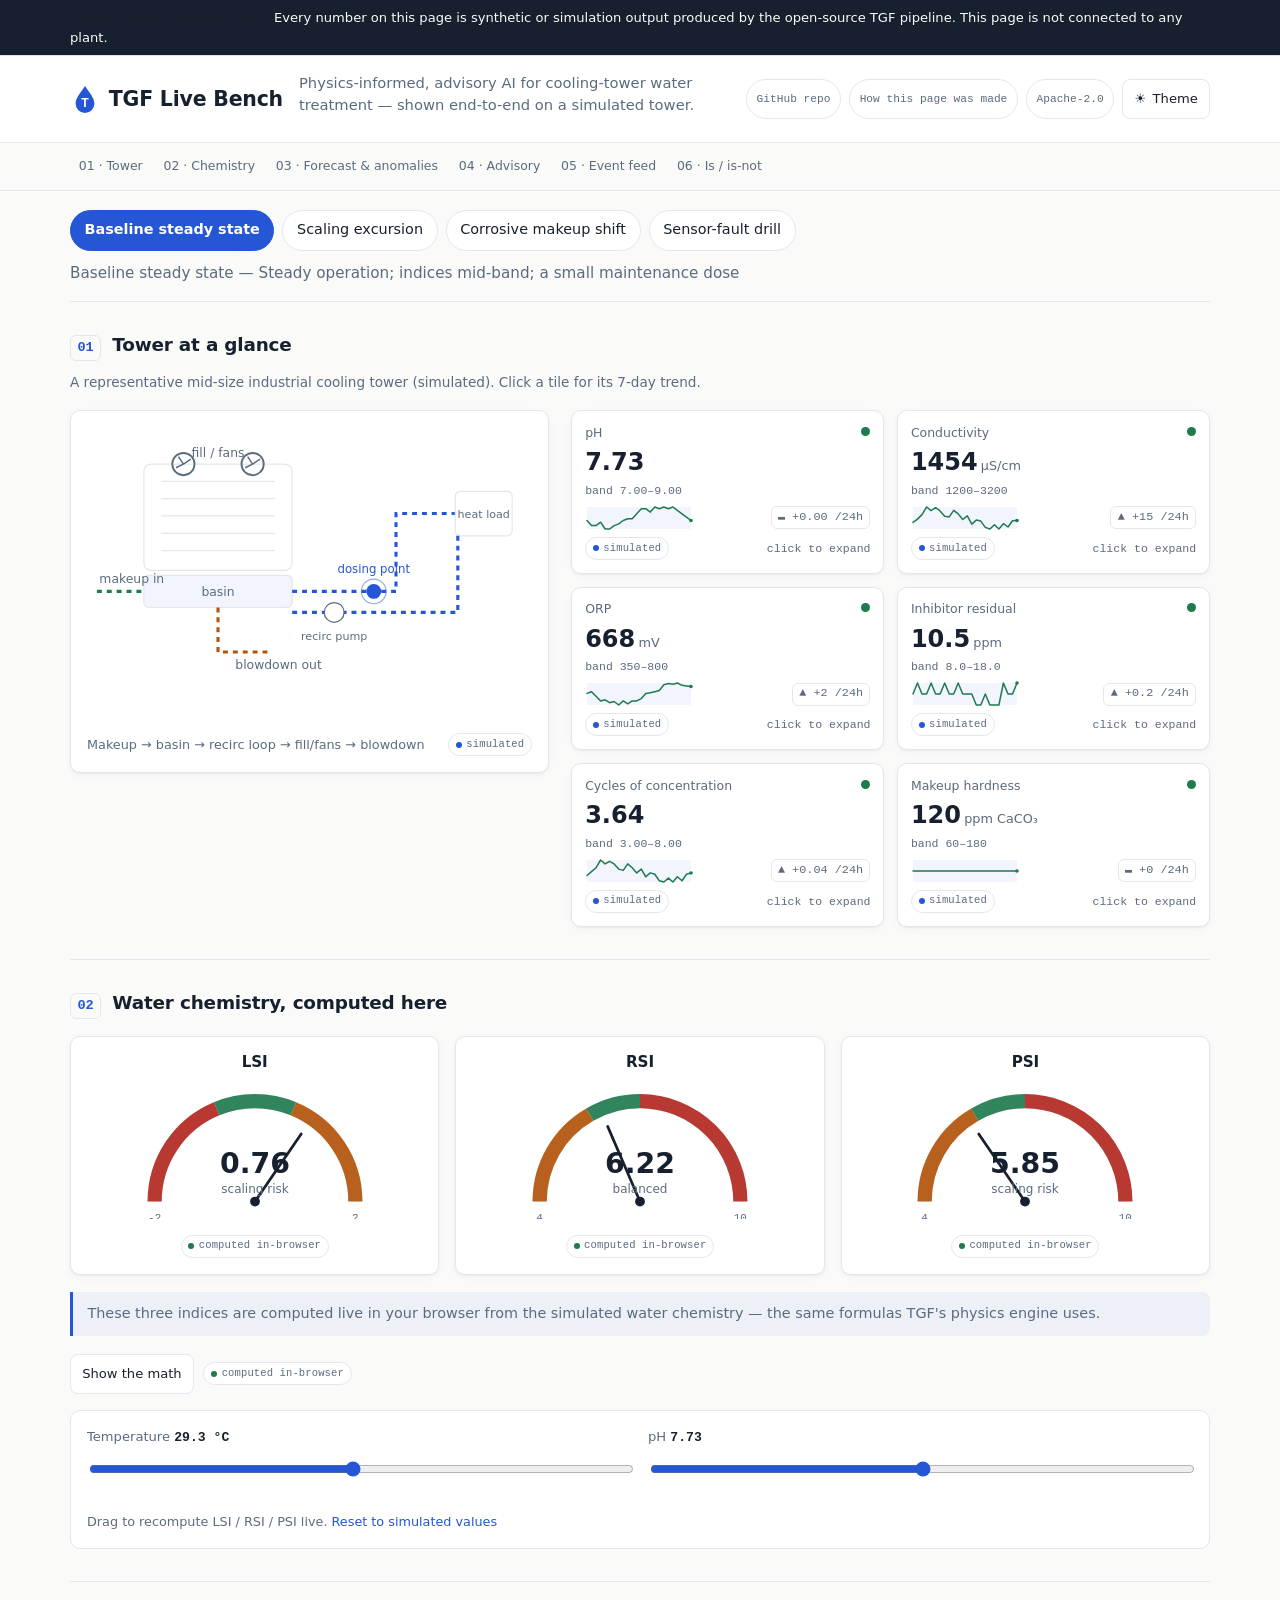
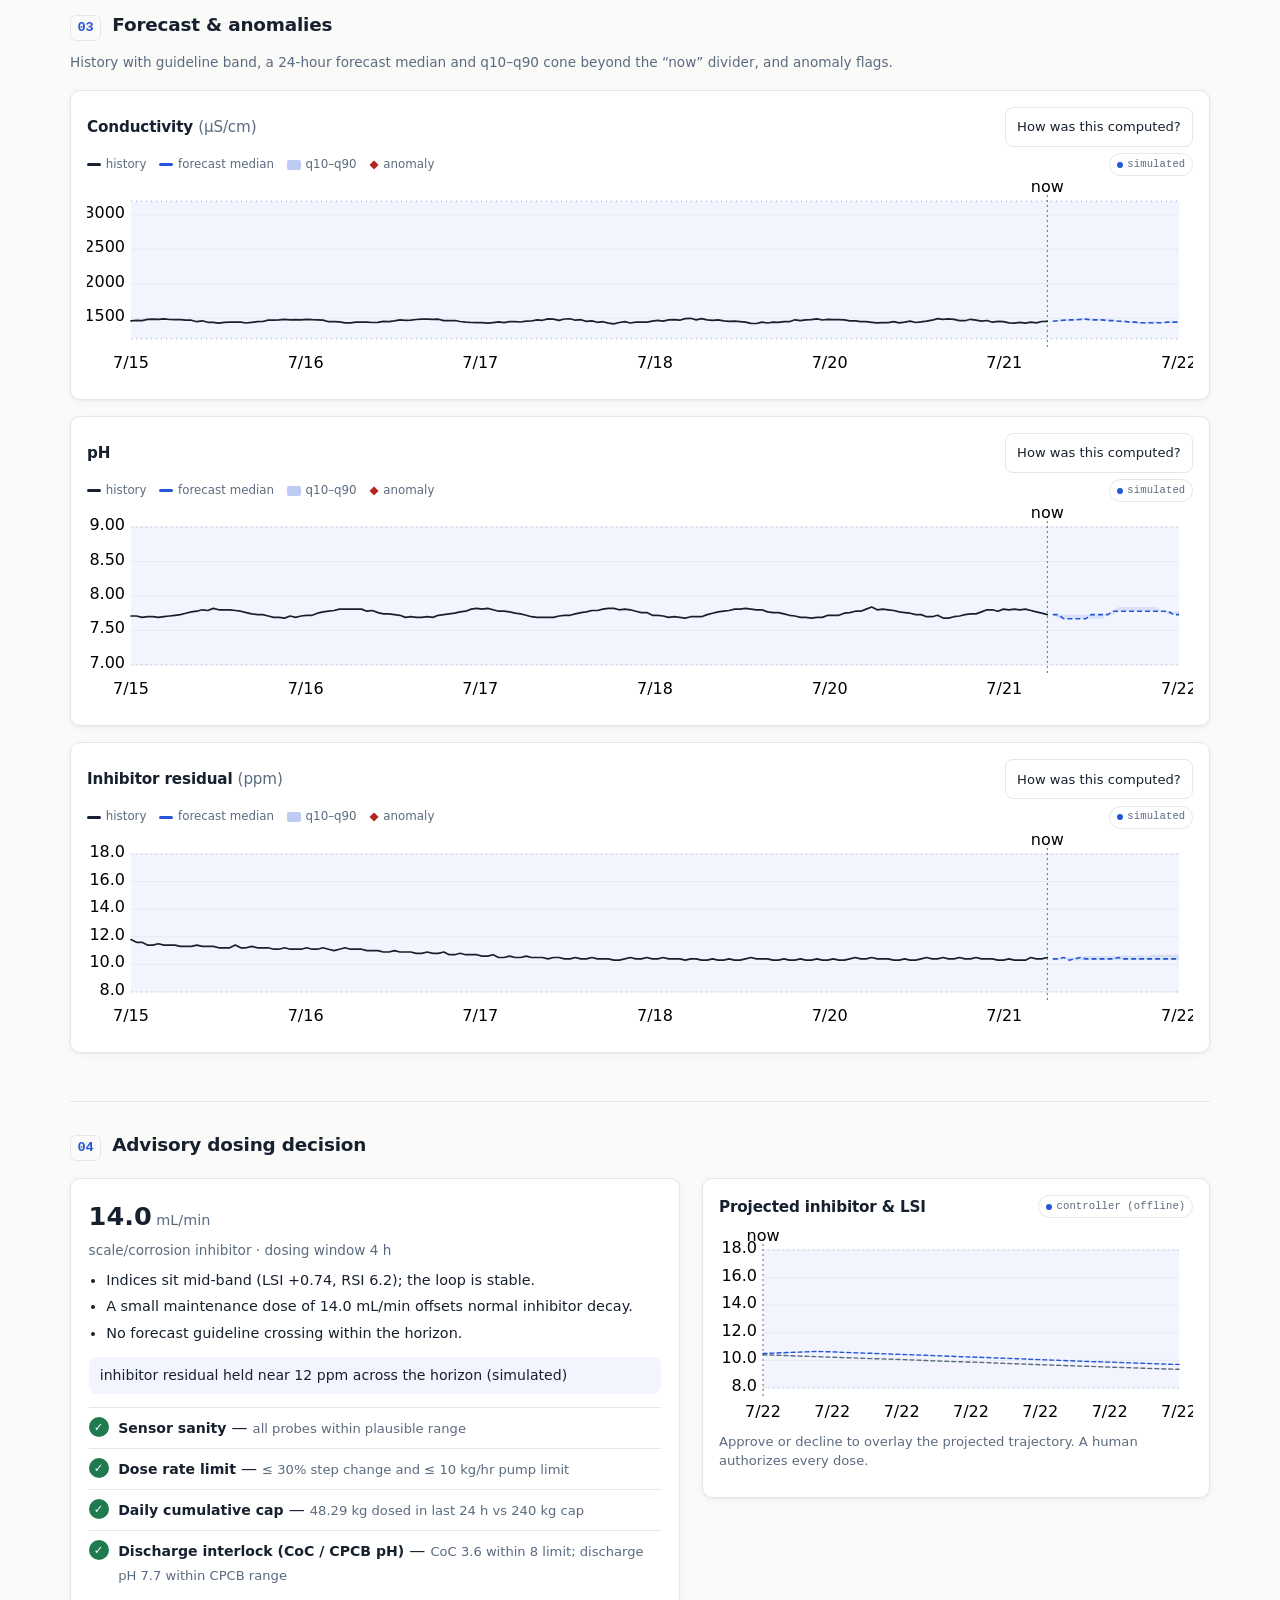
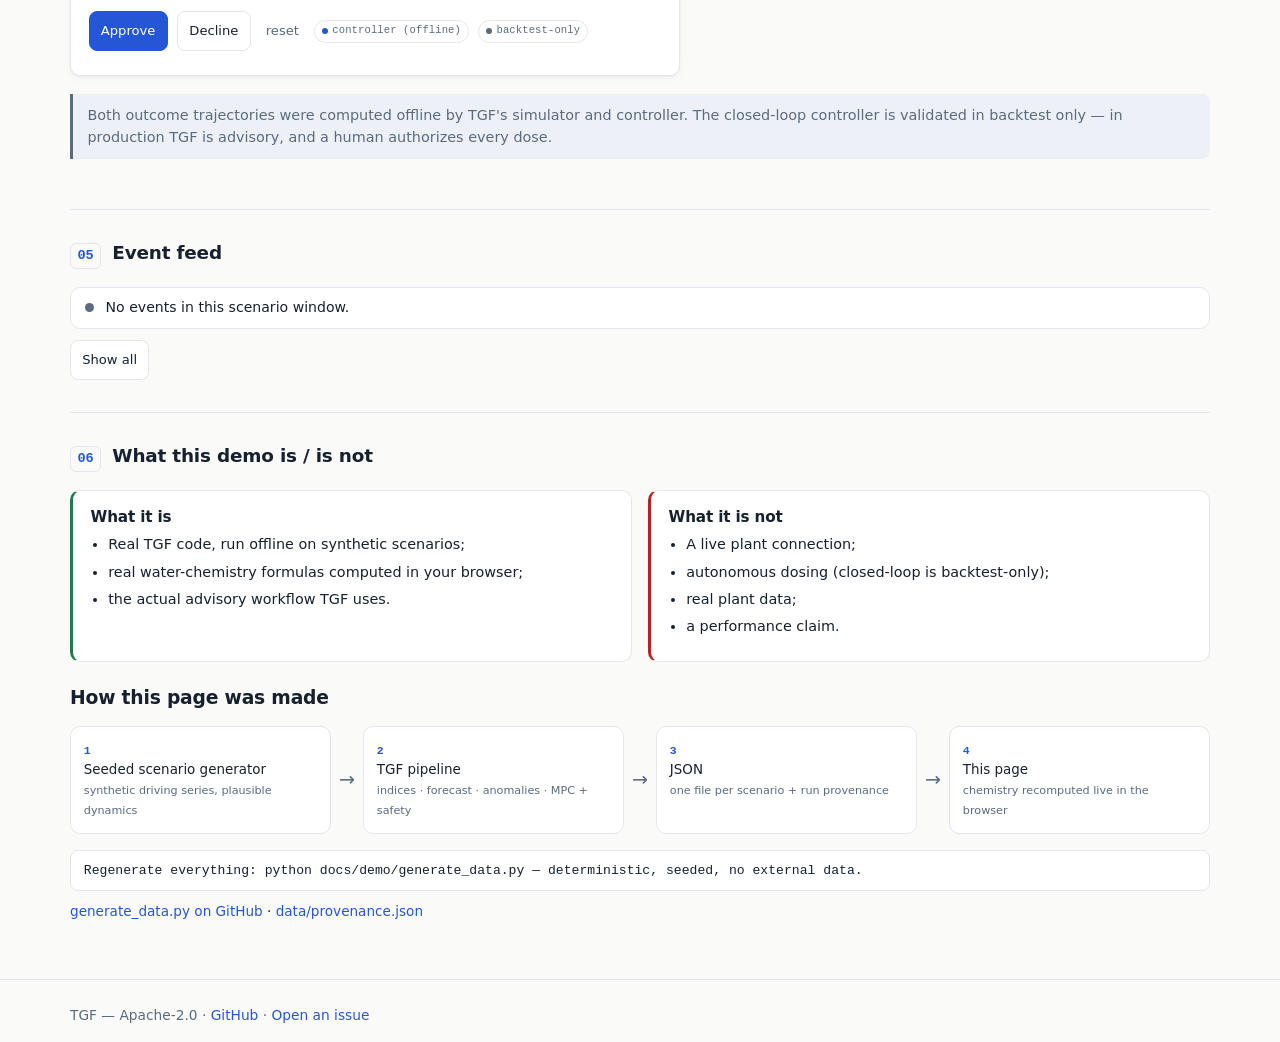
==== docs/demo/index.html @ 8fb67ad9 "feat(demo): add TGF Live Bench — static demo dashboard (docs/demo) Four simulated scenarios run offl" ====
<!doctype html>
<html lang="en">
<head>
<meta charset="utf-8">
<meta name="viewport" content="width=device-width, initial-scale=1">
<title>TGF Live Bench — advisory water-treatment AI, demo</title>
<meta name="description" content="A single-page walkthrough of the open-source TGF water-treatment pipeline on a simulated cooling tower: chemistry indices computed live in the browser, offline forecasts and anomaly flags, an advisory dosing recommendation, and a layered safety check with operator approval. Every number is synthetic.">
<meta name="theme-color" content="#FAFAF8" media="(prefers-color-scheme: light)">
<meta name="theme-color" content="#0C1118" media="(prefers-color-scheme: dark)">
<meta property="og:type" content="website">
<meta property="og:title" content="TGF Live Bench — advisory water-treatment AI, demo">
<meta property="og:description" content="Every TGF component on a simulated cooling tower — chemistry indices, forecasts, anomaly flags, MPC dosing recommendation, and safety checks. Simulated data, no install, no login.">
<meta property="og:image" content="og-card.png">
<meta name="twitter:card" content="summary_large_image">
<link rel="icon" href="data:image/svg+xml,%3Csvg xmlns='http://www.w3.org/2000/svg' viewBox='0 0 32 32'%3E%3Cpath d='M16 2C10 11 6 15 6 21a10 10 0 0 0 20 0c0-6-4-10-10-19z' fill='%232456D6'/%3E%3Ctext x='16' y='24' font-family='sans-serif' font-size='13' font-weight='700' text-anchor='middle' fill='white'%3ET%3C/text%3E%3C/svg%3E">
<link rel="stylesheet" href="demo.css">
</head>
<body>

<!-- Persistent honesty banner -->
<div class="banner" role="note">
  <div class="wrap"><b>Demo with simulated data.</b> Every number on this page is synthetic or simulation output produced by the open-source TGF pipeline. This page is not connected to any plant.</div>
</div>

<header class="site-head">
  <div class="wrap">
    <div class="wordmark">
      <svg class="mark" viewBox="0 0 32 32" aria-hidden="true"><path d="M16 2C10 11 6 15 6 21a10 10 0 0 0 20 0c0-6-4-10-10-19z" fill="var(--accent)"/><text x="16" y="24" font-family="sans-serif" font-size="13" font-weight="700" text-anchor="middle" fill="#fff">T</text></svg>
      <h1>TGF Live Bench</h1>
    </div>
    <p class="tagline">Physics-informed, advisory AI for cooling-tower water treatment — shown end-to-end on a simulated tower.</p>
    <div class="head-links">
      <a class="chip link" href="https://github.com/Madhvansh/TGF" rel="noopener">GitHub repo</a>
      <a class="chip link" href="#how">How this page was made</a>
      <span class="chip">Apache-2.0</span>
      <button class="btn" id="themeToggle" type="button" aria-pressed="false" aria-label="Toggle dark mode"><span id="themeIcon" aria-hidden="true">◐</span> Theme</button>
    </div>
  </div>
</header>

<nav class="anchornav" aria-label="Sections">
  <ol class="wrap">
    <li><a href="#s01">01 · Tower</a></li>
    <li><a href="#s02">02 · Chemistry</a></li>
    <li><a href="#s03">03 · Forecast &amp; anomalies</a></li>
    <li><a href="#s04">04 · Advisory</a></li>
    <li><a href="#s05">05 · Event feed</a></li>
    <li><a href="#s06">06 · Is / is-not</a></li>
  </ol>
</nav>

<main class="wrap" id="main">

  <!-- Scenario switcher -->
  <section class="scenarios" aria-labelledby="scenLabel">
    <h2 id="scenLabel" class="visually-hidden">Choose a scenario</h2>
    <div class="chipset" role="radiogroup" aria-label="Scenario" id="scenarioChips">
      <button class="scenario-chip" role="radio" aria-checked="true" data-scenario="baseline" type="button">Baseline steady state</button>
      <button class="scenario-chip" role="radio" aria-checked="false" data-scenario="scaling" type="button">Scaling excursion</button>
      <button class="scenario-chip" role="radio" aria-checked="false" data-scenario="makeup" type="button">Corrosive makeup shift</button>
      <button class="scenario-chip" role="radio" aria-checked="false" data-scenario="fault" type="button">Sensor-fault drill</button>
    </div>
    <p class="scenario-sub" id="scenarioSub" aria-live="polite"></p>
    <div id="fetchNotice"></div>
  </section>

  <!-- 01 Tower at a glance -->
  <section class="block" id="s01" aria-labelledby="h01">
    <div class="sec-head"><span class="sec-num">01</span><h2 id="h01">Tower at a glance</h2>
      <span class="sec-note">A representative mid-size industrial cooling tower (simulated). Click a tile for its 7-day trend.</span></div>
    <div class="grid01">
      <div class="tower-card">
        <div id="towerSvg" aria-label="Schematic of the cooling-tower loop: makeup water in, basin, recirculating loop through the tower fill and fans, dosing point, and blowdown out." role="img"></div>
        <div class="tower-cap"><span>Makeup → basin → recirc loop → fill/fans → blowdown</span><span class="prov" data-kind="simulated" data-prov="series">simulated</span></div>
      </div>
      <div class="kpis" id="kpis"></div>
    </div>
  </section>

  <!-- 02 Water chemistry -->
  <section class="block" id="s02" aria-labelledby="h02">
    <div class="sec-head"><span class="sec-num">02</span><h2 id="h02">Water chemistry, computed here</h2></div>
    <div class="gauges" id="gauges"></div>
    <p class="chem-note">These three indices are computed live in your browser from the simulated water chemistry — the same formulas TGF's physics engine uses.</p>
    <div style="display:flex;gap:.6rem;flex-wrap:wrap;align-items:center">
      <button class="btn" id="mathToggle" type="button" aria-expanded="false" aria-controls="mathPanel">Show the math</button>
      <span class="prov" data-kind="browser" data-prov="browser">computed in-browser</span>
    </div>
    <div class="math-panel" id="mathPanel" hidden></div>
    <div class="whatif" aria-label="What-if: recompute indices">
      <div>
        <label for="wiTemp">Temperature <output id="wiTempVal"></output></label>
        <input type="range" id="wiTemp" min="15" max="45" step="0.5" aria-describedby="wiHelp">
      </div>
      <div>
        <label for="wiPh">pH <output id="wiPhVal"></output></label>
        <input type="range" id="wiPh" min="6.5" max="9.0" step="0.05">
      </div>
      <p class="reset" id="wiHelp" style="margin:0;color:var(--muted);font-size:.8rem">Drag to recompute LSI / RSI / PSI live. <a href="#" id="wiReset">Reset to simulated values</a></p>
    </div>
  </section>

  <!-- 03 Forecast & anomalies -->
  <section class="block" id="s03" aria-labelledby="h03">
    <div class="sec-head"><span class="sec-num">03</span><h2 id="h03">Forecast &amp; anomalies</h2>
      <span class="sec-note">History with guideline band, a 24-hour forecast median and q10–q90 cone beyond the “now” divider, and anomaly flags.</span></div>
    <div id="forecastCharts"></div>
  </section>

  <!-- 04 Advisory dosing decision -->
  <section class="block" id="s04" aria-labelledby="h04">
    <div class="sec-head"><span class="sec-num">04</span><h2 id="h04">Advisory dosing decision</h2></div>
    <div class="advisor">
      <div class="rec-card" id="recCard"></div>
      <div class="mini-chart">
        <div class="fchart-head"><h3>Projected inhibitor &amp; LSI</h3><span class="prov" data-kind="controller" data-prov="rec">controller (offline)</span></div>
        <div id="miniChart"></div>
        <p class="overlay-note" id="overlayNote">Approve or decline to overlay the projected trajectory.</p>
      </div>
    </div>
    <p class="chem-note" style="border-color:var(--muted)">Both outcome trajectories were computed offline by TGF's simulator and controller. The closed-loop controller is validated in backtest only — in production TGF is advisory, and a human authorizes every dose.</p>
  </section>

  <!-- 05 Event feed -->
  <section class="block" id="s05" aria-labelledby="h05">
    <div class="sec-head"><span class="sec-num">05</span><h2 id="h05">Event feed</h2></div>
    <ul class="feed" id="feed"></ul>
    <button class="btn feed-more" id="feedMore" type="button" hidden>Show all</button>
  </section>

  <!-- 06 Is / is-not + how made -->
  <section class="block" id="s06" aria-labelledby="h06">
    <div class="sec-head"><span class="sec-num">06</span><h2 id="h06">What this demo is / is not</h2></div>
    <div class="isnot">
      <div class="card is">
        <h3>What it is</h3>
        <ul>
          <li>Real TGF code, run offline on synthetic scenarios;</li>
          <li>real water-chemistry formulas computed in your browser;</li>
          <li>the actual advisory workflow TGF uses.</li>
        </ul>
      </div>
      <div class="card isnot-card">
        <h3>What it is not</h3>
        <ul>
          <li>A live plant connection;</li>
          <li>autonomous dosing (closed-loop is backtest-only);</li>
          <li>real plant data;</li>
          <li>a performance claim.</li>
        </ul>
      </div>
    </div>

    <div class="howmade" id="how">
      <h3>How this page was made</h3>
      <div class="pipe">
        <div class="step"><span class="n">1</span><br>Seeded scenario generator<br><small style="color:var(--muted)">synthetic driving series, plausible dynamics</small></div>
        <span class="arrow" aria-hidden="true">→</span>
        <div class="step"><span class="n">2</span><br>TGF pipeline<br><small style="color:var(--muted)">indices · forecast · anomalies · MPC + safety</small></div>
        <span class="arrow" aria-hidden="true">→</span>
        <div class="step"><span class="n">3</span><br>JSON<br><small style="color:var(--muted)">one file per scenario + run provenance</small></div>
        <span class="arrow" aria-hidden="true">→</span>
        <div class="step"><span class="n">4</span><br>This page<br><small style="color:var(--muted)">chemistry recomputed live in the browser</small></div>
      </div>
      <p class="regen">Regenerate everything: <code>python docs/demo/generate_data.py</code> — deterministic, seeded, no external data.</p>
      <p style="font-size:.85rem"><a href="https://github.com/Madhvansh/TGF/blob/main/docs/demo/generate_data.py" rel="noopener">generate_data.py on GitHub</a> · <a href="#" id="provLink" rel="noopener">data/provenance.json</a></p>
    </div>
  </section>

</main>

<footer class="site-foot">
  <div class="wrap"><span>TGF — Apache-2.0 · <a href="https://github.com/Madhvansh/TGF" rel="noopener">GitHub</a> · <a href="https://github.com/Madhvansh/TGF/issues" rel="noopener">Open an issue</a></span></div>
</footer>

<!-- Baseline scenario inlined for instant first paint; others lazy-fetched. -->
<script type="application/json" id="scenario-baseline">{
  "meta": {
    "id": "baseline",
    "title": "Baseline steady state",
    "subtitle": "Steady operation; indices mid-band; a small maintenance dose",
    "seed": 11,
    "generated": "2026-07-21",
    "tower": "representative mid-size industrial cooling tower (simulated)",
    "provenance_page": "All series simulated; see per-series provenance."
  },
  "params": {
    "ph": {
      "label": "pH",
      "unit": "",
      "band": [
        7.0,
        9.0
      ],
      "decimals": 2
    },
    "conductivity": {
      "label": "Conductivity",
      "unit": "µS/cm",
      "band": [
        1200,
        3200
      ],
      "decimals": 0
    },
    "temperature": {
      "label": "Temperature",
      "unit": "°C",
      "band": [
        20.0,
        45.0
      ],
      "decimals": 1
    },
    "orp": {
      "label": "ORP",
      "unit": "mV",
      "band": [
        350.0,
        800.0
      ],
      "decimals": 0
    },
    "inhibitor": {
      "label": "Inhibitor residual",
      "unit": "ppm",
      "band": [
        8.0,
        18.0
      ],
      "decimals": 1
    },
    "coc": {
      "label": "Cycles of concentration",
      "unit": "",
      "band": [
        3.0,
        8.0
      ],
      "decimals": 2
    },
    "makeup_hardness": {
      "label": "Makeup hardness",
      "unit": "ppm CaCO₃",
      "band": [
        60,
        180
      ],
      "decimals": 0
    },
    "alkalinity": {
      "label": "Alkalinity",
      "unit": "ppm CaCO₃",
      "band": [
        100,
        500
      ],
      "decimals": 0
    },
    "calcium": {
      "label": "Calcium hardness",
      "unit": "ppm CaCO₃",
      "band": [
        150,
        550
      ],
      "decimals": 0
    },
    "chlorides": {
      "label": "Chlorides",
      "unit": "ppm",
      "band": [
        80,
        500
      ],
      "decimals": 0
    }
  },
  "series": {
    "t": [
      "2026-07-15T00:00:00Z",
      "2026-07-15T01:00:00Z",
      "2026-07-15T02:00:00Z",
      "2026-07-15T03:00:00Z",
      "2026-07-15T04:00:00Z",
      "2026-07-15T05:00:00Z",
      "2026-07-15T06:00:00Z",
      "2026-07-15T07:00:00Z",
      "2026-07-15T08:00:00Z",
      "2026-07-15T09:00:00Z",
      "2026-07-15T10:00:00Z",
      "2026-07-15T11:00:00Z",
      "2026-07-15T12:00:00Z",
      "2026-07-15T13:00:00Z",
      "2026-07-15T14:00:00Z",
      "2026-07-15T15:00:00Z",
      "2026-07-15T16:00:00Z",
      "2026-07-15T17:00:00Z",
      "2026-07-15T18:00:00Z",
      "2026-07-15T19:00:00Z",
      "2026-07-15T20:00:00Z",
      "2026-07-15T21:00:00Z",
      "2026-07-15T22:00:00Z",
      "2026-07-15T23:00:00Z",
      "2026-07-16T00:00:00Z",
      "2026-07-16T01:00:00Z",
      "2026-07-16T02:00:00Z",
      "2026-07-16T03:00:00Z",
      "2026-07-16T04:00:00Z",
      "2026-07-16T05:00:00Z",
      "2026-07-16T06:00:00Z",
      "2026-07-16T07:00:00Z",
      "2026-07-16T08:00:00Z",
      "2026-07-16T09:00:00Z",
      "2026-07-16T10:00:00Z",
      "2026-07-16T11:00:00Z",
      "2026-07-16T12:00:00Z",
      "2026-07-16T13:00:00Z",
      "2026-07-16T14:00:00Z",
      "2026-07-16T15:00:00Z",
      "2026-07-16T16:00:00Z",
      "2026-07-16T17:00:00Z",
      "2026-07-16T18:00:00Z",
      "2026-07-16T19:00:00Z",
      "2026-07-16T20:00:00Z",
      "2026-07-16T21:00:00Z",
      "2026-07-16T22:00:00Z",
      "2026-07-16T23:00:00Z",
      "2026-07-17T00:00:00Z",
      "2026-07-17T01:00:00Z",
      "2026-07-17T02:00:00Z",
      "2026-07-17T03:00:00Z",
      "2026-07-17T04:00:00Z",
      "2026-07-17T05:00:00Z",
      "2026-07-17T06:00:00Z",
      "2026-07-17T07:00:00Z",
      "2026-07-17T08:00:00Z",
      "2026-07-17T09:00:00Z",
      "2026-07-17T10:00:00Z",
      "2026-07-17T11:00:00Z",
      "2026-07-17T12:00:00Z",
      "2026-07-17T13:00:00Z",
      "2026-07-17T14:00:00Z",
      "2026-07-17T15:00:00Z",
      "2026-07-17T16:00:00Z",
      "2026-07-17T17:00:00Z",
      "2026-07-17T18:00:00Z",
      "2026-07-17T19:00:00Z",
      "2026-07-17T20:00:00Z",
      "2026-07-17T21:00:00Z",
      "2026-07-17T22:00:00Z",
      "2026-07-17T23:00:00Z",
      "2026-07-18T00:00:00Z",
      "2026-07-18T01:00:00Z",
      "2026-07-18T02:00:00Z",
      "2026-07-18T03:00:00Z",
      "2026-07-18T04:00:00Z",
      "2026-07-18T05:00:00Z",
      "2026-07-18T06:00:00Z",
      "2026-07-18T07:00:00Z",
      "2026-07-18T08:00:00Z",
      "2026-07-18T09:00:00Z",
      "2026-07-18T10:00:00Z",
      "2026-07-18T11:00:00Z",
      "2026-07-18T12:00:00Z",
      "2026-07-18T13:00:00Z",
      "2026-07-18T14:00:00Z",
      "2026-07-18T15:00:00Z",
      "2026-07-18T16:00:00Z",
      "2026-07-18T17:00:00Z",
      "2026-07-18T18:00:00Z",
      "2026-07-18T19:00:00Z",
      "2026-07-18T20:00:00Z",
      "2026-07-18T21:00:00Z",
      "2026-07-18T22:00:00Z",
      "2026-07-18T23:00:00Z",
      "2026-07-19T00:00:00Z",
      "2026-07-19T01:00:00Z",
      "2026-07-19T02:00:00Z",
      "2026-07-19T03:00:00Z",
      "2026-07-19T04:00:00Z",
      "2026-07-19T05:00:00Z",
      "2026-07-19T06:00:00Z",
      "2026-07-19T07:00:00Z",
      "2026-07-19T08:00:00Z",
      "2026-07-19T09:00:00Z",
      "2026-07-19T10:00:00Z",
      "2026-07-19T11:00:00Z",
      "2026-07-19T12:00:00Z",
      "2026-07-19T13:00:00Z",
      "2026-07-19T14:00:00Z",
      "2026-07-19T15:00:00Z",
      "2026-07-19T16:00:00Z",
      "2026-07-19T17:00:00Z",
      "2026-07-19T18:00:00Z",
      "2026-07-19T19:00:00Z",
      "2026-07-19T20:00:00Z",
      "2026-07-19T21:00:00Z",
      "2026-07-19T22:00:00Z",
      "2026-07-19T23:00:00Z",
      "2026-07-20T00:00:00Z",
      "2026-07-20T01:00:00Z",
      "2026-07-20T02:00:00Z",
      "2026-07-20T03:00:00Z",
      "2026-07-20T04:00:00Z",
      "2026-07-20T05:00:00Z",
      "2026-07-20T06:00:00Z",
      "2026-07-20T07:00:00Z",
      "2026-07-20T08:00:00Z",
      "2026-07-20T09:00:00Z",
      "2026-07-20T10:00:00Z",
      "2026-07-20T11:00:00Z",
      "2026-07-20T12:00:00Z",
      "2026-07-20T13:00:00Z",
      "2026-07-20T14:00:00Z",
      "2026-07-20T15:00:00Z",
      "2026-07-20T16:00:00Z",
      "2026-07-20T17:00:00Z",
      "2026-07-20T18:00:00Z",
      "2026-07-20T19:00:00Z",
      "2026-07-20T20:00:00Z",
      "2026-07-20T21:00:00Z",
      "2026-07-20T22:00:00Z",
      "2026-07-20T23:00:00Z",
      "2026-07-21T00:00:00Z",
      "2026-07-21T01:00:00Z",
      "2026-07-21T02:00:00Z",
      "2026-07-21T03:00:00Z",
      "2026-07-21T04:00:00Z",
      "2026-07-21T05:00:00Z",
      "2026-07-21T06:00:00Z",
      "2026-07-21T07:00:00Z",
      "2026-07-21T08:00:00Z",
      "2026-07-21T09:00:00Z",
      "2026-07-21T10:00:00Z",
      "2026-07-21T11:00:00Z",
      "2026-07-21T12:00:00Z",
      "2026-07-21T13:00:00Z",
      "2026-07-21T14:00:00Z",
      "2026-07-21T15:00:00Z",
      "2026-07-21T16:00:00Z",
      "2026-07-21T17:00:00Z",
      "2026-07-21T18:00:00Z",
      "2026-07-21T19:00:00Z",
      "2026-07-21T20:00:00Z",
      "2026-07-21T21:00:00Z",
      "2026-07-21T22:00:00Z",
      "2026-07-21T23:00:00Z"
    ],
    "ph": [
      7.71,
      7.71,
      7.69,
      7.7,
      7.7,
      7.69,
      7.7,
      7.71,
      7.72,
      7.73,
      7.75,
      7.77,
      7.78,
      7.8,
      7.79,
      7.82,
      7.8,
      7.8,
      7.8,
      7.79,
      7.78,
      7.76,
      7.74,
      7.73,
      7.73,
      7.71,
      7.69,
      7.69,
      7.68,
      7.71,
      7.69,
      7.71,
      7.72,
      7.72,
      7.75,
      7.77,
      7.78,
      7.79,
      7.81,
      7.81,
      7.81,
      7.81,
      7.81,
      7.78,
      7.79,
      7.76,
      7.74,
      7.74,
      7.73,
      7.72,
      7.69,
      7.7,
      7.69,
      7.69,
      7.7,
      7.69,
      7.72,
      7.73,
      7.74,
      7.75,
      7.77,
      7.78,
      7.81,
      7.82,
      7.81,
      7.82,
      7.8,
      7.78,
      7.78,
      7.77,
      7.75,
      7.74,
      7.72,
      7.7,
      7.69,
      7.69,
      7.69,
      7.69,
      7.71,
      7.72,
      7.72,
      7.74,
      7.76,
      7.77,
      7.79,
      7.79,
      7.81,
      7.82,
      7.82,
      7.8,
      7.81,
      7.8,
      7.78,
      7.76,
      7.76,
      7.72,
      7.72,
      7.71,
      7.69,
      7.7,
      7.69,
      7.68,
      7.7,
      7.7,
      7.7,
      7.73,
      7.75,
      7.77,
      7.78,
      7.79,
      7.81,
      7.81,
      7.82,
      7.81,
      7.8,
      7.8,
      7.77,
      7.76,
      7.76,
      7.74,
      7.72,
      7.71,
      7.69,
      7.69,
      7.68,
      7.69,
      7.69,
      7.72,
      7.72,
      7.72,
      7.75,
      7.76,
      7.78,
      7.78,
      7.81,
      7.84,
      7.8,
      7.81,
      7.8,
      7.79,
      7.77,
      7.76,
      7.75,
      7.73,
      7.73,
      7.7,
      7.7,
      7.72,
      7.68,
      7.68,
      7.7,
      7.71,
      7.73,
      7.74,
      7.74,
      7.77,
      7.8,
      7.8,
      7.78,
      7.81,
      7.8,
      7.81,
      7.8,
      7.81,
      7.79,
      7.77,
      7.75,
      7.73
    ],
    "conductivity": [
      1462.0,
      1469.0,
      1467.0,
      1483.0,
      1487.0,
      1485.0,
      1492.0,
      1482.0,
      1481.0,
      1481.0,
      1472.0,
      1472.0,
      1451.0,
      1464.0,
      1442.0,
      1441.0,
      1429.0,
      1440.0,
      1444.0,
      1443.0,
      1444.0,
      1431.0,
      1442.0,
      1450.0,
      1453.0,
      1474.0,
      1474.0,
      1478.0,
      1485.0,
      1477.0,
      1479.0,
      1478.0,
      1485.0,
      1480.0,
      1477.0,
      1474.0,
      1450.0,
      1450.0,
      1449.0,
      1433.0,
      1435.0,
      1443.0,
      1443.0,
      1443.0,
      1439.0,
      1441.0,
      1455.0,
      1451.0,
      1462.0,
      1476.0,
      1470.0,
      1473.0,
      1482.0,
      1488.0,
      1488.0,
      1485.0,
      1486.0,
      1466.0,
      1466.0,
      1468.0,
      1453.0,
      1444.0,
      1439.0,
      1436.0,
      1437.0,
      1429.0,
      1437.0,
      1448.0,
      1437.0,
      1451.0,
      1450.0,
      1446.0,
      1458.0,
      1460.0,
      1478.0,
      1470.0,
      1491.0,
      1488.0,
      1471.0,
      1490.0,
      1493.0,
      1472.0,
      1479.0,
      1454.0,
      1462.0,
      1442.0,
      1451.0,
      1430.0,
      1420.0,
      1439.0,
      1451.0,
      1432.0,
      1444.0,
      1443.0,
      1445.0,
      1458.0,
      1471.0,
      1458.0,
      1476.0,
      1480.0,
      1472.0,
      1495.0,
      1499.0,
      1477.0,
      1494.0,
      1478.0,
      1471.0,
      1477.0,
      1462.0,
      1456.0,
      1458.0,
      1451.0,
      1445.0,
      1426.0,
      1424.0,
      1444.0,
      1432.0,
      1443.0,
      1440.0,
      1452.0,
      1451.0,
      1478.0,
      1465.0,
      1477.0,
      1480.0,
      1493.0,
      1475.0,
      1484.0,
      1480.0,
      1481.0,
      1476.0,
      1463.0,
      1462.0,
      1451.0,
      1451.0,
      1442.0,
      1434.0,
      1436.0,
      1438.0,
      1452.0,
      1435.0,
      1444.0,
      1458.0,
      1439.0,
      1448.0,
      1458.0,
      1472.0,
      1495.0,
      1484.0,
      1493.0,
      1483.0,
      1467.0,
      1465.0,
      1485.0,
      1474.0,
      1457.0,
      1468.0,
      1443.0,
      1455.0,
      1452.0,
      1433.0,
      1428.0,
      1441.0,
      1428.0,
      1444.0,
      1434.0,
      1453.0,
      1454.0
    ],
    "temperature": [
      28.9,
      28.8,
      28.7,
      28.5,
      28.8,
      29.3,
      30.1,
      30.7,
      31.6,
      31.9,
      33.3,
      33.6,
      34.2,
      34.4,
      34.4,
      34.5,
      34.2,
      33.6,
      33.0,
      32.4,
      31.3,
      30.5,
      30.1,
      29.3,
      28.6,
      28.5,
      28.4,
      28.4,
      28.6,
      29.4,
      30.2,
      30.7,
      31.4,
      32.3,
      33.1,
      33.6,
      34.2,
      34.6,
      34.5,
      34.3,
      34.2,
      33.7,
      33.2,
      32.0,
      31.4,
      30.6,
      29.7,
      29.4,
      29.0,
      28.5,
      28.7,
      28.8,
      29.0,
      29.5,
      30.2,
      30.5,
      31.6,
      32.4,
      32.7,
      33.7,
      34.1,
      34.5,
      34.4,
      34.4,
      34.2,
      33.5,
      33.1,
      32.3,
      31.6,
      30.6,
      30.2,
      29.5,
      28.9,
      28.7,
      28.7,
      28.9,
      28.6,
      29.5,
      30.1,
      30.7,
      31.3,
      32.5,
      32.8,
      33.7,
      34.3,
      34.1,
      34.4,
      34.2,
      34.1,
      33.9,
      33.4,
      32.0,
      31.4,
      30.9,
      30.3,
      29.5,
      28.8,
      28.7,
      28.5,
      28.6,
      28.8,
      29.4,
      30.1,
      30.7,
      31.5,
      32.0,
      32.9,
      33.8,
      34.1,
      34.1,
      34.7,
      34.5,
      34.5,
      33.6,
      32.9,
      32.0,
      31.7,
      31.2,
      29.9,
      29.3,
      29.0,
      28.5,
      28.5,
      28.5,
      28.9,
      29.6,
      30.0,
      30.9,
      31.4,
      32.3,
      32.6,
      33.4,
      34.2,
      34.3,
      34.6,
      34.5,
      34.3,
      33.8,
      33.2,
      32.3,
      31.4,
      30.6,
      29.9,
      29.2,
      28.8,
      28.6,
      28.5,
      28.5,
      28.6,
      29.4,
      30.0,
      30.9,
      31.6,
      32.2,
      32.9,
      34.0,
      34.2,
      34.7,
      34.9,
      34.3,
      34.2,
      33.7,
      33.1,
      32.4,
      31.5,
      30.8,
      29.7,
      29.3
    ],
    "orp": [
      669.0,
      667.0,
      661.0,
      654.0,
      655.0,
      648.0,
      645.0,
      641.0,
      640.0,
      640.0,
      635.0,
      648.0,
      650.0,
      651.0,
      658.0,
      660.0,
      663.0,
      657.0,
      666.0,
      670.0,
      673.0,
      673.0,
      670.0,
      660.0,
      653.0,
      658.0,
      652.0,
      651.0,
      643.0,
      641.0,
      633.0,
      638.0,
      634.0,
      637.0,
      639.0,
      639.0,
      644.0,
      646.0,
      652.0,
      655.0,
      656.0,
      659.0,
      668.0,
      664.0,
      668.0,
      666.0,
      661.0,
      659.0,
      658.0,
      655.0,
      652.0,
      643.0,
      641.0,
      640.0,
      643.0,
      630.0,
      638.0,
      635.0,
      640.0,
      640.0,
      646.0,
      653.0,
      654.0,
      658.0,
      662.0,
      662.0,
      668.0,
      668.0,
      667.0,
      669.0,
      667.0,
      668.0,
      663.0,
      658.0,
      661.0,
      656.0,
      653.0,
      649.0,
      644.0,
      642.0,
      643.0,
      647.0,
      647.0,
      645.0,
      652.0,
      651.0,
      660.0,
      659.0,
      662.0,
      669.0,
      671.0,
      667.0,
      674.0,
      678.0,
      665.0,
      672.0,
      661.0,
      658.0,
      654.0,
      646.0,
      651.0,
      645.0,
      639.0,
      638.0,
      634.0,
      637.0,
      642.0,
      637.0,
      643.0,
      649.0,
      655.0,
      659.0,
      657.0,
      660.0,
      665.0,
      664.0,
      665.0,
      668.0,
      669.0,
      662.0,
      657.0,
      656.0,
      644.0,
      646.0,
      639.0,
      647.0,
      639.0,
      636.0,
      634.0,
      628.0,
      639.0,
      644.0,
      641.0,
      649.0,
      653.0,
      650.0,
      661.0,
      666.0,
      665.0,
      665.0,
      669.0,
      661.0,
      665.0,
      666.0,
      656.0,
      659.0,
      651.0,
      643.0,
      645.0,
      640.0,
      642.0,
      636.0,
      643.0,
      638.0,
      643.0,
      643.0,
      647.0,
      656.0,
      657.0,
      659.0,
      661.0,
      671.0,
      673.0,
      672.0,
      674.0,
      670.0,
      669.0,
      668.0
    ],
    "inhibitor": [
      11.8,
      11.6,
      11.6,
      11.4,
      11.4,
      11.5,
      11.4,
      11.4,
      11.4,
      11.3,
      11.3,
      11.3,
      11.4,
      11.3,
      11.3,
      11.3,
      11.2,
      11.2,
      11.2,
      11.4,
      11.2,
      11.2,
      11.3,
      11.2,
      11.2,
      11.2,
      11.1,
      11.1,
      11.2,
      11.1,
      11.1,
      11.1,
      11.2,
      11.1,
      11.1,
      11.2,
      11.1,
      11.0,
      11.1,
      11.2,
      11.1,
      11.1,
      11.1,
      11.0,
      11.0,
      11.0,
      10.9,
      10.9,
      11.0,
      10.9,
      10.9,
      10.9,
      10.8,
      10.8,
      10.9,
      10.8,
      10.8,
      10.9,
      10.7,
      10.7,
      10.8,
      10.7,
      10.7,
      10.7,
      10.6,
      10.6,
      10.7,
      10.5,
      10.5,
      10.6,
      10.5,
      10.5,
      10.6,
      10.5,
      10.5,
      10.5,
      10.4,
      10.5,
      10.5,
      10.4,
      10.4,
      10.5,
      10.4,
      10.4,
      10.5,
      10.4,
      10.4,
      10.4,
      10.3,
      10.3,
      10.4,
      10.5,
      10.4,
      10.4,
      10.5,
      10.4,
      10.4,
      10.5,
      10.4,
      10.4,
      10.4,
      10.3,
      10.4,
      10.4,
      10.3,
      10.3,
      10.4,
      10.3,
      10.3,
      10.4,
      10.3,
      10.3,
      10.4,
      10.5,
      10.4,
      10.4,
      10.4,
      10.3,
      10.3,
      10.4,
      10.3,
      10.3,
      10.4,
      10.3,
      10.3,
      10.4,
      10.3,
      10.3,
      10.4,
      10.3,
      10.3,
      10.4,
      10.5,
      10.4,
      10.4,
      10.5,
      10.4,
      10.4,
      10.4,
      10.3,
      10.3,
      10.4,
      10.3,
      10.3,
      10.4,
      10.5,
      10.4,
      10.4,
      10.5,
      10.4,
      10.4,
      10.5,
      10.4,
      10.4,
      10.5,
      10.4,
      10.4,
      10.4,
      10.3,
      10.3,
      10.4,
      10.3,
      10.3,
      10.3,
      10.5,
      10.4,
      10.4,
      10.5
    ],
    "coc": [
      3.66,
      3.67,
      3.67,
      3.71,
      3.72,
      3.71,
      3.73,
      3.71,
      3.7,
      3.7,
      3.68,
      3.68,
      3.63,
      3.66,
      3.61,
      3.6,
      3.57,
      3.6,
      3.61,
      3.61,
      3.61,
      3.58,
      3.61,
      3.63,
      3.63,
      3.69,
      3.68,
      3.69,
      3.71,
      3.69,
      3.7,
      3.69,
      3.71,
      3.7,
      3.69,
      3.69,
      3.63,
      3.62,
      3.62,
      3.58,
      3.59,
      3.61,
      3.61,
      3.61,
      3.6,
      3.6,
      3.64,
      3.63,
      3.66,
      3.69,
      3.67,
      3.68,
      3.7,
      3.72,
      3.72,
      3.71,
      3.71,
      3.67,
      3.67,
      3.67,
      3.63,
      3.61,
      3.6,
      3.59,
      3.59,
      3.57,
      3.59,
      3.62,
      3.59,
      3.63,
      3.62,
      3.61,
      3.65,
      3.65,
      3.69,
      3.67,
      3.73,
      3.72,
      3.68,
      3.72,
      3.73,
      3.68,
      3.7,
      3.63,
      3.65,
      3.6,
      3.63,
      3.57,
      3.55,
      3.6,
      3.63,
      3.58,
      3.61,
      3.61,
      3.61,
      3.64,
      3.68,
      3.64,
      3.69,
      3.7,
      3.68,
      3.74,
      3.75,
      3.69,
      3.73,
      3.7,
      3.68,
      3.69,
      3.65,
      3.64,
      3.65,
      3.63,
      3.61,
      3.57,
      3.56,
      3.61,
      3.58,
      3.61,
      3.6,
      3.63,
      3.63,
      3.69,
      3.66,
      3.69,
      3.7,
      3.73,
      3.69,
      3.71,
      3.7,
      3.7,
      3.69,
      3.66,
      3.65,
      3.63,
      3.63,
      3.6,
      3.58,
      3.59,
      3.59,
      3.63,
      3.59,
      3.61,
      3.64,
      3.6,
      3.62,
      3.65,
      3.68,
      3.74,
      3.71,
      3.73,
      3.71,
      3.67,
      3.66,
      3.71,
      3.68,
      3.64,
      3.67,
      3.61,
      3.64,
      3.63,
      3.58,
      3.57,
      3.6,
      3.57,
      3.61,
      3.58,
      3.63,
      3.64
    ],
    "makeup_hardness": [
      120.0,
      120.0,
      120.0,
      120.0,
      120.0,
      120.0,
      120.0,
      120.0,
      120.0,
      120.0,
      120.0,
      120.0,
      120.0,
      120.0,
      120.0,
      120.0,
      120.0,
      120.0,
      120.0,
      120.0,
      120.0,
      120.0,
      120.0,
      120.0,
      120.0,
      120.0,
      120.0,
      120.0,
      120.0,
      120.0,
      120.0,
      120.0,
      120.0,
      120.0,
      120.0,
      120.0,
      120.0,
      120.0,
      120.0,
      120.0,
      120.0,
      120.0,
      120.0,
      120.0,
      120.0,
      120.0,
      120.0,
      120.0,
      120.0,
      120.0,
      120.0,
      120.0,
      120.0,
      120.0,
      120.0,
      120.0,
      120.0,
      120.0,
      120.0,
      120.0,
      120.0,
      120.0,
      120.0,
      120.0,
      120.0,
      120.0,
      120.0,
      120.0,
      120.0,
      120.0,
      120.0,
      120.0,
      120.0,
      120.0,
      120.0,
      120.0,
      120.0,
      120.0,
      120.0,
      120.0,
      120.0,
      120.0,
      120.0,
      120.0,
      120.0,
      120.0,
      120.0,
      120.0,
      120.0,
      120.0,
      120.0,
      120.0,
      120.0,
      120.0,
      120.0,
      120.0,
      120.0,
      120.0,
      120.0,
      120.0,
      120.0,
      120.0,
      120.0,
      120.0,
      120.0,
      120.0,
      120.0,
      120.0,
      120.0,
      120.0,
      120.0,
      120.0,
      120.0,
      120.0,
      120.0,
      120.0,
      120.0,
      120.0,
      120.0,
      120.0,
      120.0,
      120.0,
      120.0,
      120.0,
      120.0,
      120.0,
      120.0,
      120.0,
      120.0,
      120.0,
      120.0,
      120.0,
      120.0,
      120.0,
      120.0,
      120.0,
      120.0,
      120.0,
      120.0,
      120.0,
      120.0,
      120.0,
      120.0,
      120.0,
      120.0,
      120.0,
      120.0,
      120.0,
      120.0,
      120.0,
      120.0,
      120.0,
      120.0,
      120.0,
      120.0,
      120.0,
      120.0,
      120.0,
      120.0,
      120.0,
      120.0,
      120.0,
      120.0,
      120.0,
      120.0,
      120.0,
      120.0,
      120.0
    ],
    "alkalinity": [
      284.0,
      281.0,
      281.0,
      286.0,
      288.0,
      285.0,
      286.0,
      284.0,
      281.0,
      285.0,
      281.0,
      278.0,
      277.0,
      276.0,
      274.0,
      276.0,
      271.0,
      278.0,
      273.0,
      277.0,
      277.0,
      277.0,
      278.0,
      278.0,
      278.0,
      282.0,
      284.0,
      281.0,
      285.0,
      282.0,
      283.0,
      282.0,
      288.0,
      282.0,
      283.0,
      282.0,
      279.0,
      278.0,
      278.0,
      276.0,
      271.0,
      276.0,
      273.0,
      277.0,
      273.0,
      274.0,
      278.0,
      280.0,
      281.0,
      283.0,
      284.0,
      280.0,
      279.0,
      284.0,
      284.0,
      287.0,
      288.0,
      278.0,
      285.0,
      284.0,
      280.0,
      277.0,
      280.0,
      275.0,
      274.0,
      274.0,
      272.0,
      278.0,
      275.0,
      278.0,
      278.0,
      274.0,
      282.0,
      277.0,
      284.0,
      278.0,
      286.0,
      283.0,
      281.0,
      284.0,
      281.0,
      279.0,
      283.0,
      279.0,
      277.0,
      272.0,
      276.0,
      273.0,
      270.0,
      274.0,
      279.0,
      276.0,
      278.0,
      274.0,
      277.0,
      278.0,
      279.0,
      281.0,
      283.0,
      282.0,
      284.0,
      288.0,
      288.0,
      285.0,
      287.0,
      280.0,
      281.0,
      285.0,
      278.0,
      279.0,
      280.0,
      280.0,
      279.0,
      275.0,
      272.0,
      278.0,
      275.0,
      276.0,
      278.0,
      279.0,
      276.0,
      285.0,
      280.0,
      284.0,
      280.0,
      285.0,
      280.0,
      282.0,
      279.0,
      288.0,
      282.0,
      280.0,
      282.0,
      277.0,
      279.0,
      273.0,
      275.0,
      274.0,
      276.0,
      278.0,
      272.0,
      273.0,
      277.0,
      277.0,
      278.0,
      280.0,
      277.0,
      281.0,
      283.0,
      285.0,
      283.0,
      281.0,
      280.0,
      282.0,
      280.0,
      279.0,
      281.0,
      276.0,
      283.0,
      277.0,
      274.0,
      271.0,
      275.0,
      274.0,
      277.0,
      274.0,
      279.0,
      278.0
    ],
    "calcium": [
      292.0,
      292.0,
      294.0,
      293.0,
      297.0,
      296.0,
      300.0,
      294.0,
      300.0,
      296.0,
      292.0,
      297.0,
      294.0,
      292.0,
      287.0,
      288.0,
      284.0,
      287.0,
      292.0,
      289.0,
      289.0,
      287.0,
      288.0,
      292.0,
      292.0,
      294.0,
      295.0,
      300.0,
      298.0,
      295.0,
      300.0,
      296.0,
      295.0,
      297.0,
      294.0,
      294.0,
      291.0,
      290.0,
      288.0,
      285.0,
      286.0,
      291.0,
      287.0,
      288.0,
      292.0,
      287.0,
      294.0,
      293.0,
      292.0,
      292.0,
      295.0,
      296.0,
      298.0,
      298.0,
      300.0,
      300.0,
      295.0,
      296.0,
      294.0,
      292.0,
      290.0,
      293.0,
      290.0,
      284.0,
      288.0,
      285.0,
      287.0,
      289.0,
      285.0,
      292.0,
      288.0,
      288.0,
      290.0,
      290.0,
      297.0,
      295.0,
      297.0,
      296.0,
      293.0,
      300.0,
      299.0,
      295.0,
      295.0,
      290.0,
      293.0,
      285.0,
      293.0,
      284.0,
      283.0,
      290.0,
      291.0,
      286.0,
      288.0,
      285.0,
      289.0,
      294.0,
      293.0,
      294.0,
      293.0,
      295.0,
      295.0,
      299.0,
      301.0,
      294.0,
      297.0,
      292.0,
      292.0,
      293.0,
      289.0,
      292.0,
      290.0,
      286.0,
      294.0,
      284.0,
      282.0,
      291.0,
      289.0,
      286.0,
      285.0,
      288.0,
      292.0,
      295.0,
      291.0,
      295.0,
      298.0,
      296.0,
      294.0,
      294.0,
      300.0,
      300.0,
      297.0,
      292.0,
      294.0,
      286.0,
      291.0,
      286.0,
      284.0,
      286.0,
      287.0,
      291.0,
      288.0,
      289.0,
      290.0,
      289.0,
      289.0,
      294.0,
      293.0,
      293.0,
      296.0,
      303.0,
      298.0,
      293.0,
      295.0,
      298.0,
      296.0,
      290.0,
      294.0,
      289.0,
      290.0,
      288.0,
      287.0,
      288.0,
      289.0,
      287.0,
      290.0,
      292.0,
      291.0,
      293.0
    ],
    "chlorides": [
      159.0,
      155.0,
      172.0,
      169.0,
      167.0,
      162.0,
      164.0,
      171.0,
      158.0,
      166.0,
      168.0,
      166.0,
      166.0,
      164.0,
      169.0,
      159.0,
      157.0,
      163.0,
      167.0,
      162.0,
      166.0,
      159.0,
      159.0,
      167.0,
      168.0,
      170.0,
      164.0,
      163.0,
      164.0,
      166.0,
      168.0,
      168.0,
      163.0,
      167.0,
      166.0,
      166.0,
      163.0,
      162.0,
      165.0,
      162.0,
      162.0,
      160.0,
      163.0,
      162.0,
      156.0,
      164.0,
      163.0,
      166.0,
      164.0,
      166.0,
      166.0,
      166.0,
      165.0,
      162.0,
      173.0,
      162.0,
      166.0,
      167.0,
      166.0,
      167.0,
      166.0,
      166.0,
      163.0,
      170.0,
      159.0,
      161.0,
      161.0,
      161.0,
      163.0,
      168.0,
      161.0,
      161.0,
      166.0,
      166.0,
      172.0,
      168.0,
      168.0,
      166.0,
      166.0,
      167.0,
      164.0,
      166.0,
      166.0,
      163.0,
      163.0,
      167.0,
      165.0,
      164.0,
      158.0,
      159.0,
      162.0,
      162.0,
      161.0,
      162.0,
      165.0,
      165.0,
      163.0,
      163.0,
      164.0,
      167.0,
      162.0,
      168.0,
      171.0,
      166.0,
      165.0,
      164.0,
      166.0,
      168.0,
      167.0,
      163.0,
      160.0,
      168.0,
      163.0,
      162.0,
      161.0,
      159.0,
      160.0,
      163.0,
      165.0,
      164.0,
      154.0,
      166.0,
      166.0,
      170.0,
      169.0,
      175.0,
      170.0,
      171.0,
      169.0,
      163.0,
      169.0,
      166.0,
      163.0,
      165.0,
      164.0,
      161.0,
      161.0,
      161.0,
      162.0,
      162.0,
      163.0,
      157.0,
      163.0,
      157.0,
      161.0,
      166.0,
      166.0,
      168.0,
      167.0,
      173.0,
      164.0,
      168.0,
      160.0,
      166.0,
      166.0,
      161.0,
      166.0,
      164.0,
      160.0,
      163.0,
      160.0,
      155.0,
      162.0,
      158.0,
      167.0,
      159.0,
      169.0,
      162.0
    ]
  },
  "series_provenance": "synthetic scenario generator (seeded) → TGF physics engine",
  "indices": {
    "t": [
      "2026-07-15T00:00:00Z",
      "2026-07-15T01:00:00Z",
      "2026-07-15T02:00:00Z",
      "2026-07-15T03:00:00Z",
      "2026-07-15T04:00:00Z",
      "2026-07-15T05:00:00Z",
      "2026-07-15T06:00:00Z",
      "2026-07-15T07:00:00Z",
      "2026-07-15T08:00:00Z",
      "2026-07-15T09:00:00Z",
      "2026-07-15T10:00:00Z",
      "2026-07-15T11:00:00Z",
      "2026-07-15T12:00:00Z",
      "2026-07-15T13:00:00Z",
      "2026-07-15T14:00:00Z",
      "2026-07-15T15:00:00Z",
      "2026-07-15T16:00:00Z",
      "2026-07-15T17:00:00Z",
      "2026-07-15T18:00:00Z",
      "2026-07-15T19:00:00Z",
      "2026-07-15T20:00:00Z",
      "2026-07-15T21:00:00Z",
      "2026-07-15T22:00:00Z",
      "2026-07-15T23:00:00Z",
      "2026-07-16T00:00:00Z",
      "2026-07-16T01:00:00Z",
      "2026-07-16T02:00:00Z",
      "2026-07-16T03:00:00Z",
      "2026-07-16T04:00:00Z",
      "2026-07-16T05:00:00Z",
      "2026-07-16T06:00:00Z",
      "2026-07-16T07:00:00Z",
      "2026-07-16T08:00:00Z",
      "2026-07-16T09:00:00Z",
      "2026-07-16T10:00:00Z",
      "2026-07-16T11:00:00Z",
      "2026-07-16T12:00:00Z",
      "2026-07-16T13:00:00Z",
      "2026-07-16T14:00:00Z",
      "2026-07-16T15:00:00Z",
      "2026-07-16T16:00:00Z",
      "2026-07-16T17:00:00Z",
      "2026-07-16T18:00:00Z",
      "2026-07-16T19:00:00Z",
      "2026-07-16T20:00:00Z",
      "2026-07-16T21:00:00Z",
      "2026-07-16T22:00:00Z",
      "2026-07-16T23:00:00Z",
      "2026-07-17T00:00:00Z",
      "2026-07-17T01:00:00Z",
      "2026-07-17T02:00:00Z",
      "2026-07-17T03:00:00Z",
      "2026-07-17T04:00:00Z",
      "2026-07-17T05:00:00Z",
      "2026-07-17T06:00:00Z",
      "2026-07-17T07:00:00Z",
      "2026-07-17T08:00:00Z",
      "2026-07-17T09:00:00Z",
      "2026-07-17T10:00:00Z",
      "2026-07-17T11:00:00Z",
      "2026-07-17T12:00:00Z",
      "2026-07-17T13:00:00Z",
      "2026-07-17T14:00:00Z",
      "2026-07-17T15:00:00Z",
      "2026-07-17T16:00:00Z",
      "2026-07-17T17:00:00Z",
      "2026-07-17T18:00:00Z",
      "2026-07-17T19:00:00Z",
      "2026-07-17T20:00:00Z",
      "2026-07-17T21:00:00Z",
      "2026-07-17T22:00:00Z",
      "2026-07-17T23:00:00Z",
      "2026-07-18T00:00:00Z",
      "2026-07-18T01:00:00Z",
      "2026-07-18T02:00:00Z",
      "2026-07-18T03:00:00Z",
      "2026-07-18T04:00:00Z",
      "2026-07-18T05:00:00Z",
      "2026-07-18T06:00:00Z",
      "2026-07-18T07:00:00Z",
      "2026-07-18T08:00:00Z",
      "2026-07-18T09:00:00Z",
      "2026-07-18T10:00:00Z",
      "2026-07-18T11:00:00Z",
      "2026-07-18T12:00:00Z",
      "2026-07-18T13:00:00Z",
      "2026-07-18T14:00:00Z",
      "2026-07-18T15:00:00Z",
      "2026-07-18T16:00:00Z",
      "2026-07-18T17:00:00Z",
      "2026-07-18T18:00:00Z",
      "2026-07-18T19:00:00Z",
      "2026-07-18T20:00:00Z",
      "2026-07-18T21:00:00Z",
      "2026-07-18T22:00:00Z",
      "2026-07-18T23:00:00Z",
      "2026-07-19T00:00:00Z",
      "2026-07-19T01:00:00Z",
      "2026-07-19T02:00:00Z",
      "2026-07-19T03:00:00Z",
      "2026-07-19T04:00:00Z",
      "2026-07-19T05:00:00Z",
      "2026-07-19T06:00:00Z",
      "2026-07-19T07:00:00Z",
      "2026-07-19T08:00:00Z",
      "2026-07-19T09:00:00Z",
      "2026-07-19T10:00:00Z",
      "2026-07-19T11:00:00Z",
      "2026-07-19T12:00:00Z",
      "2026-07-19T13:00:00Z",
      "2026-07-19T14:00:00Z",
      "2026-07-19T15:00:00Z",
      "2026-07-19T16:00:00Z",
      "2026-07-19T17:00:00Z",
      "2026-07-19T18:00:00Z",
      "2026-07-19T19:00:00Z",
      "2026-07-19T20:00:00Z",
      "2026-07-19T21:00:00Z",
      "2026-07-19T22:00:00Z",
      "2026-07-19T23:00:00Z",
      "2026-07-20T00:00:00Z",
      "2026-07-20T01:00:00Z",
      "2026-07-20T02:00:00Z",
      "2026-07-20T03:00:00Z",
      "2026-07-20T04:00:00Z",
      "2026-07-20T05:00:00Z",
      "2026-07-20T06:00:00Z",
      "2026-07-20T07:00:00Z",
      "2026-07-20T08:00:00Z",
      "2026-07-20T09:00:00Z",
      "2026-07-20T10:00:00Z",
      "2026-07-20T11:00:00Z",
      "2026-07-20T12:00:00Z",
      "2026-07-20T13:00:00Z",
      "2026-07-20T14:00:00Z",
      "2026-07-20T15:00:00Z",
      "2026-07-20T16:00:00Z",
      "2026-07-20T17:00:00Z",
      "2026-07-20T18:00:00Z",
      "2026-07-20T19:00:00Z",
      "2026-07-20T20:00:00Z",
      "2026-07-20T21:00:00Z",
      "2026-07-20T22:00:00Z",
      "2026-07-20T23:00:00Z",
      "2026-07-21T00:00:00Z",
      "2026-07-21T01:00:00Z",
      "2026-07-21T02:00:00Z",
      "2026-07-21T03:00:00Z",
      "2026-07-21T04:00:00Z",
      "2026-07-21T05:00:00Z",
      "2026-07-21T06:00:00Z",
      "2026-07-21T07:00:00Z",
      "2026-07-21T08:00:00Z",
      "2026-07-21T09:00:00Z",
      "2026-07-21T10:00:00Z",
      "2026-07-21T11:00:00Z",
      "2026-07-21T12:00:00Z",
      "2026-07-21T13:00:00Z",
      "2026-07-21T14:00:00Z",
      "2026-07-21T15:00:00Z",
      "2026-07-21T16:00:00Z",
      "2026-07-21T17:00:00Z",
      "2026-07-21T18:00:00Z",
      "2026-07-21T19:00:00Z",
      "2026-07-21T20:00:00Z",
      "2026-07-21T21:00:00Z",
      "2026-07-21T22:00:00Z",
      "2026-07-21T23:00:00Z"
    ],
    "lsi": [
      0.723,
      0.712,
      0.699,
      0.702,
      0.717,
      0.718,
      0.747,
      0.754,
      0.783,
      0.807,
      0.833,
      0.864,
      0.881,
      0.898,
      0.881,
      0.911,
      0.883,
      0.883,
      0.87,
      0.848,
      0.824,
      0.782,
      0.758,
      0.734,
      0.725,
      0.709,
      0.693,
      0.7,
      0.692,
      0.727,
      0.729,
      0.757,
      0.79,
      0.801,
      0.841,
      0.87,
      0.883,
      0.898,
      0.908,
      0.898,
      0.892,
      0.892,
      0.874,
      0.836,
      0.825,
      0.78,
      0.76,
      0.752,
      0.74,
      0.715,
      0.705,
      0.704,
      0.699,
      0.718,
      0.744,
      0.743,
      0.792,
      0.798,
      0.829,
      0.853,
      0.865,
      0.89,
      0.913,
      0.907,
      0.896,
      0.887,
      0.863,
      0.835,
      0.816,
      0.803,
      0.766,
      0.738,
      0.728,
      0.694,
      0.7,
      0.695,
      0.702,
      0.714,
      0.735,
      0.775,
      0.776,
      0.814,
      0.843,
      0.862,
      0.889,
      0.866,
      0.911,
      0.905,
      0.89,
      0.888,
      0.891,
      0.849,
      0.824,
      0.783,
      0.783,
      0.739,
      0.723,
      0.711,
      0.689,
      0.705,
      0.705,
      0.717,
      0.753,
      0.752,
      0.773,
      0.791,
      0.831,
      0.875,
      0.874,
      0.892,
      0.915,
      0.907,
      0.929,
      0.881,
      0.857,
      0.855,
      0.816,
      0.792,
      0.771,
      0.74,
      0.718,
      0.717,
      0.688,
      0.701,
      0.698,
      0.723,
      0.713,
      0.764,
      0.777,
      0.812,
      0.831,
      0.851,
      0.89,
      0.874,
      0.911,
      0.925,
      0.885,
      0.887,
      0.87,
      0.857,
      0.798,
      0.777,
      0.768,
      0.734,
      0.728,
      0.702,
      0.693,
      0.714,
      0.69,
      0.719,
      0.734,
      0.752,
      0.785,
      0.811,
      0.827,
      0.862,
      0.908,
      0.904,
      0.896,
      0.901,
      0.889,
      0.887,
      0.871,
      0.86,
      0.834,
      0.802,
      0.768,
      0.745
    ],
    "rsi": [
      6.269,
      6.284,
      6.297,
      6.292,
      6.262,
      6.259,
      6.207,
      6.201,
      6.15,
      6.12,
      6.08,
      6.04,
      6.017,
      6.002,
      6.03,
      5.993,
      6.037,
      6.036,
      6.061,
      6.091,
      6.135,
      6.197,
      6.225,
      6.259,
      6.28,
      6.291,
      6.302,
      6.293,
      6.294,
      6.253,
      6.228,
      6.198,
      6.144,
      6.121,
      6.07,
      6.033,
      6.019,
      5.998,
      5.993,
      6.014,
      6.028,
      6.022,
      6.059,
      6.113,
      6.135,
      6.202,
      6.222,
      6.233,
      6.253,
      6.285,
      6.285,
      6.29,
      6.288,
      6.254,
      6.212,
      6.203,
      6.137,
      6.131,
      6.086,
      6.048,
      6.039,
      6.004,
      5.983,
      6.007,
      6.017,
      6.044,
      6.074,
      6.106,
      6.149,
      6.164,
      6.215,
      6.262,
      6.269,
      6.313,
      6.286,
      6.301,
      6.285,
      6.261,
      6.235,
      6.171,
      6.164,
      6.112,
      6.072,
      6.048,
      6.01,
      6.056,
      5.986,
      6.015,
      6.036,
      6.027,
      6.025,
      6.104,
      6.136,
      6.196,
      6.196,
      6.247,
      6.278,
      6.286,
      6.31,
      6.291,
      6.283,
      6.248,
      6.197,
      6.201,
      6.158,
      6.147,
      6.09,
      6.021,
      6.032,
      6.009,
      5.975,
      5.993,
      5.962,
      6.047,
      6.091,
      6.087,
      6.139,
      6.177,
      6.221,
      6.256,
      6.282,
      6.276,
      6.319,
      6.292,
      6.289,
      6.248,
      6.26,
      6.19,
      6.161,
      6.097,
      6.085,
      6.062,
      6.002,
      6.034,
      5.983,
      5.987,
      6.029,
      6.037,
      6.06,
      6.08,
      6.17,
      6.203,
      6.218,
      6.266,
      6.278,
      6.298,
      6.314,
      6.288,
      6.304,
      6.246,
      6.229,
      6.204,
      6.157,
      6.114,
      6.09,
      6.043,
      5.985,
      5.994,
      5.987,
      6.005,
      6.025,
      6.04,
      6.058,
      6.087,
      6.12,
      6.168,
      6.216,
      6.244
    ],
    "psi": [
      5.85,
      5.866,
      5.863,
      5.852,
      5.816,
      5.817,
      5.769,
      5.776,
      5.74,
      5.715,
      5.698,
      5.688,
      5.679,
      5.682,
      5.71,
      5.693,
      5.736,
      5.718,
      5.752,
      5.762,
      5.798,
      5.841,
      5.847,
      5.866,
      5.889,
      5.869,
      5.856,
      5.857,
      5.835,
      5.829,
      5.781,
      5.78,
      5.724,
      5.715,
      5.69,
      5.675,
      5.68,
      5.672,
      5.682,
      5.707,
      5.736,
      5.713,
      5.756,
      5.781,
      5.813,
      5.853,
      5.842,
      5.845,
      5.859,
      5.869,
      5.845,
      5.863,
      5.851,
      5.811,
      5.776,
      5.752,
      5.714,
      5.737,
      5.693,
      5.668,
      5.682,
      5.671,
      5.666,
      5.715,
      5.716,
      5.75,
      5.767,
      5.763,
      5.817,
      5.812,
      5.841,
      5.886,
      5.865,
      5.895,
      5.837,
      5.871,
      5.835,
      5.818,
      5.813,
      5.759,
      5.753,
      5.729,
      5.698,
      5.696,
      5.681,
      5.74,
      5.679,
      5.73,
      5.75,
      5.72,
      5.708,
      5.791,
      5.799,
      5.845,
      5.841,
      5.85,
      5.88,
      5.867,
      5.867,
      5.863,
      5.841,
      5.788,
      5.756,
      5.768,
      5.722,
      5.75,
      5.715,
      5.656,
      5.693,
      5.68,
      5.656,
      5.673,
      5.659,
      5.744,
      5.788,
      5.763,
      5.797,
      5.821,
      5.862,
      5.871,
      5.883,
      5.85,
      5.888,
      5.853,
      5.848,
      5.804,
      5.819,
      5.779,
      5.754,
      5.677,
      5.704,
      5.698,
      5.654,
      5.699,
      5.666,
      5.715,
      5.716,
      5.737,
      5.744,
      5.754,
      5.83,
      5.852,
      5.854,
      5.883,
      5.891,
      5.876,
      5.894,
      5.877,
      5.857,
      5.795,
      5.796,
      5.783,
      5.759,
      5.721,
      5.709,
      5.688,
      5.659,
      5.681,
      5.635,
      5.693,
      5.716,
      5.748,
      5.745,
      5.783,
      5.789,
      5.83,
      5.846,
      5.858
    ],
    "provenance": "tgf_dosing physics engine (LSI, RSI via vendored cooling-tower-chem formulas); PSI from the Puckorius equilibrium pH"
  },
  "indices_inputs_now": {
    "ph": 7.73,
    "temp_c": 29.3,
    "calcium": 293.0,
    "alkalinity": 278.0,
    "tds": 945.0
  },
  "indices_now": {
    "lsi": 0.745,
    "rsi": 6.244,
    "psi": 5.858
  },
  "forecast": {
    "horizon_h": 24,
    "params": {
      "conductivity": {
        "t": [
          "2026-07-22T00:00:00Z",
          "2026-07-22T01:00:00Z",
          "2026-07-22T02:00:00Z",
          "2026-07-22T03:00:00Z",
          "2026-07-22T04:00:00Z",
          "2026-07-22T05:00:00Z",
          "2026-07-22T06:00:00Z",
          "2026-07-22T07:00:00Z",
          "2026-07-22T08:00:00Z",
          "2026-07-22T09:00:00Z",
          "2026-07-22T10:00:00Z",
          "2026-07-22T11:00:00Z",
          "2026-07-22T12:00:00Z",
          "2026-07-22T13:00:00Z",
          "2026-07-22T14:00:00Z",
          "2026-07-22T15:00:00Z",
          "2026-07-22T16:00:00Z",
          "2026-07-22T17:00:00Z",
          "2026-07-22T18:00:00Z",
          "2026-07-22T19:00:00Z",
          "2026-07-22T20:00:00Z",
          "2026-07-22T21:00:00Z",
          "2026-07-22T22:00:00Z",
          "2026-07-22T23:00:00Z"
        ],
        "q50": [
          1456.0,
          1466.0,
          1472.0,
          1477.0,
          1477.0,
          1482.0,
          1488.0,
          1477.0,
          1477.0,
          1477.0,
          1466.0,
          1466.0,
          1456.0,
          1456.0,
          1445.0,
          1445.0,
          1434.0,
          1434.0,
          1434.0,
          1434.0,
          1434.0,
          1445.0,
          1445.0,
          1445.0
        ],
        "q10": [
          1455.0,
          1455.0,
          1456.0,
          1456.0,
          1466.0,
          1476.0,
          1477.0,
          1466.0,
          1466.0,
          1466.0,
          1465.0,
          1456.0,
          1455.0,
          1444.0,
          1434.0,
          1424.0,
          1413.0,
          1413.0,
          1412.0,
          1424.0,
          1433.0,
          1424.0,
          1433.0,
          1434.0
        ],
        "q90": [
          1467.0,
          1469.0,
          1489.0,
          1489.0,
          1489.0,
          1500.0,
          1500.0,
          1499.0,
          1488.0,
          1488.0,
          1488.0,
          1477.0,
          1466.0,
          1457.0,
          1457.0,
          1456.0,
          1445.0,
          1445.0,
          1456.0,
          1456.0,
          1445.0,
          1456.0,
          1456.0,
          1456.0
        ]
      },
      "ph": {
        "t": [
          "2026-07-22T00:00:00Z",
          "2026-07-22T01:00:00Z",
          "2026-07-22T02:00:00Z",
          "2026-07-22T03:00:00Z",
          "2026-07-22T04:00:00Z",
          "2026-07-22T05:00:00Z",
          "2026-07-22T06:00:00Z",
          "2026-07-22T07:00:00Z",
          "2026-07-22T08:00:00Z",
          "2026-07-22T09:00:00Z",
          "2026-07-22T10:00:00Z",
          "2026-07-22T11:00:00Z",
          "2026-07-22T12:00:00Z",
          "2026-07-22T13:00:00Z",
          "2026-07-22T14:00:00Z",
          "2026-07-22T15:00:00Z",
          "2026-07-22T16:00:00Z",
          "2026-07-22T17:00:00Z",
          "2026-07-22T18:00:00Z",
          "2026-07-22T19:00:00Z",
          "2026-07-22T20:00:00Z",
          "2026-07-22T21:00:00Z",
          "2026-07-22T22:00:00Z",
          "2026-07-22T23:00:00Z"
        ],
        "q50": [
          7.73,
          7.73,
          7.67,
          7.67,
          7.67,
          7.67,
          7.67,
          7.73,
          7.73,
          7.73,
          7.73,
          7.78,
          7.78,
          7.78,
          7.78,
          7.78,
          7.78,
          7.78,
          7.78,
          7.78,
          7.78,
          7.78,
          7.73,
          7.73
        ],
        "q10": [
          7.73,
          7.67,
          7.67,
          7.67,
          7.67,
          7.67,
          7.67,
          7.67,
          7.67,
          7.67,
          7.73,
          7.73,
          7.78,
          7.78,
          7.78,
          7.78,
          7.78,
          7.78,
          7.78,
          7.78,
          7.78,
          7.73,
          7.73,
          7.73
        ],
        "q90": [
          7.73,
          7.73,
          7.73,
          7.73,
          7.73,
          7.73,
          7.73,
          7.73,
          7.73,
          7.73,
          7.73,
          7.79,
          7.84,
          7.84,
          7.84,
          7.84,
          7.84,
          7.84,
          7.84,
          7.84,
          7.78,
          7.78,
          7.78,
          7.78
        ]
      },
      "inhibitor": {
        "t": [
          "2026-07-22T00:00:00Z",
          "2026-07-22T01:00:00Z",
          "2026-07-22T02:00:00Z",
          "2026-07-22T03:00:00Z",
          "2026-07-22T04:00:00Z",
          "2026-07-22T05:00:00Z",
          "2026-07-22T06:00:00Z",
          "2026-07-22T07:00:00Z",
          "2026-07-22T08:00:00Z",
          "2026-07-22T09:00:00Z",
          "2026-07-22T10:00:00Z",
          "2026-07-22T11:00:00Z",
          "2026-07-22T12:00:00Z",
          "2026-07-22T13:00:00Z",
          "2026-07-22T14:00:00Z",
          "2026-07-22T15:00:00Z",
          "2026-07-22T16:00:00Z",
          "2026-07-22T17:00:00Z",
          "2026-07-22T18:00:00Z",
          "2026-07-22T19:00:00Z",
          "2026-07-22T20:00:00Z",
          "2026-07-22T21:00:00Z",
          "2026-07-22T22:00:00Z",
          "2026-07-22T23:00:00Z"
        ],
        "q50": [
          10.4,
          10.4,
          10.5,
          10.3,
          10.4,
          10.5,
          10.4,
          10.4,
          10.4,
          10.4,
          10.4,
          10.4,
          10.5,
          10.4,
          10.4,
          10.4,
          10.4,
          10.4,
          10.4,
          10.4,
          10.4,
          10.4,
          10.4,
          10.4
        ],
        "q10": [
          10.3,
          10.3,
          10.4,
          10.3,
          10.3,
          10.3,
          10.3,
          10.3,
          10.3,
          10.3,
          10.3,
          10.3,
          10.3,
          10.3,
          10.3,
          10.3,
          10.3,
          10.3,
          10.3,
          10.3,
          10.3,
          10.3,
          10.3,
          10.3
        ],
        "q90": [
          10.4,
          10.5,
          10.5,
          10.5,
          10.5,
          10.5,
          10.6,
          10.6,
          10.6,
          10.6,
          10.6,
          10.6,
          10.6,
          10.7,
          10.6,
          10.6,
          10.7,
          10.6,
          10.7,
          10.7,
          10.7,
          10.7,
          10.7,
          10.7
        ]
      }
    },
    "provenance": "chronos-t5-small (zero-shot, q10/q50/q90), run offline 2026-07-21"
  },
  "anomalies": [],
  "anomalies_provenance": "tgf_dosing statistical anomaly detector (z-score + rate-of-change + persistence; MOMENT not used)",
  "recommendation": {
    "state": "proposed",
    "chemical": "scale/corrosion inhibitor",
    "dose_ml_min": 14.03,
    "window_h": 4,
    "rationale": [
      "Indices sit mid-band (LSI +0.74, RSI 6.2); the loop is stable.",
      "A small maintenance dose of 14.0 mL/min offsets normal inhibitor decay.",
      "No forecast guideline crossing within the horizon."
    ],
    "projected": "inhibitor residual held near 12 ppm across the horizon (simulated)",
    "safety_checks": [
      {
        "name": "Sensor sanity",
        "detail": "all probes within plausible range",
        "pass": true
      },
      {
        "name": "Dose rate limit",
        "detail": "≤ 30% step change and ≤ 10 kg/hr pump limit",
        "pass": true
      },
      {
        "name": "Daily cumulative cap",
        "detail": "48.29 kg dosed in last 24 h vs 240 kg cap",
        "pass": true
      },
      {
        "name": "Discharge interlock (CoC / CPCB pH)",
        "detail": "CoC 3.6 within 8 limit; discharge pH 7.7 within CPCB range",
        "pass": true
      }
    ],
    "with_dose": {
      "t": [
        "2026-07-22T00:00:00Z",
        "2026-07-22T01:00:00Z",
        "2026-07-22T02:00:00Z",
        "2026-07-22T03:00:00Z",
        "2026-07-22T04:00:00Z",
        "2026-07-22T05:00:00Z",
        "2026-07-22T06:00:00Z",
        "2026-07-22T07:00:00Z",
        "2026-07-22T08:00:00Z",
        "2026-07-22T09:00:00Z",
        "2026-07-22T10:00:00Z",
        "2026-07-22T11:00:00Z",
        "2026-07-22T12:00:00Z",
        "2026-07-22T13:00:00Z",
        "2026-07-22T14:00:00Z",
        "2026-07-22T15:00:00Z",
        "2026-07-22T16:00:00Z",
        "2026-07-22T17:00:00Z",
        "2026-07-22T18:00:00Z",
        "2026-07-22T19:00:00Z",
        "2026-07-22T20:00:00Z",
        "2026-07-22T21:00:00Z",
        "2026-07-22T22:00:00Z",
        "2026-07-22T23:00:00Z"
      ],
      "inhibitor": [
        10.5,
        10.55,
        10.6,
        10.65,
        10.61,
        10.56,
        10.51,
        10.46,
        10.41,
        10.37,
        10.32,
        10.27,
        10.22,
        10.17,
        10.12,
        10.07,
        10.02,
        9.97,
        9.92,
        9.88,
        9.83,
        9.79,
        9.74,
        9.7
      ],
      "lsi": [
        0.733,
        0.727,
        0.725,
        0.727,
        0.732,
        0.741,
        0.753,
        0.766,
        0.781,
        0.795,
        0.808,
        0.82,
        0.828,
        0.834,
        0.836,
        0.833,
        0.828,
        0.819,
        0.807,
        0.793,
        0.779,
        0.764,
        0.75,
        0.738
      ]
    },
    "without_dose": {
      "t": [
        "2026-07-22T00:00:00Z",
        "2026-07-22T01:00:00Z",
        "2026-07-22T02:00:00Z",
        "2026-07-22T03:00:00Z",
        "2026-07-22T04:00:00Z",
        "2026-07-22T05:00:00Z",
        "2026-07-22T06:00:00Z",
        "2026-07-22T07:00:00Z",
        "2026-07-22T08:00:00Z",
        "2026-07-22T09:00:00Z",
        "2026-07-22T10:00:00Z",
        "2026-07-22T11:00:00Z",
        "2026-07-22T12:00:00Z",
        "2026-07-22T13:00:00Z",
        "2026-07-22T14:00:00Z",
        "2026-07-22T15:00:00Z",
        "2026-07-22T16:00:00Z",
        "2026-07-22T17:00:00Z",
        "2026-07-22T18:00:00Z",
        "2026-07-22T19:00:00Z",
        "2026-07-22T20:00:00Z",
        "2026-07-22T21:00:00Z",
        "2026-07-22T22:00:00Z",
        "2026-07-22T23:00:00Z"
      ],
      "inhibitor": [
        10.41,
        10.36,
        10.31,
        10.27,
        10.22,
        10.18,
        10.13,
        10.09,
        10.04,
        9.99,
        9.94,
        9.9,
        9.85,
        9.8,
        9.75,
        9.7,
        9.66,
        9.61,
        9.57,
        9.52,
        9.48,
        9.43,
        9.39,
        9.35
      ],
      "lsi": [
        0.733,
        0.727,
        0.725,
        0.727,
        0.732,
        0.741,
        0.753,
        0.766,
        0.781,
        0.795,
        0.808,
        0.82,
        0.828,
        0.834,
        0.836,
        0.833,
        0.828,
        0.819,
        0.807,
        0.793,
        0.779,
        0.764,
        0.75,
        0.738
      ]
    },
    "provenance": "tgf_dosing MPC optimizer + safety layer, run offline; trajectories from the TGF simulator. Closed-loop is backtest-only."
  },
  "alerts": []
}</script>
<script src="chem.js"></script>
<script src="charts.js"></script>
<script src="demo.js"></script>
</body>
</html>
---- docs/demo/demo.css ----
/* TGF Live Bench — design system + layout. No frameworks, no external fonts. */

:root {
  --bg: #FAFAF8; --surface: #FFFFFF; --ink: #16202E; --muted: #5B6B7F;
  --hairline: #E3E7EC; --accent: #2456D6; --in-band: #1F7A4D; --watch: #B45309;
  --breach: #B3261E; --band-fill: rgba(36, 86, 214, .06);
  --shadow: 0 1px 2px rgba(16, 32, 46, .04), 0 2px 8px rgba(16, 32, 46, .04);
  --mono: ui-monospace, "SF Mono", "Cascadia Code", "Consolas", monospace;
  --sans: -apple-system, "Segoe UI", Roboto, Inter, system-ui, sans-serif;
  --maxw: 1180px; --radius: 10px; --t: 200ms;
  color-scheme: light;
}
:root[data-theme="dark"], :root.theme-dark {
  --bg: #0C1118; --surface: #121926; --ink: #E8EDF4; --muted: #93A1B4;
  --hairline: #243040; --accent: #5B8AF0; --in-band: #3FB27A; --watch: #E8A13C;
  --breach: #E5675C; --band-fill: rgba(91, 138, 240, .10);
  --shadow: 0 1px 2px rgba(0, 0, 0, .3), 0 2px 10px rgba(0, 0, 0, .25);
  color-scheme: dark;
}
@media (prefers-color-scheme: dark) {
  :root:not([data-theme="light"]) {
    --bg: #0C1118; --surface: #121926; --ink: #E8EDF4; --muted: #93A1B4;
    --hairline: #243040; --accent: #5B8AF0; --in-band: #3FB27A; --watch: #E8A13C;
    --breach: #E5675C; --band-fill: rgba(91, 138, 240, .10);
    --shadow: 0 1px 2px rgba(0, 0, 0, .3), 0 2px 10px rgba(0, 0, 0, .25);
    color-scheme: dark;
  }
}

* { box-sizing: border-box; }
html { -webkit-text-size-adjust: 100%; }
body {
  margin: 0; background: var(--bg); color: var(--ink);
  font-family: var(--sans); font-size: 16px; line-height: 1.5;
  font-variant-numeric: tabular-nums; -webkit-font-smoothing: antialiased;
}
h1, h2, h3 { line-height: 1.2; margin: 0; font-weight: 650; letter-spacing: -0.01em; }
a { color: var(--accent); text-decoration: none; }
a:hover { text-decoration: underline; }
p { margin: 0 0 .6rem; }
.tnum { font-variant-numeric: tabular-nums; }
.mono { font-family: var(--mono); }
.visually-hidden {
  position: absolute !important; width: 1px; height: 1px; padding: 0; margin: -1px;
  overflow: hidden; clip: rect(0 0 0 0); white-space: nowrap; border: 0;
}
:focus-visible { outline: 2px solid var(--accent); outline-offset: 2px; border-radius: 4px; }

.wrap { max-width: var(--maxw); margin: 0 auto; padding: 0 20px; }

/* ---- Banner --------------------------------------------------------------*/
.banner {
  position: sticky; top: 0; z-index: 40; background: var(--ink); color: var(--bg);
  font-size: .82rem; border-bottom: 1px solid var(--hairline);
}
.banner .wrap { padding-top: .5rem; padding-bottom: .5rem; }
.banner b { color: #fff; }
:root[data-theme="dark"] .banner b, :root:not([data-theme="light"]) .banner b { color: var(--ink); }

/* ---- Header --------------------------------------------------------------*/
.site-head { border-bottom: 1px solid var(--hairline); background: var(--surface); }
.site-head .wrap { display: flex; align-items: center; gap: 1rem; flex-wrap: wrap; padding: 1rem 20px; }
.wordmark { display: flex; align-items: center; gap: .55rem; }
.wordmark .mark { width: 30px; height: 30px; flex: 0 0 auto; }
.wordmark h1 { font-size: 1.28rem; }
.tagline { color: var(--muted); font-size: .92rem; flex: 1 1 260px; min-width: 200px; }
.head-links { display: flex; align-items: center; gap: .5rem; flex-wrap: wrap; }
.chip {
  font-family: var(--mono); font-size: .7rem; padding: .22rem .6rem; border-radius: 999px;
  border: 1px solid var(--hairline); color: var(--muted); background: var(--surface);
  white-space: nowrap; display: inline-flex; align-items: center; gap: .3rem; min-height: 40px;
}
.chip.link { cursor: pointer; }
.btn {
  font: inherit; font-size: .82rem; padding: .4rem .7rem; border-radius: 8px;
  border: 1px solid var(--hairline); background: var(--surface); color: var(--ink);
  cursor: pointer; min-height: 40px; display: inline-flex; align-items: center; gap: .4rem;
  transition: background var(--t) ease, border-color var(--t) ease;
}
.btn:hover { border-color: var(--accent); }
.btn:disabled { opacity: .5; cursor: not-allowed; }
.btn.primary { background: var(--accent); color: #fff; border-color: var(--accent); }
.btn.primary:hover { filter: brightness(1.05); }

/* ---- Anchor nav ----------------------------------------------------------*/
.anchornav { position: sticky; top: var(--banner-h, 33px); z-index: 30; background: color-mix(in srgb, var(--bg) 92%, transparent);
  backdrop-filter: blur(6px); border-bottom: 1px solid var(--hairline); }
.anchornav ol { display: flex; gap: .2rem; list-style: none; margin: 0; padding: .2rem 20px; max-width: var(--maxw);
  margin: 0 auto; overflow-x: auto; -webkit-overflow-scrolling: touch; scrollbar-width: none; }
.anchornav ol::-webkit-scrollbar { display: none; }
.anchornav a { color: var(--muted); font-size: .78rem; padding: .3rem .55rem; border-radius: 7px; white-space: nowrap;
  min-height: 40px; display: inline-flex; align-items: center; }
.anchornav a:hover { color: var(--ink); text-decoration: none; background: var(--surface); }

/* ---- Scenario switcher ---------------------------------------------------*/
.scenarios { padding: 1.2rem 0 .4rem; }
.chipset { display: flex; gap: .5rem; flex-wrap: wrap; }
.scenario-chip {
  font: inherit; font-size: .9rem; padding: .55rem .85rem; border-radius: 999px; cursor: pointer;
  border: 1px solid var(--hairline); background: var(--surface); color: var(--ink); min-height: 40px;
  transition: border-color var(--t) ease, background var(--t) ease, color var(--t) ease;
}
.scenario-chip[aria-checked="true"] { border-color: var(--accent); background: var(--accent); color: #fff; font-weight: 600; }
.scenario-chip:hover:not([aria-checked="true"]) { border-color: var(--accent); }
.scenario-sub { margin-top: .7rem; color: var(--muted); font-size: .95rem; }

/* ---- Sections ------------------------------------------------------------*/
section.block { padding: 2rem 0; border-top: 1px solid var(--hairline); }
.sec-head { display: flex; align-items: baseline; gap: .7rem; margin-bottom: 1.1rem; flex-wrap: wrap; }
.sec-num { font-family: var(--mono); color: var(--accent); font-size: .85rem; font-weight: 600;
  border: 1px solid var(--hairline); border-radius: 6px; padding: .1rem .4rem; }
.sec-head h2 { font-size: 1.15rem; }
.sec-head .sec-note { color: var(--muted); font-size: .85rem; flex-basis: 100%; }

/* ---- Provenance chips ----------------------------------------------------*/
.prov {
  font-family: var(--mono); font-size: .66rem; letter-spacing: .01em; padding: .16rem .42rem;
  border-radius: 999px; border: 1px solid var(--hairline); color: var(--muted); background: var(--surface);
  cursor: help; display: inline-flex; align-items: center; gap: .28rem; white-space: nowrap;
}
.prov::before { content: ""; width: 6px; height: 6px; border-radius: 50%; background: var(--muted); }
.prov[data-kind="simulated"]::before { background: var(--accent); }
.prov[data-kind="browser"]::before { background: var(--in-band); }
.prov[data-kind="forecast"]::before { background: var(--watch); }
.prov[data-kind="anomaly"]::before { background: var(--breach); }
.prov[data-kind="controller"]::before { background: var(--accent); }
.prov[data-kind="backtest"]::before { background: var(--muted); }

/* ---- Section 01: tower + KPIs -------------------------------------------*/
.grid01 { display: grid; grid-template-columns: minmax(0, 1.05fr) minmax(0, 1.4fr); gap: 1.4rem; align-items: start; }
.tower-card { background: var(--surface); border: 1px solid var(--hairline); border-radius: var(--radius);
  padding: 1rem; box-shadow: var(--shadow); }
.tower-card svg { width: 100%; height: auto; display: block; }
.tower-cap { color: var(--muted); font-size: .8rem; margin-top: .6rem; display: flex; justify-content: space-between;
  gap: .5rem; flex-wrap: wrap; align-items: center; }
.kpis { display: grid; grid-template-columns: repeat(2, minmax(0, 1fr)); gap: .8rem; }
.kpi { background: var(--surface); border: 1px solid var(--hairline); border-radius: var(--radius); padding: .8rem;
  text-align: left; cursor: pointer; font: inherit; color: inherit; box-shadow: var(--shadow);
  transition: border-color var(--t) ease, transform var(--t) ease; width: 100%; }
.kpi:hover { border-color: var(--accent); }
.kpi-top { display: flex; justify-content: space-between; align-items: flex-start; gap: .4rem; }
.kpi-label { font-size: .78rem; color: var(--muted); }
.kpi-val { font-size: 1.5rem; font-weight: 650; margin: .1rem 0; }
.kpi-val .unit { font-size: .8rem; color: var(--muted); font-weight: 500; margin-left: .2rem; }
.kpi-band { font-size: .72rem; color: var(--muted); font-family: var(--mono); }
.state-dot { width: 9px; height: 9px; border-radius: 50%; flex: 0 0 auto; margin-top: 3px; }
.state-in { background: var(--in-band); } .state-watch { background: var(--watch); } .state-breach { background: var(--breach); }
.kpi-mid { display: flex; align-items: center; justify-content: space-between; gap: .5rem; margin: .35rem 0; }
.delta { font-size: .74rem; font-family: var(--mono); padding: .1rem .4rem; border-radius: 6px; border: 1px solid var(--hairline); }
.delta.up { color: var(--breach); } .delta.down { color: var(--in-band); } .delta.flat { color: var(--muted); }
.kpi-foot { display: flex; justify-content: space-between; align-items: center; gap: .4rem; margin-top: .4rem; }
.kpi-expand { grid-column: 1 / -1; background: var(--surface); border: 1px solid var(--accent); border-radius: var(--radius);
  padding: .9rem; box-shadow: var(--shadow); }
.kpi-expand h3 { font-size: .95rem; margin-bottom: .5rem; }

/* ---- Section 02: gauges + math ------------------------------------------*/
.gauges { display: grid; grid-template-columns: repeat(3, minmax(0, 1fr)); gap: 1rem; }
.gauge-card { background: var(--surface); border: 1px solid var(--hairline); border-radius: var(--radius); padding: 1rem;
  box-shadow: var(--shadow); text-align: center; }
.gauge-card h3 { font-size: .95rem; margin-bottom: .2rem; }
.gauge-card .gauge { width: 100%; max-width: 240px; height: auto; margin: 0 auto; }
.gauge-val { fill: var(--ink); font-size: 26px; font-weight: 700; font-family: var(--sans); }
.gauge-verdict { fill: var(--muted); font-size: 11px; font-family: var(--sans); }
.gauge-end { fill: var(--muted); font-size: 10px; font-family: var(--mono); }
.chem-note { color: var(--muted); font-size: .9rem; margin: 1.1rem 0; padding: .7rem .9rem; border-left: 3px solid var(--accent);
  background: var(--band-fill); border-radius: 0 8px 8px 0; }
.math-panel { background: var(--surface); border: 1px solid var(--hairline); border-radius: var(--radius); padding: 1rem;
  margin-top: 1rem; }
.math-row { border-top: 1px solid var(--hairline); padding: .7rem 0; }
.math-row:first-child { border-top: 0; }
.math-row .formula { font-family: var(--mono); font-size: .82rem; background: var(--bg); padding: .5rem .6rem; border-radius: 8px;
  overflow-x: auto; white-space: nowrap; border: 1px solid var(--hairline); }
.math-row .cite { color: var(--muted); font-size: .76rem; margin-top: .3rem; }
.whatif { display: grid; grid-template-columns: repeat(2, minmax(0, 1fr)); gap: 1rem; margin-top: 1rem;
  background: var(--surface); border: 1px solid var(--hairline); border-radius: var(--radius); padding: 1rem; }
.whatif label { font-size: .82rem; color: var(--muted); display: block; }
.whatif output { font-family: var(--mono); color: var(--ink); font-weight: 600; }
input[type="range"] { width: 100%; accent-color: var(--accent); min-height: 40px; }
.whatif .reset { grid-column: 1 / -1; }

/* ---- Section 03: forecast charts ----------------------------------------*/
.fchart { background: var(--surface); border: 1px solid var(--hairline); border-radius: var(--radius); padding: 1rem;
  margin-bottom: 1rem; box-shadow: var(--shadow); }
.fchart-head { display: flex; justify-content: space-between; align-items: center; gap: .6rem; margin-bottom: .4rem; flex-wrap: wrap; }
.fchart-head h3 { font-size: .95rem; }
.legend { display: flex; gap: .8rem; flex-wrap: wrap; font-size: .74rem; color: var(--muted); }
.legend i { font-style: normal; display: inline-flex; align-items: center; gap: .3rem; }
.legend .sw { width: 14px; height: 3px; border-radius: 2px; display: inline-block; }
.legend .sw.hist { background: var(--ink); } .legend .sw.cone { background: var(--accent); opacity: .3; height: 10px; }
.legend .sw.med { background: var(--accent); } .legend .dia { color: var(--breach); }

/* ---- Section 04: advisory ------------------------------------------------*/
.advisor { display: grid; grid-template-columns: minmax(0, 1.2fr) minmax(0, 1fr); gap: 1.4rem; align-items: start; }
.rec-card { background: var(--surface); border: 1px solid var(--hairline); border-radius: var(--radius); padding: 1.1rem;
  box-shadow: var(--shadow); }
.rec-card.blocked { border-color: var(--breach); }
.rec-headline { display: flex; align-items: baseline; gap: .5rem; flex-wrap: wrap; margin-bottom: .3rem; }
.rec-dose { font-size: 1.6rem; font-weight: 700; }
.rec-dose .unit { font-size: .9rem; color: var(--muted); font-weight: 500; }
.held-badge { background: var(--breach); color: #fff; font-size: .78rem; font-weight: 600; padding: .3rem .6rem; border-radius: 8px; }
.rec-meta { color: var(--muted); font-size: .85rem; margin-bottom: .6rem; }
.rationale { margin: .5rem 0 .8rem; padding-left: 1.1rem; }
.rationale li { margin-bottom: .3rem; font-size: .9rem; }
.projected { font-size: .88rem; background: var(--band-fill); padding: .5rem .7rem; border-radius: 8px; }
.checklist { list-style: none; margin: .8rem 0 0; padding: 0; }
.checklist li { display: flex; gap: .6rem; padding: .5rem 0; border-top: 1px solid var(--hairline); align-items: flex-start; }
.check-ico { flex: 0 0 auto; width: 20px; height: 20px; border-radius: 50%; display: grid; place-items: center;
  font-size: .72rem; font-weight: 700; color: #fff; margin-top: 1px; }
.check-ico.ok { background: var(--in-band); } .check-ico.fail { background: var(--breach); }
.check-name { font-weight: 600; font-size: .88rem; } .check-detail { color: var(--muted); font-size: .82rem; }
.decide { display: flex; gap: .6rem; margin: 1rem 0 .4rem; flex-wrap: wrap; align-items: center; }
.decide a { min-height: 40px; display: inline-flex; align-items: center; padding: 0 .35rem; }
.overlay-note { color: var(--muted); font-size: .82rem; }
.mini-chart { background: var(--surface); border: 1px solid var(--hairline); border-radius: var(--radius); padding: 1rem;
  box-shadow: var(--shadow); }

/* ---- Section 05: feed ----------------------------------------------------*/
.feed { list-style: none; margin: 0; padding: 0; border: 1px solid var(--hairline); border-radius: var(--radius);
  overflow: hidden; background: var(--surface); }
.feed li { display: flex; gap: .7rem; align-items: center; padding: .6rem .9rem; border-top: 1px solid var(--hairline); font-size: .88rem; }
.feed li:first-child { border-top: 0; }
.sev { width: 9px; height: 9px; border-radius: 50%; flex: 0 0 auto; }
.sev.info { background: var(--muted); } .sev.warning { background: var(--watch); } .sev.critical { background: var(--breach); }
.feed time { color: var(--muted); font-family: var(--mono); font-size: .76rem; flex: 0 0 auto; width: 82px; }
.feed .txt { flex: 1 1 auto; }
.src { font-family: var(--mono); font-size: .66rem; padding: .12rem .4rem; border-radius: 6px; border: 1px solid var(--hairline);
  color: var(--muted); flex: 0 0 auto; }
.feed-more { margin-top: .7rem; }

/* ---- Section 06: is / is-not + how made ---------------------------------*/
.isnot { display: grid; grid-template-columns: repeat(2, minmax(0, 1fr)); gap: 1rem; }
.isnot .card { background: var(--surface); border: 1px solid var(--hairline); border-radius: var(--radius); padding: 1.1rem; }
.isnot .card.is { border-left: 3px solid var(--in-band); }
.isnot .card.isnot-card { border-left: 3px solid var(--breach); }
.isnot h3 { font-size: .95rem; margin-bottom: .5rem; }
.isnot ul { margin: 0; padding-left: 1.1rem; font-size: .9rem; }
.isnot li { margin-bottom: .35rem; }
.howmade { margin-top: 1.6rem; }
.pipe { display: flex; align-items: stretch; gap: .5rem; flex-wrap: wrap; margin: 1rem 0; }
.pipe .step { flex: 1 1 180px; background: var(--surface); border: 1px solid var(--hairline); border-radius: var(--radius);
  padding: .8rem; font-size: .84rem; position: relative; }
.pipe .step .n { font-family: var(--mono); color: var(--accent); font-size: .72rem; font-weight: 600; }
.pipe .arrow { align-self: center; color: var(--muted); font-size: 1.2rem; }
.regen { font-family: var(--mono); font-size: .82rem; background: var(--surface); border: 1px solid var(--hairline);
  border-radius: 8px; padding: .6rem .8rem; overflow-x: auto; }

/* ---- Footer --------------------------------------------------------------*/
.site-foot { border-top: 1px solid var(--hairline); padding: 1.6rem 0; color: var(--muted); font-size: .86rem; margin-top: 1rem; }
.site-foot .wrap { display: flex; gap: 1rem; flex-wrap: wrap; align-items: center; }

/* ---- Tooltip -------------------------------------------------------------*/
.chart-tip { position: fixed; z-index: 60; pointer-events: none; background: var(--ink); color: var(--bg);
  font-size: .76rem; line-height: 1.35; padding: .45rem .6rem; border-radius: 8px; max-width: 240px; box-shadow: var(--shadow); }
.chart-tip .k { font-size: .7rem; }
.linechart .marker { cursor: pointer; }
.linechart .hit { cursor: crosshair; }
.popover { position: relative; display: inline-block; }
.popover-body { position: absolute; right: 0; top: calc(100% + 6px); z-index: 25; width: min(320px, 80vw);
  background: var(--surface); border: 1px solid var(--hairline); border-radius: 10px; padding: .8rem; box-shadow: var(--shadow);
  font-size: .8rem; color: var(--muted); }
.popover-body[hidden] { display: none; }
.popover-body b { color: var(--ink); }

/* ---- Notices -------------------------------------------------------------*/
.notice { background: var(--band-fill); border: 1px solid var(--hairline); border-radius: 8px; padding: .6rem .8rem;
  font-size: .85rem; color: var(--muted); margin: .6rem 0; }

/* ---- Flow animation (reduced-motion safe) -------------------------------*/
.flow { stroke-dasharray: 4 4; animation: dash 2.4s linear infinite; }
@keyframes dash { to { stroke-dashoffset: -16; } }

.fade-swap { animation: fade var(--t) ease; }
@keyframes fade { from { opacity: .35; } to { opacity: 1; } }

@media (prefers-reduced-motion: reduce) {
  * { animation-duration: 0.001ms !important; animation-iteration-count: 1 !important; transition-duration: 0.001ms !important; }
  .flow { animation: none; }
}

/* ---- Responsive ----------------------------------------------------------*/
@media (max-width: 900px) {
  .grid01, .advisor { grid-template-columns: 1fr; }
  .gauges { grid-template-columns: 1fr; }
}
@media (max-width: 700px) {
  body { font-size: 15px; }
  .kpis { grid-template-columns: 1fr; }
  .isnot, .whatif { grid-template-columns: 1fr; }
  .tagline { flex-basis: 100%; }
}
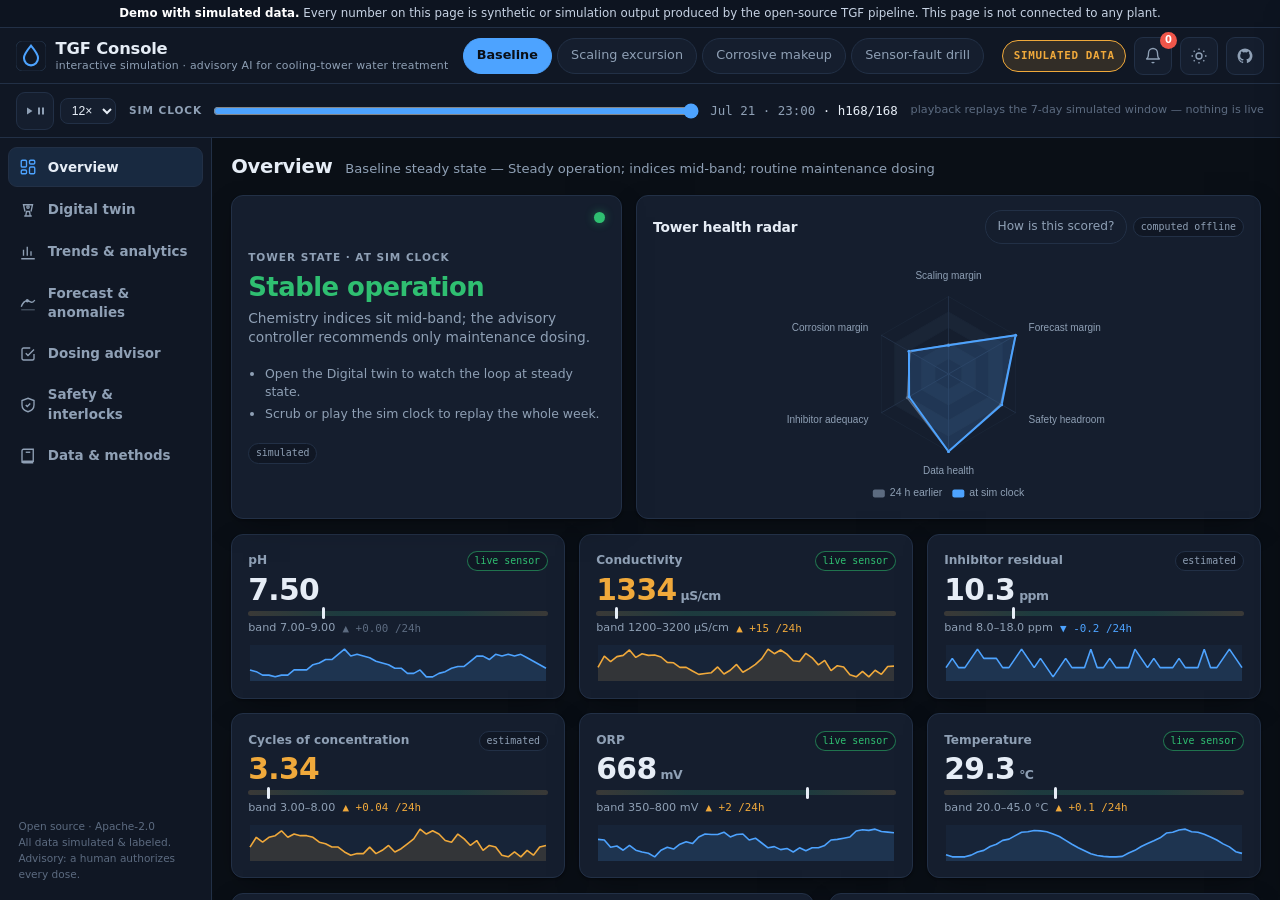
==== commit 4f13ba80: "feat(demo): rebuild the demo as TGF Console — app-shell UI, playback, digital twin, analytics Replac" ====
--- a/docs/demo/index.html
+++ b/docs/demo/index.html
@@ -1,186 +1,140 @@
 <!doctype html>
-<html lang="en">
+<html lang="en" data-theme="dark">
 <head>
 <meta charset="utf-8">
+<title>TGF Console — advisory water-treatment AI, interactive simulation</title>
 <meta name="viewport" content="width=device-width, initial-scale=1">
-<title>TGF Live Bench — advisory water-treatment AI, demo</title>
-<meta name="description" content="A single-page walkthrough of the open-source TGF water-treatment pipeline on a simulated cooling tower: chemistry indices computed live in the browser, offline forecasts and anomaly flags, an advisory dosing recommendation, and a layered safety check with operator approval. Every number is synthetic.">
-<meta name="theme-color" content="#FAFAF8" media="(prefers-color-scheme: light)">
-<meta name="theme-color" content="#0C1118" media="(prefers-color-scheme: dark)">
-<meta property="og:type" content="website">
-<meta property="og:title" content="TGF Live Bench — advisory water-treatment AI, demo">
-<meta property="og:description" content="Every TGF component on a simulated cooling tower — chemistry indices, forecasts, anomaly flags, MPC dosing recommendation, and safety checks. Simulated data, no install, no login.">
+<meta name="description" content="Interactive simulation console for TGF, an open-source advisory AI for cooling-tower water treatment: chemistry indices, Chronos forecasts, anomaly flags, MPC dosing recommendations and a layered safety system — on fully simulated data.">
+<meta property="og:title" content="TGF Console — advisory water-treatment AI, interactive simulation">
+<meta property="og:description" content="Every TGF component on a simulated cooling tower: live-computed chemistry indices, forecast cones, anomaly flags, MPC dosing advice and a layered safety system. No install, no login. All data simulated.">
 <meta property="og:image" content="og-card.png">
-<meta name="twitter:card" content="summary_large_image">
-<link rel="icon" href="data:image/svg+xml,%3Csvg xmlns='http://www.w3.org/2000/svg' viewBox='0 0 32 32'%3E%3Cpath d='M16 2C10 11 6 15 6 21a10 10 0 0 0 20 0c0-6-4-10-10-19z' fill='%232456D6'/%3E%3Ctext x='16' y='24' font-family='sans-serif' font-size='13' font-weight='700' text-anchor='middle' fill='white'%3ET%3C/text%3E%3C/svg%3E">
-<link rel="stylesheet" href="demo.css">
+<meta name="theme-color" content="#0A0F16">
+<link rel="icon" href="data:image/svg+xml,%3Csvg xmlns='http://www.w3.org/2000/svg' viewBox='0 0 32 32'%3E%3Crect width='32' height='32' rx='7' fill='%230A0F16'/%3E%3Cpath d='M16 5c4.5 5.4 7.5 9.4 7.5 13.1 0 4.5-3.4 7.9-7.5 7.9s-7.5-3.4-7.5-7.9C8.5 14.4 11.5 10.4 16 5z' fill='none' stroke='%234DA3FF' stroke-width='2.2'/%3E%3C/svg%3E">
+<link rel="stylesheet" href="app.css?v=8">
 </head>
 <body>
+<a class="visually-hidden" href="#main">Skip to content</a>
+<div id="app">
 
-<!-- Persistent honesty banner -->
-<div class="banner" role="note">
-  <div class="wrap"><b>Demo with simulated data.</b> Every number on this page is synthetic or simulation output produced by the open-source TGF pipeline. This page is not connected to any plant.</div>
+  <div class="banner" role="note"><b>Demo with simulated data.</b> Every number on this page is synthetic or simulation output produced by the open-source TGF pipeline. This page is not connected to any plant.</div>
+
+  <header class="topbar">
+    <div class="brand">
+      <svg class="mark" viewBox="0 0 32 32" aria-hidden="true"><rect width="32" height="32" rx="7" fill="none" stroke="var(--line)"/><path d="M16 5c4.5 5.4 7.5 9.4 7.5 13.1 0 4.5-3.4 7.9-7.5 7.9s-7.5-3.4-7.5-7.9C8.5 14.4 11.5 10.4 16 5z" fill="none" stroke="var(--accent)" stroke-width="2.2"/></svg>
+      <h1>TGF Console<span class="sub">interactive simulation · advisory AI for cooling-tower water treatment</span></h1>
+    </div>
+    <div class="scenarios" role="radiogroup" aria-label="Scenario" id="scChips"></div>
+    <div class="top-right">
+      <button class="pill-sim" id="simPill" title="All data on this page is simulated — see Data &amp; Methods">SIMULATED DATA</button>
+      <button class="iconbtn" id="bellBtn" aria-label="Alerts">
+        <svg viewBox="0 0 24 24" fill="none" stroke="currentColor" stroke-width="1.8"><path d="M18 8a6 6 0 0 0-12 0c0 7-3 8-3 8h18s-3-1-3-8"/><path d="M13.7 20a2 2 0 0 1-3.4 0"/></svg>
+        <span class="cnt" id="bellCnt" hidden>0</span>
+      </button>
+      <button class="iconbtn" id="themeBtn" aria-label="Toggle color theme">
+        <svg viewBox="0 0 24 24" fill="none" stroke="currentColor" stroke-width="1.8"><circle cx="12" cy="12" r="4"/><path d="M12 2v2m0 16v2M4.9 4.9l1.4 1.4m11.4 11.4 1.4 1.4M2 12h2m16 0h2M4.9 19.1l1.4-1.4M17.7 6.3l1.4-1.4"/></svg>
+      </button>
+      <a class="iconbtn" href="https://github.com/Madhvansh/TGF" aria-label="TGF on GitHub" title="TGF on GitHub">
+        <svg viewBox="0 0 24 24" fill="currentColor"><path d="M12 2a10 10 0 0 0-3.16 19.49c.5.09.68-.22.68-.48v-1.7c-2.78.6-3.37-1.34-3.37-1.34-.45-1.15-1.11-1.46-1.11-1.46-.9-.62.07-.6.07-.6 1 .07 1.53 1.03 1.53 1.03.89 1.52 2.34 1.08 2.91.83.09-.65.35-1.09.63-1.34-2.22-.25-4.55-1.11-4.55-4.94 0-1.09.39-1.98 1.03-2.68-.1-.25-.45-1.27.1-2.64 0 0 .84-.27 2.75 1.02a9.58 9.58 0 0 1 5 0c1.91-1.29 2.75-1.02 2.75-1.02.55 1.37.2 2.39.1 2.64.64.7 1.03 1.59 1.03 2.68 0 3.84-2.34 4.68-4.57 4.93.36.31.68.92.68 1.85V21c0 .27.18.58.69.48A10 10 0 0 0 12 2z"/></svg>
+      </a>
+    </div>
+  </header>
+
+  <div class="simbar">
+    <div class="transport">
+      <button class="iconbtn" id="playBtn" aria-label="Play simulation">
+        <svg id="playIcon" viewBox="0 0 24 24" fill="currentColor"><path d="M8 5v14l11-7z"/></svg>
+        <svg id="pauseIcon" viewBox="0 0 24 24" fill="currentColor" hidden><path d="M6 5h4v14H6zM14 5h4v14h-4z"/></svg>
+      </button>
+      <select class="speed" id="speedSel" aria-label="Playback speed">
+        <option value="4">4×</option><option value="12" selected>12×</option><option value="48">48×</option><option value="96">96×</option>
+      </select>
+    </div>
+    <div class="scrub">
+      <span class="label">Sim&nbsp;clock</span>
+      <input type="range" id="scrubber" min="24" max="167" step="1" value="167" aria-label="Simulation time scrubber">
+      <span class="simclock" id="simClock"><span class="d">—</span></span>
+    </div>
+    <span class="sim-note">playback replays the 7-day simulated window — nothing is live</span>
+  </div>
+
+  <div class="body">
+    <nav class="rail" aria-label="Console views" id="rail">
+      <a href="#view=overview" data-view="overview">
+        <svg viewBox="0 0 24 24" fill="none" stroke="currentColor" stroke-width="1.8"><rect x="3" y="3" width="7" height="9" rx="1.5"/><rect x="14" y="3" width="7" height="5" rx="1.5"/><rect x="14" y="12" width="7" height="9" rx="1.5"/><rect x="3" y="16" width="7" height="5" rx="1.5"/></svg>
+        Overview</a>
+      <a href="#view=twin" data-view="twin">
+        <svg viewBox="0 0 24 24" fill="none" stroke="currentColor" stroke-width="1.8"><path d="M7 20h10M9 20l1-6h4l1 6M8 14l-2-9h12l-2 9"/><circle cx="12" cy="8" r="1.6"/></svg>
+        Digital twin</a>
+      <a href="#view=analytics" data-view="analytics">
+        <svg viewBox="0 0 24 24" fill="none" stroke="currentColor" stroke-width="1.8"><path d="M3 21h18M6 17V9m5 8V5m5 12v-6"/></svg>
+        Trends &amp; analytics</a>
+      <a href="#view=forecast" data-view="forecast">
+        <svg viewBox="0 0 24 24" fill="none" stroke="currentColor" stroke-width="1.8"><path d="M3 17s3-8 8-8c3 0 4 2 6 2 2.5 0 4-3 4-3"/><path d="M3 21h18" opacity=".4"/><circle cx="11" cy="9" r="1.3"/></svg>
+        Forecast &amp; anomalies</a>
+      <a href="#view=advisor" data-view="advisor">
+        <svg viewBox="0 0 24 24" fill="none" stroke="currentColor" stroke-width="1.8"><path d="M9 11l3 3 8-8"/><path d="M20 12v6a2 2 0 0 1-2 2H6a2 2 0 0 1-2-2V6a2 2 0 0 1 2-2h9"/></svg>
+        Dosing advisor</a>
+      <a href="#view=safety" data-view="safety">
+        <svg viewBox="0 0 24 24" fill="none" stroke="currentColor" stroke-width="1.8"><path d="M12 3l8 3v6c0 5-3.5 7.7-8 9-4.5-1.3-8-4-8-9V6z"/><path d="M9 12l2 2 4-4"/></svg>
+        Safety &amp; interlocks</a>
+      <a href="#view=methods" data-view="methods">
+        <svg viewBox="0 0 24 24" fill="none" stroke="currentColor" stroke-width="1.8"><path d="M4 19V5a2 2 0 0 1 2-2h13v16H6a2 2 0 0 0-2 2zm0 0a2 2 0 0 0 2 2h13"/><path d="M9 7h6"/></svg>
+        Data &amp; methods</a>
+      <div class="spacer"></div>
+      <div class="foot">Open source · Apache-2.0<br>All data simulated &amp; labeled.<br>Advisory: a human authorizes every dose.</div>
+    </nav>
+
+    <main id="main" tabindex="-1">
+      <div id="viewRoot">
+        <div class="skel" style="height:220px;margin-bottom:1rem"></div>
+        <div class="skel" style="height:340px"></div>
+      </div>
+      <div class="footline" id="footline">
+        <span>All data on this page is synthetic or simulation output — nothing is live.</span>
+        <a href="https://github.com/Madhvansh/TGF">GitHub</a>
+        <a href="https://github.com/Madhvansh/TGF/blob/main/docs/demo/generate_data.py">generate_data.py</a>
+        <a href="data/provenance.json">provenance.json</a>
+        <a href="#view=methods">What this demo is / is not</a>
+      </div>
+    </main>
+  </div>
+
+  <div class="scrim" id="scrim"></div>
+
+  <aside class="drawer" id="drawer" aria-label="Alerts" aria-hidden="true">
+    <div class="d-head">
+      <h3>Alerts &amp; events</h3>
+      <span class="prov" title="Alerts derive from the simulated run; acknowledging only changes state in your browser">simulated</span>
+      <button class="iconbtn" id="drawerClose" aria-label="Close alerts" style="margin-left:auto">
+        <svg viewBox="0 0 24 24" fill="none" stroke="currentColor" stroke-width="2"><path d="M6 6l12 12M18 6L6 18"/></svg>
+      </button>
+    </div>
+    <div class="d-body" id="drawerBody"></div>
+  </aside>
+
+  <aside class="slideover" id="slideover" aria-hidden="true">
+    <div class="so-head">
+      <h3 id="soTitle">Parameter</h3>
+      <button class="iconbtn" id="soClose" aria-label="Close panel" style="margin-left:auto">
+        <svg viewBox="0 0 24 24" fill="none" stroke="currentColor" stroke-width="2"><path d="M6 6l12 12M18 6L6 18"/></svg>
+      </button>
+    </div>
+    <div class="so-body" id="soBody"></div>
+  </aside>
+
 </div>
 
-<header class="site-head">
-  <div class="wrap">
-    <div class="wordmark">
-      <svg class="mark" viewBox="0 0 32 32" aria-hidden="true"><path d="M16 2C10 11 6 15 6 21a10 10 0 0 0 20 0c0-6-4-10-10-19z" fill="var(--accent)"/><text x="16" y="24" font-family="sans-serif" font-size="13" font-weight="700" text-anchor="middle" fill="#fff">T</text></svg>
-      <h1>TGF Live Bench</h1>
-    </div>
-    <p class="tagline">Physics-informed, advisory AI for cooling-tower water treatment — shown end-to-end on a simulated tower.</p>
-    <div class="head-links">
-      <a class="chip link" href="https://github.com/Madhvansh/TGF" rel="noopener">GitHub repo</a>
-      <a class="chip link" href="#how">How this page was made</a>
-      <span class="chip">Apache-2.0</span>
-      <button class="btn" id="themeToggle" type="button" aria-pressed="false" aria-label="Toggle dark mode"><span id="themeIcon" aria-hidden="true">◐</span> Theme</button>
-    </div>
-  </div>
-</header>
-
-<nav class="anchornav" aria-label="Sections">
-  <ol class="wrap">
-    <li><a href="#s01">01 · Tower</a></li>
-    <li><a href="#s02">02 · Chemistry</a></li>
-    <li><a href="#s03">03 · Forecast &amp; anomalies</a></li>
-    <li><a href="#s04">04 · Advisory</a></li>
-    <li><a href="#s05">05 · Event feed</a></li>
-    <li><a href="#s06">06 · Is / is-not</a></li>
-  </ol>
-</nav>
-
-<main class="wrap" id="main">
-
-  <!-- Scenario switcher -->
-  <section class="scenarios" aria-labelledby="scenLabel">
-    <h2 id="scenLabel" class="visually-hidden">Choose a scenario</h2>
-    <div class="chipset" role="radiogroup" aria-label="Scenario" id="scenarioChips">
-      <button class="scenario-chip" role="radio" aria-checked="true" data-scenario="baseline" type="button">Baseline steady state</button>
-      <button class="scenario-chip" role="radio" aria-checked="false" data-scenario="scaling" type="button">Scaling excursion</button>
-      <button class="scenario-chip" role="radio" aria-checked="false" data-scenario="makeup" type="button">Corrosive makeup shift</button>
-      <button class="scenario-chip" role="radio" aria-checked="false" data-scenario="fault" type="button">Sensor-fault drill</button>
-    </div>
-    <p class="scenario-sub" id="scenarioSub" aria-live="polite"></p>
-    <div id="fetchNotice"></div>
-  </section>
-
-  <!-- 01 Tower at a glance -->
-  <section class="block" id="s01" aria-labelledby="h01">
-    <div class="sec-head"><span class="sec-num">01</span><h2 id="h01">Tower at a glance</h2>
-      <span class="sec-note">A representative mid-size industrial cooling tower (simulated). Click a tile for its 7-day trend.</span></div>
-    <div class="grid01">
-      <div class="tower-card">
-        <div id="towerSvg" aria-label="Schematic of the cooling-tower loop: makeup water in, basin, recirculating loop through the tower fill and fans, dosing point, and blowdown out." role="img"></div>
-        <div class="tower-cap"><span>Makeup → basin → recirc loop → fill/fans → blowdown</span><span class="prov" data-kind="simulated" data-prov="series">simulated</span></div>
-      </div>
-      <div class="kpis" id="kpis"></div>
-    </div>
-  </section>
-
-  <!-- 02 Water chemistry -->
-  <section class="block" id="s02" aria-labelledby="h02">
-    <div class="sec-head"><span class="sec-num">02</span><h2 id="h02">Water chemistry, computed here</h2></div>
-    <div class="gauges" id="gauges"></div>
-    <p class="chem-note">These three indices are computed live in your browser from the simulated water chemistry — the same formulas TGF's physics engine uses.</p>
-    <div style="display:flex;gap:.6rem;flex-wrap:wrap;align-items:center">
-      <button class="btn" id="mathToggle" type="button" aria-expanded="false" aria-controls="mathPanel">Show the math</button>
-      <span class="prov" data-kind="browser" data-prov="browser">computed in-browser</span>
-    </div>
-    <div class="math-panel" id="mathPanel" hidden></div>
-    <div class="whatif" aria-label="What-if: recompute indices">
-      <div>
-        <label for="wiTemp">Temperature <output id="wiTempVal"></output></label>
-        <input type="range" id="wiTemp" min="15" max="45" step="0.5" aria-describedby="wiHelp">
-      </div>
-      <div>
-        <label for="wiPh">pH <output id="wiPhVal"></output></label>
-        <input type="range" id="wiPh" min="6.5" max="9.0" step="0.05">
-      </div>
-      <p class="reset" id="wiHelp" style="margin:0;color:var(--muted);font-size:.8rem">Drag to recompute LSI / RSI / PSI live. <a href="#" id="wiReset">Reset to simulated values</a></p>
-    </div>
-  </section>
-
-  <!-- 03 Forecast & anomalies -->
-  <section class="block" id="s03" aria-labelledby="h03">
-    <div class="sec-head"><span class="sec-num">03</span><h2 id="h03">Forecast &amp; anomalies</h2>
-      <span class="sec-note">History with guideline band, a 24-hour forecast median and q10–q90 cone beyond the “now” divider, and anomaly flags.</span></div>
-    <div id="forecastCharts"></div>
-  </section>
-
-  <!-- 04 Advisory dosing decision -->
-  <section class="block" id="s04" aria-labelledby="h04">
-    <div class="sec-head"><span class="sec-num">04</span><h2 id="h04">Advisory dosing decision</h2></div>
-    <div class="advisor">
-      <div class="rec-card" id="recCard"></div>
-      <div class="mini-chart">
-        <div class="fchart-head"><h3>Projected inhibitor &amp; LSI</h3><span class="prov" data-kind="controller" data-prov="rec">controller (offline)</span></div>
-        <div id="miniChart"></div>
-        <p class="overlay-note" id="overlayNote">Approve or decline to overlay the projected trajectory.</p>
-      </div>
-    </div>
-    <p class="chem-note" style="border-color:var(--muted)">Both outcome trajectories were computed offline by TGF's simulator and controller. The closed-loop controller is validated in backtest only — in production TGF is advisory, and a human authorizes every dose.</p>
-  </section>
-
-  <!-- 05 Event feed -->
-  <section class="block" id="s05" aria-labelledby="h05">
-    <div class="sec-head"><span class="sec-num">05</span><h2 id="h05">Event feed</h2></div>
-    <ul class="feed" id="feed"></ul>
-    <button class="btn feed-more" id="feedMore" type="button" hidden>Show all</button>
-  </section>
-
-  <!-- 06 Is / is-not + how made -->
-  <section class="block" id="s06" aria-labelledby="h06">
-    <div class="sec-head"><span class="sec-num">06</span><h2 id="h06">What this demo is / is not</h2></div>
-    <div class="isnot">
-      <div class="card is">
-        <h3>What it is</h3>
-        <ul>
-          <li>Real TGF code, run offline on synthetic scenarios;</li>
-          <li>real water-chemistry formulas computed in your browser;</li>
-          <li>the actual advisory workflow TGF uses.</li>
-        </ul>
-      </div>
-      <div class="card isnot-card">
-        <h3>What it is not</h3>
-        <ul>
-          <li>A live plant connection;</li>
-          <li>autonomous dosing (closed-loop is backtest-only);</li>
-          <li>real plant data;</li>
-          <li>a performance claim.</li>
-        </ul>
-      </div>
-    </div>
-
-    <div class="howmade" id="how">
-      <h3>How this page was made</h3>
-      <div class="pipe">
-        <div class="step"><span class="n">1</span><br>Seeded scenario generator<br><small style="color:var(--muted)">synthetic driving series, plausible dynamics</small></div>
-        <span class="arrow" aria-hidden="true">→</span>
-        <div class="step"><span class="n">2</span><br>TGF pipeline<br><small style="color:var(--muted)">indices · forecast · anomalies · MPC + safety</small></div>
-        <span class="arrow" aria-hidden="true">→</span>
-        <div class="step"><span class="n">3</span><br>JSON<br><small style="color:var(--muted)">one file per scenario + run provenance</small></div>
-        <span class="arrow" aria-hidden="true">→</span>
-        <div class="step"><span class="n">4</span><br>This page<br><small style="color:var(--muted)">chemistry recomputed live in the browser</small></div>
-      </div>
-      <p class="regen">Regenerate everything: <code>python docs/demo/generate_data.py</code> — deterministic, seeded, no external data.</p>
-      <p style="font-size:.85rem"><a href="https://github.com/Madhvansh/TGF/blob/main/docs/demo/generate_data.py" rel="noopener">generate_data.py on GitHub</a> · <a href="#" id="provLink" rel="noopener">data/provenance.json</a></p>
-    </div>
-  </section>
-
-</main>
-
-<footer class="site-foot">
-  <div class="wrap"><span>TGF — Apache-2.0 · <a href="https://github.com/Madhvansh/TGF" rel="noopener">GitHub</a> · <a href="https://github.com/Madhvansh/TGF/issues" rel="noopener">Open an issue</a></span></div>
-</footer>
-
-<!-- Baseline scenario inlined for instant first paint; others lazy-fetched. -->
-<script type="application/json" id="scenario-baseline">{
+<script id="scenario-baseline" type="application/json">{
   "meta": {
     "id": "baseline",
     "title": "Baseline steady state",
-    "subtitle": "Steady operation; indices mid-band; a small maintenance dose",
+    "subtitle": "Steady operation; indices mid-band; routine maintenance dosing",
     "seed": 11,
-    "generated": "2026-07-21",
+    "schema": 2,
+    "app": "TGF Console",
+    "generated": "2026-07-22",
+    "sim_start": "2026-07-15T00:00:00Z",
+    "sim_end": "2026-07-21T23:00:00Z",
     "tower": "representative mid-size industrial cooling tower (simulated)",
     "provenance_page": "All series simulated; see per-series provenance."
   },
@@ -192,7 +146,8 @@
         7.0,
         9.0
       ],
-      "decimals": 2
+      "decimals": 2,
+      "kind": "live"
     },
     "conductivity": {
       "label": "Conductivity",
@@ -201,7 +156,8 @@
         1200,
         3200
       ],
-      "decimals": 0
+      "decimals": 0,
+      "kind": "live"
     },
     "temperature": {
       "label": "Temperature",
@@ -210,7 +166,8 @@
         20.0,
         45.0
       ],
-      "decimals": 1
+      "decimals": 1,
+      "kind": "live"
     },
     "orp": {
       "label": "ORP",
@@ -219,7 +176,8 @@
         350.0,
         800.0
       ],
-      "decimals": 0
+      "decimals": 0,
+      "kind": "live"
     },
     "inhibitor": {
       "label": "Inhibitor residual",
@@ -228,7 +186,8 @@
         8.0,
         18.0
       ],
-      "decimals": 1
+      "decimals": 1,
+      "kind": "estimated"
     },
     "coc": {
       "label": "Cycles of concentration",
@@ -237,7 +196,8 @@
         3.0,
         8.0
       ],
-      "decimals": 2
+      "decimals": 2,
+      "kind": "estimated"
     },
     "makeup_hardness": {
       "label": "Makeup hardness",
@@ -246,7 +206,18 @@
         60,
         180
       ],
-      "decimals": 0
+      "decimals": 0,
+      "kind": "estimated"
+    },
+    "makeup_conductivity": {
+      "label": "Makeup conductivity",
+      "unit": "µS/cm",
+      "band": [
+        280,
+        480
+      ],
+      "decimals": 0,
+      "kind": "estimated"
     },
     "alkalinity": {
       "label": "Alkalinity",
@@ -255,7 +226,8 @@
         100,
         500
       ],
-      "decimals": 0
+      "decimals": 0,
+      "kind": "estimated"
     },
     "calcium": {
       "label": "Calcium hardness",
@@ -264,7 +236,8 @@
         150,
         550
       ],
-      "decimals": 0
+      "decimals": 0,
+      "kind": "estimated"
     },
     "chlorides": {
       "label": "Chlorides",
@@ -273,7 +246,8 @@
         80,
         500
       ],
-      "decimals": 0
+      "decimals": 0,
+      "kind": "estimated"
     }
   },
   "series": {
@@ -448,344 +422,344 @@
       "2026-07-21T23:00:00Z"
     ],
     "ph": [
-      7.71,
-      7.71,
-      7.69,
-      7.7,
-      7.7,
-      7.69,
-      7.7,
-      7.71,
-      7.72,
-      7.73,
-      7.75,
-      7.77,
-      7.78,
-      7.8,
-      7.79,
-      7.82,
-      7.8,
-      7.8,
-      7.8,
-      7.79,
-      7.78,
-      7.76,
-      7.74,
-      7.73,
-      7.73,
-      7.71,
-      7.69,
-      7.69,
-      7.68,
-      7.71,
-      7.69,
-      7.71,
-      7.72,
-      7.72,
-      7.75,
-      7.77,
-      7.78,
-      7.79,
-      7.81,
-      7.81,
-      7.81,
-      7.81,
-      7.81,
-      7.78,
-      7.79,
-      7.76,
-      7.74,
-      7.74,
-      7.73,
-      7.72,
-      7.69,
-      7.7,
-      7.69,
-      7.69,
-      7.7,
-      7.69,
-      7.72,
-      7.73,
-      7.74,
-      7.75,
-      7.77,
-      7.78,
-      7.81,
-      7.82,
-      7.81,
-      7.82,
-      7.8,
-      7.78,
-      7.78,
-      7.77,
-      7.75,
-      7.74,
-      7.72,
-      7.7,
-      7.69,
-      7.69,
-      7.69,
-      7.69,
-      7.71,
-      7.72,
-      7.72,
-      7.74,
-      7.76,
-      7.77,
-      7.79,
-      7.79,
-      7.81,
-      7.82,
-      7.82,
-      7.8,
-      7.81,
-      7.8,
-      7.78,
-      7.76,
-      7.76,
-      7.72,
-      7.72,
-      7.71,
-      7.69,
-      7.7,
-      7.69,
-      7.68,
-      7.7,
-      7.7,
-      7.7,
-      7.73,
-      7.75,
-      7.77,
-      7.78,
-      7.79,
-      7.81,
-      7.81,
-      7.82,
-      7.81,
-      7.8,
-      7.8,
-      7.77,
-      7.76,
-      7.76,
-      7.74,
-      7.72,
-      7.71,
-      7.69,
-      7.69,
-      7.68,
-      7.69,
-      7.69,
-      7.72,
-      7.72,
-      7.72,
-      7.75,
-      7.76,
-      7.78,
-      7.78,
-      7.81,
-      7.84,
-      7.8,
-      7.81,
-      7.8,
-      7.79,
-      7.77,
-      7.76,
-      7.75,
-      7.73,
-      7.73,
-      7.7,
-      7.7,
-      7.72,
-      7.68,
-      7.68,
-      7.7,
-      7.71,
-      7.73,
-      7.74,
-      7.74,
-      7.77,
-      7.8,
-      7.8,
-      7.78,
-      7.81,
-      7.8,
-      7.81,
-      7.8,
-      7.81,
-      7.79,
-      7.77,
-      7.75,
-      7.73
+      7.48,
+      7.48,
+      7.46,
+      7.47,
+      7.47,
+      7.46,
+      7.47,
+      7.48,
+      7.49,
+      7.5,
+      7.52,
+      7.54,
+      7.55,
+      7.57,
+      7.56,
+      7.59,
+      7.57,
+      7.57,
+      7.57,
+      7.56,
+      7.55,
+      7.53,
+      7.51,
+      7.5,
+      7.5,
+      7.48,
+      7.46,
+      7.46,
+      7.45,
+      7.48,
+      7.46,
+      7.48,
+      7.49,
+      7.49,
+      7.52,
+      7.54,
+      7.55,
+      7.56,
+      7.58,
+      7.58,
+      7.58,
+      7.58,
+      7.58,
+      7.55,
+      7.56,
+      7.53,
+      7.51,
+      7.51,
+      7.5,
+      7.49,
+      7.46,
+      7.47,
+      7.46,
+      7.46,
+      7.47,
+      7.46,
+      7.49,
+      7.5,
+      7.51,
+      7.52,
+      7.54,
+      7.55,
+      7.58,
+      7.59,
+      7.58,
+      7.59,
+      7.57,
+      7.55,
+      7.55,
+      7.54,
+      7.52,
+      7.51,
+      7.49,
+      7.47,
+      7.46,
+      7.46,
+      7.46,
+      7.46,
+      7.48,
+      7.49,
+      7.49,
+      7.51,
+      7.53,
+      7.54,
+      7.56,
+      7.56,
+      7.58,
+      7.59,
+      7.59,
+      7.57,
+      7.58,
+      7.57,
+      7.55,
+      7.53,
+      7.53,
+      7.49,
+      7.49,
+      7.48,
+      7.46,
+      7.47,
+      7.46,
+      7.45,
+      7.47,
+      7.47,
+      7.47,
+      7.5,
+      7.52,
+      7.54,
+      7.55,
+      7.56,
+      7.58,
+      7.58,
+      7.59,
+      7.58,
+      7.57,
+      7.57,
+      7.54,
+      7.53,
+      7.53,
+      7.51,
+      7.49,
+      7.48,
+      7.46,
+      7.46,
+      7.45,
+      7.46,
+      7.46,
+      7.49,
+      7.49,
+      7.49,
+      7.52,
+      7.53,
+      7.55,
+      7.55,
+      7.58,
+      7.61,
+      7.57,
+      7.58,
+      7.57,
+      7.56,
+      7.54,
+      7.53,
+      7.52,
+      7.5,
+      7.5,
+      7.47,
+      7.47,
+      7.49,
+      7.45,
+      7.45,
+      7.47,
+      7.48,
+      7.5,
+      7.51,
+      7.51,
+      7.54,
+      7.57,
+      7.57,
+      7.55,
+      7.58,
+      7.57,
+      7.58,
+      7.57,
+      7.58,
+      7.56,
+      7.54,
+      7.52,
+      7.5
     ],
     "conductivity": [
-      1462.0,
-      1469.0,
-      1467.0,
-      1483.0,
-      1487.0,
-      1485.0,
-      1492.0,
-      1482.0,
-      1481.0,
-      1481.0,
-      1472.0,
-      1472.0,
-      1451.0,
-      1464.0,
-      1442.0,
-      1441.0,
-      1429.0,
-      1440.0,
-      1444.0,
-      1443.0,
-      1444.0,
-      1431.0,
-      1442.0,
-      1450.0,
-      1453.0,
-      1474.0,
-      1474.0,
-      1478.0,
-      1485.0,
-      1477.0,
-      1479.0,
-      1478.0,
-      1485.0,
-      1480.0,
-      1477.0,
-      1474.0,
-      1450.0,
-      1450.0,
-      1449.0,
-      1433.0,
-      1435.0,
-      1443.0,
-      1443.0,
-      1443.0,
-      1439.0,
-      1441.0,
-      1455.0,
-      1451.0,
-      1462.0,
-      1476.0,
-      1470.0,
-      1473.0,
-      1482.0,
-      1488.0,
-      1488.0,
-      1485.0,
-      1486.0,
-      1466.0,
-      1466.0,
-      1468.0,
-      1453.0,
-      1444.0,
-      1439.0,
-      1436.0,
-      1437.0,
-      1429.0,
-      1437.0,
-      1448.0,
-      1437.0,
-      1451.0,
-      1450.0,
-      1446.0,
-      1458.0,
-      1460.0,
-      1478.0,
-      1470.0,
-      1491.0,
-      1488.0,
-      1471.0,
-      1490.0,
-      1493.0,
-      1472.0,
-      1479.0,
-      1454.0,
-      1462.0,
-      1442.0,
-      1451.0,
-      1430.0,
-      1420.0,
-      1439.0,
-      1451.0,
-      1432.0,
-      1444.0,
-      1443.0,
-      1445.0,
-      1458.0,
-      1471.0,
-      1458.0,
-      1476.0,
-      1480.0,
-      1472.0,
-      1495.0,
-      1499.0,
-      1477.0,
-      1494.0,
-      1478.0,
-      1471.0,
-      1477.0,
-      1462.0,
-      1456.0,
-      1458.0,
-      1451.0,
-      1445.0,
-      1426.0,
-      1424.0,
-      1444.0,
-      1432.0,
-      1443.0,
-      1440.0,
-      1452.0,
-      1451.0,
-      1478.0,
-      1465.0,
-      1477.0,
-      1480.0,
-      1493.0,
-      1475.0,
-      1484.0,
-      1480.0,
-      1481.0,
-      1476.0,
-      1463.0,
-      1462.0,
-      1451.0,
-      1451.0,
-      1442.0,
-      1434.0,
-      1436.0,
-      1438.0,
-      1452.0,
-      1435.0,
-      1444.0,
-      1458.0,
-      1439.0,
-      1448.0,
-      1458.0,
-      1472.0,
-      1495.0,
-      1484.0,
-      1493.0,
-      1483.0,
-      1467.0,
-      1465.0,
-      1485.0,
-      1474.0,
-      1457.0,
-      1468.0,
-      1443.0,
-      1455.0,
-      1452.0,
-      1433.0,
-      1428.0,
-      1441.0,
-      1428.0,
-      1444.0,
-      1434.0,
-      1453.0,
-      1454.0
+      1342.0,
+      1349.0,
+      1347.0,
+      1363.0,
+      1367.0,
+      1365.0,
+      1372.0,
+      1362.0,
+      1361.0,
+      1361.0,
+      1352.0,
+      1352.0,
+      1331.0,
+      1344.0,
+      1322.0,
+      1321.0,
+      1309.0,
+      1320.0,
+      1324.0,
+      1323.0,
+      1324.0,
+      1311.0,
+      1322.0,
+      1330.0,
+      1333.0,
+      1354.0,
+      1354.0,
+      1358.0,
+      1365.0,
+      1357.0,
+      1359.0,
+      1358.0,
+      1365.0,
+      1360.0,
+      1357.0,
+      1354.0,
+      1330.0,
+      1330.0,
+      1329.0,
+      1313.0,
+      1315.0,
+      1323.0,
+      1323.0,
+      1323.0,
+      1319.0,
+      1321.0,
+      1335.0,
+      1331.0,
+      1342.0,
+      1356.0,
+      1350.0,
+      1353.0,
+      1362.0,
+      1368.0,
+      1368.0,
+      1365.0,
+      1366.0,
+      1346.0,
+      1346.0,
+      1348.0,
+      1333.0,
+      1324.0,
+      1319.0,
+      1316.0,
+      1317.0,
+      1309.0,
+      1317.0,
+      1328.0,
+      1317.0,
+      1331.0,
+      1330.0,
+      1326.0,
+      1338.0,
+      1340.0,
+      1358.0,
+      1350.0,
+      1371.0,
+      1368.0,
+      1351.0,
+      1370.0,
+      1373.0,
+      1352.0,
+      1359.0,
+      1334.0,
+      1342.0,
+      1322.0,
+      1331.0,
+      1310.0,
+      1300.0,
+      1319.0,
+      1331.0,
+      1312.0,
+      1324.0,
+      1323.0,
+      1325.0,
+      1338.0,
+      1351.0,
+      1338.0,
+      1356.0,
+      1360.0,
+      1352.0,
+      1375.0,
+      1379.0,
+      1357.0,
+      1374.0,
+      1358.0,
+      1351.0,
+      1357.0,
+      1342.0,
+      1336.0,
+      1338.0,
+      1331.0,
+      1325.0,
+      1306.0,
+      1304.0,
+      1324.0,
+      1312.0,
+      1323.0,
+      1320.0,
+      1332.0,
+      1331.0,
+      1358.0,
+      1345.0,
+      1357.0,
+      1360.0,
+      1373.0,
+      1355.0,
+      1364.0,
+      1360.0,
+      1361.0,
+      1356.0,
+      1343.0,
+      1342.0,
+      1331.0,
+      1331.0,
+      1322.0,
+      1314.0,
+      1316.0,
+      1318.0,
+      1332.0,
+      1315.0,
+      1324.0,
+      1338.0,
+      1319.0,
+      1328.0,
+      1338.0,
+      1352.0,
+      1375.0,
+      1364.0,
+      1373.0,
+      1363.0,
+      1347.0,
+      1345.0,
+      1365.0,
+      1354.0,
+      1337.0,
+      1348.0,
+      1323.0,
+      1335.0,
+      1332.0,
+      1313.0,
+      1308.0,
+      1321.0,
+      1308.0,
+      1324.0,
+      1314.0,
+      1333.0,
+      1334.0
     ],
     "temperature": [
       28.9,
@@ -1130,37 +1104,14 @@
     "inhibitor": [
       11.8,
       11.6,
-      11.6,
-      11.4,
-      11.4,
       11.5,
       11.4,
-      11.4,
-      11.4,
-      11.3,
-      11.3,
       11.3,
       11.4,
-      11.3,
-      11.3,
-      11.3,
-      11.2,
-      11.2,
-      11.2,
-      11.4,
-      11.2,
-      11.2,
-      11.3,
       11.2,
       11.2,
       11.2,
       11.1,
-      11.1,
-      11.2,
-      11.1,
-      11.1,
-      11.1,
-      11.2,
       11.1,
       11.1,
       11.2,
@@ -1168,49 +1119,55 @@
       11.0,
       11.1,
       11.2,
-      11.1,
-      11.1,
-      11.1,
       11.0,
       11.0,
-      11.0,
-      10.9,
-      10.9,
       11.0,
       10.9,
       10.9,
       10.9,
       10.8,
       10.8,
-      10.9,
-      10.8,
-      10.8,
-      10.9,
-      10.7,
-      10.7,
       10.8,
       10.7,
       10.7,
       10.7,
       10.6,
       10.6,
-      10.7,
-      10.5,
-      10.5,
-      10.6,
-      10.5,
-      10.5,
       10.6,
       10.5,
       10.5,
       10.5,
       10.4,
+      10.4,
+      10.4,
+      10.3,
+      10.3,
+      10.3,
+      10.4,
+      10.3,
+      10.3,
+      10.4,
       10.5,
+      10.4,
+      10.3,
+      10.4,
+      10.3,
+      10.3,
+      10.3,
       10.5,
       10.4,
       10.4,
+      10.4,
+      10.3,
+      10.3,
+      10.3,
+      10.5,
+      10.3,
+      10.3,
+      10.4,
       10.5,
       10.4,
+      10.3,
       10.4,
       10.5,
       10.4,
@@ -1218,23 +1175,23 @@
       10.4,
       10.3,
       10.3,
-      10.4,
-      10.5,
-      10.4,
-      10.4,
-      10.5,
-      10.4,
-      10.4,
+      10.3,
       10.5,
       10.4,
       10.4,
       10.4,
       10.3,
+      10.3,
+      10.3,
+      10.5,
       10.4,
+      10.3,
       10.4,
       10.3,
       10.3,
+      10.3,
       10.4,
+      10.3,
       10.3,
       10.3,
       10.4,
@@ -1248,12 +1205,22 @@
       10.3,
       10.3,
       10.4,
+      10.5,
+      10.4,
+      10.4,
+      10.4,
+      10.3,
+      10.3,
+      10.3,
+      10.5,
       10.3,
       10.3,
       10.4,
-      10.3,
+      10.5,
+      10.4,
       10.3,
       10.4,
+      10.3,
       10.3,
       10.3,
       10.4,
@@ -1263,29 +1230,22 @@
       10.5,
       10.4,
       10.4,
-      10.5,
-      10.4,
-      10.4,
-      10.4,
-      10.3,
-      10.3,
       10.4,
       10.3,
       10.3,
       10.4,
       10.5,
       10.4,
+      10.3,
       10.4,
+      10.3,
+      10.2,
+      10.3,
+      10.4,
+      10.3,
+      10.3,
+      10.3,
       10.5,
-      10.4,
-      10.4,
-      10.5,
-      10.4,
-      10.4,
-      10.5,
-      10.4,
-      10.4,
-      10.4,
       10.3,
       10.3,
       10.4,
@@ -1294,178 +1254,192 @@
       10.3,
       10.5,
       10.4,
+      10.3,
       10.4,
-      10.5
+      10.3,
+      10.3,
+      10.3,
+      10.4,
+      10.3,
+      10.3,
+      10.3,
+      10.5,
+      10.3,
+      10.3,
+      10.4,
+      10.5,
+      10.4,
+      10.3
     ],
     "coc": [
-      3.66,
-      3.67,
-      3.67,
-      3.71,
-      3.72,
-      3.71,
-      3.73,
-      3.71,
-      3.7,
-      3.7,
-      3.68,
-      3.68,
-      3.63,
-      3.66,
-      3.61,
-      3.6,
-      3.57,
-      3.6,
-      3.61,
-      3.61,
-      3.61,
-      3.58,
-      3.61,
-      3.63,
-      3.63,
-      3.69,
-      3.68,
-      3.69,
-      3.71,
-      3.69,
-      3.7,
-      3.69,
-      3.71,
-      3.7,
-      3.69,
-      3.69,
-      3.63,
-      3.62,
-      3.62,
-      3.58,
-      3.59,
-      3.61,
-      3.61,
-      3.61,
-      3.6,
-      3.6,
-      3.64,
-      3.63,
-      3.66,
-      3.69,
-      3.67,
-      3.68,
-      3.7,
-      3.72,
-      3.72,
-      3.71,
-      3.71,
-      3.67,
-      3.67,
-      3.67,
-      3.63,
-      3.61,
-      3.6,
-      3.59,
-      3.59,
-      3.57,
-      3.59,
-      3.62,
-      3.59,
-      3.63,
-      3.62,
-      3.61,
-      3.65,
-      3.65,
-      3.69,
-      3.67,
-      3.73,
-      3.72,
-      3.68,
-      3.72,
-      3.73,
-      3.68,
-      3.7,
-      3.63,
-      3.65,
-      3.6,
-      3.63,
-      3.57,
-      3.55,
-      3.6,
-      3.63,
-      3.58,
-      3.61,
-      3.61,
-      3.61,
-      3.64,
-      3.68,
-      3.64,
-      3.69,
-      3.7,
-      3.68,
-      3.74,
-      3.75,
-      3.69,
-      3.73,
-      3.7,
-      3.68,
-      3.69,
-      3.65,
-      3.64,
-      3.65,
-      3.63,
-      3.61,
-      3.57,
-      3.56,
-      3.61,
-      3.58,
-      3.61,
-      3.6,
-      3.63,
-      3.63,
-      3.69,
-      3.66,
-      3.69,
-      3.7,
-      3.73,
-      3.69,
-      3.71,
-      3.7,
-      3.7,
-      3.69,
-      3.66,
-      3.65,
-      3.63,
-      3.63,
-      3.6,
-      3.58,
-      3.59,
-      3.59,
-      3.63,
-      3.59,
-      3.61,
-      3.64,
-      3.6,
-      3.62,
-      3.65,
-      3.68,
-      3.74,
-      3.71,
-      3.73,
-      3.71,
-      3.67,
-      3.66,
-      3.71,
-      3.68,
-      3.64,
-      3.67,
-      3.61,
-      3.64,
-      3.63,
-      3.58,
-      3.57,
-      3.6,
-      3.57,
-      3.61,
-      3.58,
-      3.63,
-      3.64
+      3.36,
+      3.37,
+      3.37,
+      3.41,
+      3.42,
+      3.41,
+      3.43,
+      3.41,
+      3.4,
+      3.4,
+      3.38,
+      3.38,
+      3.33,
+      3.36,
+      3.31,
+      3.3,
+      3.27,
+      3.3,
+      3.31,
+      3.31,
+      3.31,
+      3.28,
+      3.31,
+      3.33,
+      3.33,
+      3.39,
+      3.38,
+      3.39,
+      3.41,
+      3.39,
+      3.4,
+      3.39,
+      3.41,
+      3.4,
+      3.39,
+      3.39,
+      3.33,
+      3.32,
+      3.32,
+      3.28,
+      3.29,
+      3.31,
+      3.31,
+      3.31,
+      3.3,
+      3.3,
+      3.34,
+      3.33,
+      3.36,
+      3.39,
+      3.37,
+      3.38,
+      3.4,
+      3.42,
+      3.42,
+      3.41,
+      3.41,
+      3.37,
+      3.37,
+      3.37,
+      3.33,
+      3.31,
+      3.3,
+      3.29,
+      3.29,
+      3.27,
+      3.29,
+      3.32,
+      3.29,
+      3.33,
+      3.32,
+      3.31,
+      3.35,
+      3.35,
+      3.39,
+      3.37,
+      3.43,
+      3.42,
+      3.38,
+      3.42,
+      3.43,
+      3.38,
+      3.4,
+      3.33,
+      3.35,
+      3.3,
+      3.33,
+      3.27,
+      3.25,
+      3.3,
+      3.33,
+      3.28,
+      3.31,
+      3.31,
+      3.31,
+      3.34,
+      3.38,
+      3.34,
+      3.39,
+      3.4,
+      3.38,
+      3.44,
+      3.45,
+      3.39,
+      3.43,
+      3.4,
+      3.38,
+      3.39,
+      3.35,
+      3.34,
+      3.35,
+      3.33,
+      3.31,
+      3.27,
+      3.26,
+      3.31,
+      3.28,
+      3.31,
+      3.3,
+      3.33,
+      3.33,
+      3.39,
+      3.36,
+      3.39,
+      3.4,
+      3.43,
+      3.39,
+      3.41,
+      3.4,
+      3.4,
+      3.39,
+      3.36,
+      3.35,
+      3.33,
+      3.33,
+      3.3,
+      3.28,
+      3.29,
+      3.29,
+      3.33,
+      3.29,
+      3.31,
+      3.34,
+      3.3,
+      3.32,
+      3.35,
+      3.38,
+      3.44,
+      3.41,
+      3.43,
+      3.41,
+      3.37,
+      3.36,
+      3.41,
+      3.38,
+      3.34,
+      3.37,
+      3.31,
+      3.34,
+      3.33,
+      3.28,
+      3.27,
+      3.3,
+      3.27,
+      3.31,
+      3.28,
+      3.33,
+      3.34
     ],
     "makeup_hardness": [
       120.0,
@@ -1637,515 +1611,685 @@
       120.0,
       120.0
     ],
+    "makeup_conductivity": [
+      400.0,
+      400.0,
+      400.0,
+      400.0,
+      400.0,
+      400.0,
+      400.0,
+      400.0,
+      400.0,
+      400.0,
+      400.0,
+      400.0,
+      400.0,
+      400.0,
+      400.0,
+      400.0,
+      400.0,
+      400.0,
+      400.0,
+      400.0,
+      400.0,
+      400.0,
+      400.0,
+      400.0,
+      400.0,
+      400.0,
+      400.0,
+      400.0,
+      400.0,
+      400.0,
+      400.0,
+      400.0,
+      400.0,
+      400.0,
+      400.0,
+      400.0,
+      400.0,
+      400.0,
+      400.0,
+      400.0,
+      400.0,
+      400.0,
+      400.0,
+      400.0,
+      400.0,
+      400.0,
+      400.0,
+      400.0,
+      400.0,
+      400.0,
+      400.0,
+      400.0,
+      400.0,
+      400.0,
+      400.0,
+      400.0,
+      400.0,
+      400.0,
+      400.0,
+      400.0,
+      400.0,
+      400.0,
+      400.0,
+      400.0,
+      400.0,
+      400.0,
+      400.0,
+      400.0,
+      400.0,
+      400.0,
+      400.0,
+      400.0,
+      400.0,
+      400.0,
+      400.0,
+      400.0,
+      400.0,
+      400.0,
+      400.0,
+      400.0,
+      400.0,
+      400.0,
+      400.0,
+      400.0,
+      400.0,
+      400.0,
+      400.0,
+      400.0,
+      400.0,
+      400.0,
+      400.0,
+      400.0,
+      400.0,
+      400.0,
+      400.0,
+      400.0,
+      400.0,
+      400.0,
+      400.0,
+      400.0,
+      400.0,
+      400.0,
+      400.0,
+      400.0,
+      400.0,
+      400.0,
+      400.0,
+      400.0,
+      400.0,
+      400.0,
+      400.0,
+      400.0,
+      400.0,
+      400.0,
+      400.0,
+      400.0,
+      400.0,
+      400.0,
+      400.0,
+      400.0,
+      400.0,
+      400.0,
+      400.0,
+      400.0,
+      400.0,
+      400.0,
+      400.0,
+      400.0,
+      400.0,
+      400.0,
+      400.0,
+      400.0,
+      400.0,
+      400.0,
+      400.0,
+      400.0,
+      400.0,
+      400.0,
+      400.0,
+      400.0,
+      400.0,
+      400.0,
+      400.0,
+      400.0,
+      400.0,
+      400.0,
+      400.0,
+      400.0,
+      400.0,
+      400.0,
+      400.0,
+      400.0,
+      400.0,
+      400.0,
+      400.0,
+      400.0,
+      400.0,
+      400.0,
+      400.0,
+      400.0,
+      400.0,
+      400.0,
+      400.0,
+      400.0,
+      400.0,
+      400.0,
+      400.0,
+      400.0
+    ],
     "alkalinity": [
-      284.0,
-      281.0,
-      281.0,
-      286.0,
-      288.0,
-      285.0,
-      286.0,
-      284.0,
-      281.0,
-      285.0,
-      281.0,
-      278.0,
-      277.0,
+      261.0,
+      258.0,
+      258.0,
+      263.0,
+      265.0,
+      262.0,
+      263.0,
+      261.0,
+      258.0,
+      263.0,
+      258.0,
+      255.0,
+      254.0,
+      253.0,
+      251.0,
+      253.0,
+      248.0,
+      255.0,
+      250.0,
+      254.0,
+      254.0,
+      254.0,
+      255.0,
+      255.0,
+      255.0,
+      259.0,
+      261.0,
+      258.0,
+      262.0,
+      259.0,
+      260.0,
+      259.0,
+      265.0,
+      259.0,
+      260.0,
+      260.0,
+      256.0,
+      255.0,
+      255.0,
+      253.0,
+      248.0,
+      253.0,
+      251.0,
+      254.0,
+      250.0,
+      251.0,
+      255.0,
+      257.0,
+      258.0,
+      260.0,
+      261.0,
+      257.0,
+      256.0,
+      261.0,
+      261.0,
+      264.0,
+      265.0,
+      255.0,
+      262.0,
+      261.0,
+      257.0,
+      254.0,
+      257.0,
+      252.0,
+      251.0,
+      251.0,
+      249.0,
+      255.0,
+      252.0,
+      255.0,
+      255.0,
+      251.0,
+      259.0,
+      254.0,
+      261.0,
+      255.0,
+      263.0,
+      260.0,
+      258.0,
+      261.0,
+      258.0,
+      256.0,
+      260.0,
+      256.0,
+      254.0,
+      249.0,
+      253.0,
+      250.0,
+      247.0,
+      251.0,
+      256.0,
+      253.0,
+      255.0,
+      251.0,
+      254.0,
+      256.0,
+      256.0,
+      258.0,
+      260.0,
+      259.0,
+      261.0,
+      265.0,
+      265.0,
+      262.0,
+      264.0,
+      257.0,
+      258.0,
+      262.0,
+      255.0,
+      256.0,
+      257.0,
+      258.0,
+      256.0,
+      252.0,
+      249.0,
+      255.0,
+      252.0,
+      253.0,
+      255.0,
+      256.0,
+      253.0,
+      262.0,
+      257.0,
+      261.0,
+      257.0,
+      262.0,
+      257.0,
+      259.0,
+      256.0,
+      265.0,
+      259.0,
+      257.0,
+      259.0,
+      254.0,
+      256.0,
+      250.0,
+      252.0,
+      251.0,
+      253.0,
+      255.0,
+      249.0,
+      250.0,
+      254.0,
+      254.0,
+      255.0,
+      257.0,
+      254.0,
+      258.0,
+      260.0,
+      262.0,
+      260.0,
+      258.0,
+      257.0,
+      259.0,
+      257.0,
+      256.0,
+      258.0,
+      253.0,
+      260.0,
+      254.0,
+      251.0,
+      248.0,
+      252.0,
+      251.0,
+      254.0,
+      251.0,
+      256.0,
+      255.0
+    ],
+    "calcium": [
+      268.0,
+      268.0,
+      270.0,
+      269.0,
+      273.0,
+      272.0,
+      276.0,
+      270.0,
+      276.0,
+      272.0,
+      268.0,
+      273.0,
+      270.0,
+      268.0,
+      263.0,
+      264.0,
+      260.0,
+      263.0,
+      268.0,
+      265.0,
+      265.0,
+      263.0,
+      264.0,
+      268.0,
+      268.0,
+      270.0,
+      271.0,
       276.0,
       274.0,
+      271.0,
+      276.0,
+      272.0,
+      271.0,
+      273.0,
+      270.0,
+      270.0,
+      267.0,
+      266.0,
+      264.0,
+      261.0,
+      262.0,
+      267.0,
+      263.0,
+      264.0,
+      268.0,
+      263.0,
+      270.0,
+      269.0,
+      268.0,
+      268.0,
+      271.0,
+      272.0,
+      274.0,
+      274.0,
+      276.0,
       276.0,
       271.0,
-      278.0,
+      272.0,
+      270.0,
+      268.0,
+      266.0,
+      269.0,
+      266.0,
+      260.0,
+      264.0,
+      261.0,
+      263.0,
+      265.0,
+      261.0,
+      268.0,
+      264.0,
+      264.0,
+      266.0,
+      266.0,
       273.0,
+      271.0,
+      273.0,
+      272.0,
+      269.0,
+      276.0,
+      275.0,
+      271.0,
+      271.0,
+      266.0,
+      269.0,
+      261.0,
+      269.0,
+      260.0,
+      259.0,
+      266.0,
+      267.0,
+      262.0,
+      264.0,
+      261.0,
+      265.0,
+      270.0,
+      269.0,
+      270.0,
+      269.0,
+      271.0,
+      271.0,
+      275.0,
       277.0,
-      277.0,
-      277.0,
-      278.0,
-      278.0,
-      278.0,
-      282.0,
-      284.0,
-      281.0,
-      285.0,
-      282.0,
-      283.0,
-      282.0,
-      288.0,
-      282.0,
-      283.0,
-      282.0,
-      279.0,
-      278.0,
-      278.0,
+      270.0,
+      273.0,
+      268.0,
+      268.0,
+      269.0,
+      265.0,
+      268.0,
+      266.0,
+      262.0,
+      270.0,
+      260.0,
+      258.0,
+      267.0,
+      265.0,
+      262.0,
+      261.0,
+      264.0,
+      268.0,
+      271.0,
+      267.0,
+      271.0,
+      274.0,
+      272.0,
+      270.0,
+      270.0,
       276.0,
-      271.0,
       276.0,
       273.0,
-      277.0,
-      273.0,
+      268.0,
+      270.0,
+      262.0,
+      267.0,
+      262.0,
+      260.0,
+      262.0,
+      263.0,
+      267.0,
+      264.0,
+      265.0,
+      266.0,
+      265.0,
+      265.0,
+      270.0,
+      269.0,
+      269.0,
+      272.0,
+      279.0,
       274.0,
-      278.0,
-      280.0,
-      281.0,
-      283.0,
-      284.0,
-      280.0,
-      279.0,
-      284.0,
-      284.0,
-      287.0,
-      288.0,
-      278.0,
-      285.0,
-      284.0,
-      280.0,
-      277.0,
-      280.0,
-      275.0,
-      274.0,
+      269.0,
+      271.0,
       274.0,
       272.0,
-      278.0,
-      275.0,
-      278.0,
-      278.0,
-      274.0,
-      282.0,
-      277.0,
-      284.0,
-      278.0,
-      286.0,
-      283.0,
-      281.0,
-      284.0,
-      281.0,
-      279.0,
-      283.0,
-      279.0,
-      277.0,
-      272.0,
-      276.0,
-      273.0,
+      266.0,
       270.0,
-      274.0,
-      279.0,
-      276.0,
-      278.0,
-      274.0,
-      277.0,
-      278.0,
-      279.0,
-      281.0,
-      283.0,
-      282.0,
-      284.0,
-      288.0,
-      288.0,
-      285.0,
-      287.0,
-      280.0,
-      281.0,
-      285.0,
-      278.0,
-      279.0,
-      280.0,
-      280.0,
-      279.0,
-      275.0,
-      272.0,
-      278.0,
-      275.0,
-      276.0,
-      278.0,
-      279.0,
-      276.0,
-      285.0,
-      280.0,
-      284.0,
-      280.0,
-      285.0,
-      280.0,
-      282.0,
-      279.0,
-      288.0,
-      282.0,
-      280.0,
-      282.0,
-      277.0,
-      279.0,
-      273.0,
-      275.0,
-      274.0,
-      276.0,
-      278.0,
-      272.0,
-      273.0,
-      277.0,
-      277.0,
-      278.0,
-      280.0,
-      277.0,
-      281.0,
-      283.0,
-      285.0,
-      283.0,
-      281.0,
-      280.0,
-      282.0,
-      280.0,
-      279.0,
-      281.0,
-      276.0,
-      283.0,
-      277.0,
-      274.0,
-      271.0,
-      275.0,
-      274.0,
-      277.0,
-      274.0,
-      279.0,
-      278.0
-    ],
-    "calcium": [
-      292.0,
-      292.0,
-      294.0,
-      293.0,
-      297.0,
-      296.0,
-      300.0,
-      294.0,
-      300.0,
-      296.0,
-      292.0,
-      297.0,
-      294.0,
-      292.0,
-      287.0,
-      288.0,
-      284.0,
-      287.0,
-      292.0,
-      289.0,
-      289.0,
-      287.0,
-      288.0,
-      292.0,
-      292.0,
-      294.0,
-      295.0,
-      300.0,
-      298.0,
-      295.0,
-      300.0,
-      296.0,
-      295.0,
-      297.0,
-      294.0,
-      294.0,
-      291.0,
-      290.0,
-      288.0,
-      285.0,
-      286.0,
-      291.0,
-      287.0,
-      288.0,
-      292.0,
-      287.0,
-      294.0,
-      293.0,
-      292.0,
-      292.0,
-      295.0,
-      296.0,
-      298.0,
-      298.0,
-      300.0,
-      300.0,
-      295.0,
-      296.0,
-      294.0,
-      292.0,
-      290.0,
-      293.0,
-      290.0,
-      284.0,
-      288.0,
-      285.0,
-      287.0,
-      289.0,
-      285.0,
-      292.0,
-      288.0,
-      288.0,
-      290.0,
-      290.0,
-      297.0,
-      295.0,
-      297.0,
-      296.0,
-      293.0,
-      300.0,
-      299.0,
-      295.0,
-      295.0,
-      290.0,
-      293.0,
-      285.0,
-      293.0,
-      284.0,
-      283.0,
-      290.0,
-      291.0,
-      286.0,
-      288.0,
-      285.0,
-      289.0,
-      294.0,
-      293.0,
-      294.0,
-      293.0,
-      295.0,
-      295.0,
-      299.0,
-      301.0,
-      294.0,
-      297.0,
-      292.0,
-      292.0,
-      293.0,
-      289.0,
-      292.0,
-      290.0,
-      286.0,
-      294.0,
-      284.0,
-      282.0,
-      291.0,
-      289.0,
-      286.0,
-      285.0,
-      288.0,
-      292.0,
-      295.0,
-      291.0,
-      295.0,
-      298.0,
-      296.0,
-      294.0,
-      294.0,
-      300.0,
-      300.0,
-      297.0,
-      292.0,
-      294.0,
-      286.0,
-      291.0,
-      286.0,
-      284.0,
-      286.0,
-      287.0,
-      291.0,
-      288.0,
-      289.0,
-      290.0,
-      289.0,
-      289.0,
-      294.0,
-      293.0,
-      293.0,
-      296.0,
-      303.0,
-      298.0,
-      293.0,
-      295.0,
-      298.0,
-      296.0,
-      290.0,
-      294.0,
-      289.0,
-      290.0,
-      288.0,
-      287.0,
-      288.0,
-      289.0,
-      287.0,
-      290.0,
-      292.0,
-      291.0,
-      293.0
+      265.0,
+      266.0,
+      264.0,
+      263.0,
+      264.0,
+      265.0,
+      263.0,
+      266.0,
+      268.0,
+      267.0,
+      269.0
     ],
     "chlorides": [
+      145.0,
+      142.0,
+      159.0,
+      156.0,
+      154.0,
+      148.0,
+      151.0,
+      157.0,
+      145.0,
+      152.0,
+      155.0,
+      153.0,
+      152.0,
+      151.0,
+      156.0,
+      146.0,
+      143.0,
+      149.0,
+      153.0,
+      149.0,
+      152.0,
+      146.0,
+      145.0,
+      154.0,
+      155.0,
+      157.0,
+      151.0,
+      149.0,
+      150.0,
+      152.0,
+      155.0,
+      154.0,
+      149.0,
+      154.0,
+      153.0,
+      153.0,
+      150.0,
+      149.0,
+      151.0,
+      148.0,
+      149.0,
+      147.0,
+      150.0,
+      149.0,
+      142.0,
+      150.0,
+      149.0,
+      153.0,
+      151.0,
+      152.0,
+      153.0,
+      152.0,
+      152.0,
+      149.0,
+      159.0,
+      149.0,
+      153.0,
+      153.0,
+      153.0,
+      153.0,
+      152.0,
+      153.0,
+      149.0,
+      157.0,
+      145.0,
+      148.0,
+      147.0,
+      148.0,
+      149.0,
+      154.0,
+      147.0,
+      147.0,
+      153.0,
+      152.0,
       159.0,
       155.0,
-      172.0,
-      169.0,
-      167.0,
-      162.0,
-      164.0,
-      171.0,
-      158.0,
-      166.0,
-      168.0,
-      166.0,
-      166.0,
-      164.0,
-      169.0,
-      159.0,
+      155.0,
+      153.0,
+      153.0,
+      154.0,
+      150.0,
+      152.0,
+      152.0,
+      149.0,
+      150.0,
+      154.0,
+      152.0,
+      150.0,
+      144.0,
+      145.0,
+      149.0,
+      148.0,
+      148.0,
+      148.0,
+      152.0,
+      151.0,
+      149.0,
+      149.0,
+      151.0,
+      154.0,
+      149.0,
+      154.0,
       157.0,
-      163.0,
-      167.0,
-      162.0,
-      166.0,
-      159.0,
-      159.0,
-      167.0,
-      168.0,
-      170.0,
-      164.0,
-      163.0,
-      164.0,
-      166.0,
-      168.0,
-      168.0,
-      163.0,
-      167.0,
-      166.0,
-      166.0,
-      163.0,
-      162.0,
-      165.0,
-      162.0,
-      162.0,
-      160.0,
-      163.0,
-      162.0,
-      156.0,
-      164.0,
-      163.0,
-      166.0,
-      164.0,
-      166.0,
-      166.0,
-      166.0,
-      165.0,
-      162.0,
-      173.0,
-      162.0,
-      166.0,
-      167.0,
-      166.0,
-      167.0,
-      166.0,
-      166.0,
-      163.0,
-      170.0,
-      159.0,
-      161.0,
-      161.0,
-      161.0,
-      163.0,
-      168.0,
-      161.0,
-      161.0,
-      166.0,
-      166.0,
-      172.0,
-      168.0,
-      168.0,
-      166.0,
-      166.0,
-      167.0,
-      164.0,
-      166.0,
-      166.0,
-      163.0,
-      163.0,
-      167.0,
-      165.0,
-      164.0,
-      158.0,
-      159.0,
-      162.0,
-      162.0,
-      161.0,
-      162.0,
-      165.0,
-      165.0,
-      163.0,
-      163.0,
-      164.0,
-      167.0,
-      162.0,
-      168.0,
-      171.0,
-      166.0,
-      165.0,
-      164.0,
-      166.0,
-      168.0,
-      167.0,
-      163.0,
-      160.0,
-      168.0,
-      163.0,
-      162.0,
-      161.0,
-      159.0,
-      160.0,
-      163.0,
-      165.0,
-      164.0,
+      153.0,
+      152.0,
+      151.0,
+      152.0,
       154.0,
-      166.0,
-      166.0,
-      170.0,
-      169.0,
-      175.0,
-      170.0,
-      171.0,
-      169.0,
-      163.0,
-      169.0,
-      166.0,
-      163.0,
-      165.0,
-      164.0,
-      161.0,
-      161.0,
-      161.0,
-      162.0,
-      162.0,
-      163.0,
+      153.0,
+      150.0,
+      147.0,
+      154.0,
+      150.0,
+      148.0,
+      148.0,
+      146.0,
+      147.0,
+      150.0,
+      152.0,
+      150.0,
+      140.0,
+      152.0,
+      152.0,
       157.0,
-      163.0,
-      157.0,
-      161.0,
-      166.0,
-      166.0,
-      168.0,
-      167.0,
-      173.0,
-      164.0,
-      168.0,
-      160.0,
-      166.0,
-      166.0,
-      161.0,
-      166.0,
-      164.0,
-      160.0,
-      163.0,
-      160.0,
       155.0,
       162.0,
-      158.0,
-      167.0,
+      157.0,
+      157.0,
+      156.0,
+      149.0,
+      155.0,
+      153.0,
+      149.0,
+      151.0,
+      151.0,
+      147.0,
+      147.0,
+      147.0,
+      149.0,
+      149.0,
+      150.0,
+      143.0,
+      150.0,
+      143.0,
+      148.0,
+      152.0,
+      152.0,
+      154.0,
+      154.0,
       159.0,
-      169.0,
-      162.0
+      150.0,
+      154.0,
+      147.0,
+      152.0,
+      153.0,
+      148.0,
+      152.0,
+      151.0,
+      147.0,
+      150.0,
+      147.0,
+      141.0,
+      148.0,
+      145.0,
+      153.0,
+      145.0,
+      155.0,
+      148.0
     ]
   },
   "series_provenance": "synthetic scenario generator (seeded) → TGF physics engine",
@@ -2321,528 +2465,528 @@
       "2026-07-21T23:00:00Z"
     ],
     "lsi": [
-      0.723,
-      0.712,
-      0.699,
-      0.702,
-      0.717,
-      0.718,
-      0.747,
-      0.754,
-      0.783,
-      0.807,
-      0.833,
-      0.864,
-      0.881,
-      0.898,
-      0.881,
-      0.911,
-      0.883,
-      0.883,
-      0.87,
-      0.848,
-      0.824,
-      0.782,
-      0.758,
-      0.734,
-      0.725,
-      0.709,
-      0.693,
-      0.7,
-      0.692,
-      0.727,
-      0.729,
-      0.757,
-      0.79,
-      0.801,
-      0.841,
-      0.87,
-      0.883,
-      0.898,
-      0.908,
-      0.898,
-      0.892,
-      0.892,
-      0.874,
-      0.836,
-      0.825,
-      0.78,
-      0.76,
-      0.752,
-      0.74,
-      0.715,
-      0.705,
-      0.704,
-      0.699,
-      0.718,
-      0.744,
-      0.743,
-      0.792,
-      0.798,
-      0.829,
-      0.853,
-      0.865,
-      0.89,
-      0.913,
-      0.907,
-      0.896,
-      0.887,
-      0.863,
-      0.835,
-      0.816,
-      0.803,
-      0.766,
-      0.738,
-      0.728,
-      0.694,
-      0.7,
-      0.695,
-      0.702,
-      0.714,
-      0.735,
-      0.775,
-      0.776,
-      0.814,
-      0.843,
-      0.862,
-      0.889,
-      0.866,
-      0.911,
-      0.905,
-      0.89,
-      0.888,
-      0.891,
-      0.849,
-      0.824,
-      0.783,
-      0.783,
-      0.739,
-      0.723,
-      0.711,
-      0.689,
-      0.705,
-      0.705,
-      0.717,
-      0.753,
-      0.752,
-      0.773,
-      0.791,
-      0.831,
-      0.875,
-      0.874,
-      0.892,
-      0.915,
-      0.907,
-      0.929,
-      0.881,
-      0.857,
-      0.855,
-      0.816,
-      0.792,
-      0.771,
-      0.74,
-      0.718,
-      0.717,
-      0.688,
-      0.701,
-      0.698,
-      0.723,
-      0.713,
-      0.764,
-      0.777,
-      0.812,
-      0.831,
-      0.851,
-      0.89,
-      0.874,
-      0.911,
-      0.925,
-      0.885,
-      0.887,
-      0.87,
-      0.857,
-      0.798,
-      0.777,
-      0.768,
-      0.734,
-      0.728,
-      0.702,
-      0.693,
-      0.714,
-      0.69,
-      0.719,
-      0.734,
-      0.752,
-      0.785,
-      0.811,
-      0.827,
-      0.862,
-      0.908,
-      0.904,
-      0.896,
-      0.901,
-      0.889,
-      0.887,
-      0.871,
-      0.86,
-      0.834,
-      0.802,
-      0.768,
-      0.745
+      0.422,
+      0.412,
+      0.399,
+      0.402,
+      0.418,
+      0.418,
+      0.448,
+      0.454,
+      0.483,
+      0.507,
+      0.533,
+      0.564,
+      0.581,
+      0.597,
+      0.579,
+      0.609,
+      0.58,
+      0.582,
+      0.568,
+      0.547,
+      0.522,
+      0.48,
+      0.457,
+      0.433,
+      0.425,
+      0.408,
+      0.394,
+      0.4,
+      0.392,
+      0.427,
+      0.43,
+      0.457,
+      0.491,
+      0.501,
+      0.541,
+      0.57,
+      0.582,
+      0.597,
+      0.607,
+      0.596,
+      0.59,
+      0.591,
+      0.572,
+      0.534,
+      0.524,
+      0.477,
+      0.459,
+      0.452,
+      0.44,
+      0.415,
+      0.405,
+      0.404,
+      0.399,
+      0.419,
+      0.444,
+      0.444,
+      0.493,
+      0.497,
+      0.53,
+      0.553,
+      0.564,
+      0.589,
+      0.612,
+      0.605,
+      0.594,
+      0.584,
+      0.56,
+      0.534,
+      0.514,
+      0.502,
+      0.464,
+      0.436,
+      0.427,
+      0.393,
+      0.401,
+      0.394,
+      0.402,
+      0.414,
+      0.435,
+      0.476,
+      0.477,
+      0.514,
+      0.543,
+      0.561,
+      0.588,
+      0.564,
+      0.61,
+      0.602,
+      0.587,
+      0.586,
+      0.59,
+      0.547,
+      0.522,
+      0.48,
+      0.482,
+      0.438,
+      0.422,
+      0.41,
+      0.389,
+      0.405,
+      0.405,
+      0.419,
+      0.455,
+      0.452,
+      0.474,
+      0.49,
+      0.531,
+      0.575,
+      0.573,
+      0.591,
+      0.614,
+      0.605,
+      0.628,
+      0.578,
+      0.554,
+      0.554,
+      0.515,
+      0.49,
+      0.469,
+      0.439,
+      0.417,
+      0.418,
+      0.387,
+      0.401,
+      0.398,
+      0.424,
+      0.413,
+      0.464,
+      0.478,
+      0.514,
+      0.532,
+      0.55,
+      0.59,
+      0.573,
+      0.61,
+      0.623,
+      0.583,
+      0.584,
+      0.568,
+      0.556,
+      0.495,
+      0.474,
+      0.466,
+      0.433,
+      0.426,
+      0.402,
+      0.392,
+      0.413,
+      0.39,
+      0.421,
+      0.435,
+      0.451,
+      0.485,
+      0.511,
+      0.527,
+      0.561,
+      0.608,
+      0.603,
+      0.596,
+      0.599,
+      0.587,
+      0.584,
+      0.57,
+      0.558,
+      0.532,
+      0.501,
+      0.467,
+      0.444
     ],
     "rsi": [
-      6.269,
-      6.284,
-      6.297,
-      6.292,
-      6.262,
-      6.259,
-      6.207,
-      6.201,
-      6.15,
-      6.12,
-      6.08,
-      6.04,
-      6.017,
-      6.002,
-      6.03,
-      5.993,
-      6.037,
-      6.036,
-      6.061,
-      6.091,
-      6.135,
-      6.197,
-      6.225,
-      6.259,
-      6.28,
-      6.291,
-      6.302,
-      6.293,
-      6.294,
-      6.253,
-      6.228,
-      6.198,
-      6.144,
-      6.121,
-      6.07,
-      6.033,
-      6.019,
-      5.998,
-      5.993,
-      6.014,
-      6.028,
-      6.022,
-      6.059,
-      6.113,
-      6.135,
-      6.202,
-      6.222,
-      6.233,
-      6.253,
-      6.285,
-      6.285,
-      6.29,
-      6.288,
-      6.254,
-      6.212,
-      6.203,
-      6.137,
-      6.131,
-      6.086,
-      6.048,
-      6.039,
-      6.004,
-      5.983,
-      6.007,
-      6.017,
-      6.044,
-      6.074,
-      6.106,
-      6.149,
-      6.164,
-      6.215,
-      6.262,
-      6.269,
-      6.313,
-      6.286,
-      6.301,
-      6.285,
-      6.261,
-      6.235,
-      6.171,
-      6.164,
-      6.112,
-      6.072,
-      6.048,
-      6.01,
-      6.056,
-      5.986,
-      6.015,
-      6.036,
-      6.027,
-      6.025,
-      6.104,
-      6.136,
-      6.196,
-      6.196,
-      6.247,
-      6.278,
-      6.286,
-      6.31,
-      6.291,
-      6.283,
-      6.248,
-      6.197,
-      6.201,
-      6.158,
-      6.147,
-      6.09,
-      6.021,
-      6.032,
-      6.009,
-      5.975,
-      5.993,
-      5.962,
-      6.047,
-      6.091,
-      6.087,
-      6.139,
-      6.177,
-      6.221,
-      6.256,
-      6.282,
-      6.276,
-      6.319,
-      6.292,
-      6.289,
-      6.248,
-      6.26,
-      6.19,
-      6.161,
-      6.097,
-      6.085,
-      6.062,
-      6.002,
-      6.034,
-      5.983,
-      5.987,
-      6.029,
-      6.037,
-      6.06,
-      6.08,
-      6.17,
-      6.203,
-      6.218,
-      6.266,
-      6.278,
-      6.298,
-      6.314,
-      6.288,
-      6.304,
-      6.246,
-      6.229,
-      6.204,
-      6.157,
-      6.114,
-      6.09,
-      6.043,
-      5.985,
-      5.994,
-      5.987,
-      6.005,
-      6.025,
-      6.04,
-      6.058,
-      6.087,
-      6.12,
-      6.168,
-      6.216,
-      6.244
+      6.639,
+      6.655,
+      6.667,
+      6.662,
+      6.63,
+      6.628,
+      6.575,
+      6.571,
+      6.52,
+      6.489,
+      6.451,
+      6.41,
+      6.389,
+      6.374,
+      6.404,
+      6.366,
+      6.413,
+      6.409,
+      6.434,
+      6.464,
+      6.508,
+      6.571,
+      6.598,
+      6.631,
+      6.651,
+      6.661,
+      6.671,
+      6.662,
+      6.663,
+      6.623,
+      6.596,
+      6.568,
+      6.512,
+      6.49,
+      6.44,
+      6.403,
+      6.391,
+      6.371,
+      6.366,
+      6.388,
+      6.403,
+      6.395,
+      6.434,
+      6.487,
+      6.509,
+      6.577,
+      6.593,
+      6.604,
+      6.624,
+      6.656,
+      6.654,
+      6.661,
+      6.658,
+      6.623,
+      6.58,
+      6.571,
+      6.505,
+      6.502,
+      6.455,
+      6.418,
+      6.411,
+      6.376,
+      6.355,
+      6.382,
+      6.392,
+      6.418,
+      6.449,
+      6.479,
+      6.523,
+      6.536,
+      6.588,
+      6.635,
+      6.641,
+      6.685,
+      6.655,
+      6.672,
+      6.653,
+      6.631,
+      6.606,
+      6.54,
+      6.534,
+      6.483,
+      6.442,
+      6.42,
+      6.382,
+      6.432,
+      6.359,
+      6.39,
+      6.413,
+      6.4,
+      6.397,
+      6.478,
+      6.509,
+      6.57,
+      6.569,
+      6.618,
+      6.649,
+      6.657,
+      6.68,
+      6.661,
+      6.652,
+      6.615,
+      6.564,
+      6.57,
+      6.527,
+      6.518,
+      6.461,
+      6.391,
+      6.405,
+      6.381,
+      6.347,
+      6.366,
+      6.333,
+      6.422,
+      6.467,
+      6.459,
+      6.513,
+      6.55,
+      6.594,
+      6.629,
+      6.654,
+      6.645,
+      6.69,
+      6.662,
+      6.659,
+      6.617,
+      6.63,
+      6.56,
+      6.531,
+      6.464,
+      6.455,
+      6.433,
+      6.372,
+      6.408,
+      6.355,
+      6.362,
+      6.404,
+      6.412,
+      6.434,
+      6.452,
+      6.545,
+      6.577,
+      6.591,
+      6.639,
+      6.651,
+      6.669,
+      6.686,
+      6.659,
+      6.674,
+      6.614,
+      6.599,
+      6.574,
+      6.527,
+      6.484,
+      6.46,
+      6.415,
+      6.356,
+      6.367,
+      6.358,
+      6.379,
+      6.399,
+      6.415,
+      6.431,
+      6.462,
+      6.493,
+      6.541,
+      6.588,
+      6.616
     ],
     "psi": [
+      6.044,
+      6.061,
+      6.058,
+      6.044,
+      6.007,
+      6.01,
+      5.96,
+      5.97,
+      5.933,
+      5.908,
+      5.894,
+      5.883,
+      5.875,
+      5.879,
+      5.91,
+      5.892,
+      5.938,
+      5.916,
+      5.951,
+      5.96,
+      5.996,
+      6.039,
+      6.044,
+      6.063,
+      6.086,
+      6.064,
+      6.049,
+      6.05,
+      6.027,
+      6.023,
+      5.973,
+      5.974,
+      5.916,
+      5.908,
+      5.885,
+      5.87,
+      5.877,
+      5.869,
+      5.88,
+      5.907,
+      5.937,
+      5.911,
+      5.956,
+      5.98,
+      6.013,
+      6.053,
+      6.038,
+      6.04,
+      6.055,
+      6.063,
+      6.038,
+      6.058,
+      6.045,
+      6.004,
+      5.968,
+      5.943,
+      5.905,
+      5.933,
+      5.886,
+      5.862,
+      5.879,
+      5.868,
+      5.863,
+      5.915,
+      5.916,
+      5.951,
+      5.968,
+      5.961,
+      6.017,
+      6.009,
+      6.039,
+      6.086,
+      6.061,
+      6.092,
+      6.029,
+      6.067,
+      6.027,
+      6.012,
+      6.008,
+      5.952,
+      5.947,
+      5.924,
+      5.891,
+      5.892,
+      5.878,
+      5.942,
+      5.876,
+      5.931,
+      5.953,
+      5.919,
+      5.905,
+      5.99,
+      5.997,
+      6.045,
+      6.039,
+      6.045,
+      6.076,
+      6.062,
+      6.062,
+      6.057,
+      6.034,
+      5.979,
+      5.946,
+      5.961,
+      5.913,
+      5.946,
+      5.911,
       5.85,
-      5.866,
+      5.891,
+      5.877,
+      5.853,
+      5.87,
+      5.855,
+      5.944,
+      5.991,
+      5.96,
+      5.996,
+      6.02,
+      6.06,
+      6.068,
+      6.081,
+      6.042,
+      6.084,
+      6.047,
+      6.042,
+      5.997,
+      6.015,
+      5.973,
+      5.948,
+      5.867,
+      5.898,
+      5.894,
+      5.848,
+      5.897,
       5.863,
-      5.852,
-      5.816,
-      5.817,
-      5.769,
-      5.776,
-      5.74,
-      5.715,
-      5.698,
-      5.688,
-      5.679,
-      5.682,
-      5.71,
-      5.693,
-      5.736,
-      5.718,
-      5.752,
-      5.762,
-      5.798,
-      5.841,
-      5.847,
-      5.866,
-      5.889,
-      5.869,
-      5.856,
-      5.857,
-      5.835,
-      5.829,
-      5.781,
-      5.78,
-      5.724,
-      5.715,
-      5.69,
-      5.675,
-      5.68,
-      5.672,
-      5.682,
-      5.707,
-      5.736,
-      5.713,
-      5.756,
-      5.781,
-      5.813,
-      5.853,
-      5.842,
-      5.845,
-      5.859,
-      5.869,
-      5.845,
-      5.863,
-      5.851,
-      5.811,
-      5.776,
-      5.752,
-      5.714,
-      5.737,
-      5.693,
-      5.668,
-      5.682,
-      5.671,
-      5.666,
-      5.715,
-      5.716,
-      5.75,
-      5.767,
-      5.763,
-      5.817,
-      5.812,
-      5.841,
-      5.886,
-      5.865,
-      5.895,
-      5.837,
-      5.871,
-      5.835,
-      5.818,
-      5.813,
-      5.759,
-      5.753,
-      5.729,
-      5.698,
-      5.696,
-      5.681,
-      5.74,
-      5.679,
-      5.73,
-      5.75,
-      5.72,
-      5.708,
-      5.791,
-      5.799,
-      5.845,
-      5.841,
-      5.85,
+      5.916,
+      5.917,
+      5.938,
+      5.943,
+      5.951,
+      6.03,
+      6.052,
+      6.052,
+      6.081,
+      6.089,
+      6.071,
+      6.091,
+      6.072,
+      6.05,
+      5.986,
+      5.99,
+      5.978,
+      5.954,
+      5.914,
+      5.903,
+      5.884,
+      5.854,
       5.88,
-      5.867,
-      5.867,
-      5.863,
-      5.841,
-      5.788,
-      5.756,
-      5.768,
-      5.722,
-      5.75,
-      5.715,
-      5.656,
-      5.693,
-      5.68,
-      5.656,
-      5.673,
-      5.659,
-      5.744,
-      5.788,
-      5.763,
-      5.797,
-      5.821,
-      5.862,
-      5.871,
-      5.883,
-      5.85,
-      5.888,
-      5.853,
-      5.848,
-      5.804,
-      5.819,
-      5.779,
-      5.754,
-      5.677,
-      5.704,
-      5.698,
-      5.654,
-      5.699,
-      5.666,
-      5.715,
-      5.716,
-      5.737,
-      5.744,
-      5.754,
       5.83,
-      5.852,
-      5.854,
-      5.883,
       5.891,
-      5.876,
-      5.894,
-      5.877,
-      5.857,
-      5.795,
-      5.796,
-      5.783,
-      5.759,
-      5.721,
-      5.709,
-      5.688,
-      5.659,
-      5.681,
-      5.635,
-      5.693,
-      5.716,
-      5.748,
-      5.745,
-      5.783,
-      5.789,
-      5.83,
-      5.846,
-      5.858
+      5.915,
+      5.949,
+      5.944,
+      5.983,
+      5.986,
+      6.028,
+      6.042,
+      6.054
     ],
     "provenance": "tgf_dosing physics engine (LSI, RSI via vendored cooling-tower-chem formulas); PSI from the Puckorius equilibrium pH"
   },
   "indices_inputs_now": {
-    "ph": 7.73,
+    "ph": 7.5,
     "temp_c": 29.3,
-    "calcium": 293.0,
-    "alkalinity": 278.0,
-    "tds": 945.0
+    "calcium": 269.0,
+    "alkalinity": 255.0,
+    "tds": 867.0
   },
   "indices_now": {
-    "lsi": 0.745,
-    "rsi": 6.244,
-    "psi": 5.858
+    "lsi": 0.444,
+    "rsi": 6.616,
+    "psi": 6.054
   },
   "forecast": {
     "horizon_h": 24,
@@ -2875,82 +3019,82 @@
           "2026-07-22T23:00:00Z"
         ],
         "q50": [
-          1456.0,
-          1466.0,
-          1472.0,
-          1477.0,
-          1477.0,
-          1482.0,
-          1488.0,
-          1477.0,
-          1477.0,
-          1477.0,
-          1466.0,
-          1466.0,
-          1456.0,
-          1456.0,
-          1445.0,
-          1445.0,
-          1434.0,
-          1434.0,
-          1434.0,
-          1434.0,
-          1434.0,
-          1445.0,
-          1445.0,
-          1445.0
+          1336.0,
+          1346.0,
+          1351.0,
+          1356.0,
+          1366.0,
+          1366.0,
+          1366.0,
+          1361.0,
+          1356.0,
+          1356.0,
+          1356.0,
+          1351.0,
+          1336.0,
+          1336.0,
+          1326.0,
+          1321.0,
+          1316.0,
+          1316.0,
+          1316.0,
+          1316.0,
+          1321.0,
+          1326.0,
+          1326.0,
+          1326.0
         ],
         "q10": [
-          1455.0,
-          1455.0,
-          1456.0,
-          1456.0,
-          1466.0,
-          1476.0,
-          1477.0,
-          1466.0,
-          1466.0,
-          1466.0,
-          1465.0,
-          1456.0,
-          1455.0,
-          1444.0,
-          1434.0,
-          1424.0,
-          1413.0,
-          1413.0,
-          1412.0,
-          1424.0,
-          1433.0,
-          1424.0,
-          1433.0,
-          1434.0
+          1335.0,
+          1335.0,
+          1336.0,
+          1345.0,
+          1345.0,
+          1355.0,
+          1356.0,
+          1355.0,
+          1355.0,
+          1346.0,
+          1346.0,
+          1336.0,
+          1326.0,
+          1325.0,
+          1316.0,
+          1307.0,
+          1297.0,
+          1297.0,
+          1297.0,
+          1307.0,
+          1316.0,
+          1307.0,
+          1316.0,
+          1316.0
         ],
         "q90": [
-          1467.0,
-          1469.0,
-          1489.0,
-          1489.0,
-          1489.0,
-          1500.0,
-          1500.0,
-          1499.0,
-          1488.0,
-          1488.0,
-          1488.0,
-          1477.0,
-          1466.0,
-          1457.0,
-          1457.0,
-          1456.0,
-          1445.0,
-          1445.0,
-          1456.0,
-          1456.0,
-          1445.0,
-          1456.0,
-          1456.0,
-          1456.0
+          1356.0,
+          1366.0,
+          1367.0,
+          1367.0,
+          1375.0,
+          1376.0,
+          1376.0,
+          1376.0,
+          1376.0,
+          1375.0,
+          1366.0,
+          1366.0,
+          1346.0,
+          1346.0,
+          1337.0,
+          1336.0,
+          1326.0,
+          1326.0,
+          1336.0,
+          1336.0,
+          1326.0,
+          1336.0,
+          1327.0,
+          1336.0
         ]
       },
       "ph": {
@@ -2981,82 +3125,82 @@
           "2026-07-22T23:00:00Z"
         ],
         "q50": [
-          7.73,
-          7.73,
-          7.67,
-          7.67,
-          7.67,
-          7.67,
-          7.67,
-          7.73,
-          7.73,
-          7.73,
-          7.73,
-          7.78,
-          7.78,
-          7.78,
-          7.78,
-          7.78,
-          7.78,
-          7.78,
-          7.78,
-          7.78,
-          7.78,
-          7.78,
-          7.73,
-          7.73
+          7.5,
+          7.5,
+          7.44,
+          7.44,
+          7.44,
+          7.44,
+          7.44,
+          7.5,
+          7.5,
+          7.5,
+          7.5,
+          7.55,
+          7.55,
+          7.55,
+          7.55,
+          7.55,
+          7.55,
+          7.55,
+          7.55,
+          7.55,
+          7.55,
+          7.55,
+          7.5,
+          7.5
         ],
         "q10": [
-          7.73,
-          7.67,
-          7.67,
-          7.67,
-          7.67,
-          7.67,
-          7.67,
-          7.67,
-          7.67,
-          7.67,
-          7.73,
-          7.73,
-          7.78,
-          7.78,
-          7.78,
-          7.78,
-          7.78,
-          7.78,
-          7.78,
-          7.78,
-          7.78,
-          7.73,
-          7.73,
-          7.73
+          7.5,
+          7.44,
+          7.44,
+          7.44,
+          7.44,
+          7.44,
+          7.44,
+          7.44,
+          7.44,
+          7.5,
+          7.5,
+          7.5,
+          7.55,
+          7.55,
+          7.55,
+          7.55,
+          7.55,
+          7.55,
+          7.55,
+          7.55,
+          7.55,
+          7.5,
+          7.5,
+          7.5
         ],
         "q90": [
-          7.73,
-          7.73,
-          7.73,
-          7.73,
-          7.73,
-          7.73,
-          7.73,
-          7.73,
-          7.73,
-          7.73,
-          7.73,
-          7.79,
-          7.84,
-          7.84,
-          7.84,
-          7.84,
-          7.84,
-          7.84,
-          7.84,
-          7.84,
-          7.78,
-          7.78,
-          7.78,
-          7.78
+          7.5,
+          7.5,
+          7.5,
+          7.5,
+          7.45,
+          7.44,
+          7.5,
+          7.5,
+          7.5,
+          7.5,
+          7.5,
+          7.56,
+          7.61,
+          7.61,
+          7.61,
+          7.61,
+          7.61,
+          7.56,
+          7.61,
+          7.61,
+          7.55,
+          7.55,
+          7.55,
+          7.55
         ]
       },
       "inhibitor": {
@@ -3089,30 +3233,46 @@
         "q50": [
           10.4,
           10.4,
-          10.5,
           10.3,
-          10.4,
+          10.3,
           10.5,
           10.4,
           10.4,
           10.4,
           10.4,
+          10.3,
+          10.4,
+          10.5,
+          10.5,
           10.4,
           10.4,
           10.5,
           10.4,
           10.4,
-          10.4,
-          10.4,
-          10.4,
-          10.4,
-          10.4,
-          10.4,
-          10.4,
-          10.4,
-          10.4
+          10.5,
+          10.5,
+          10.5,
+          10.5,
+          10.6,
+          10.7
         ],
         "q10": [
+          10.4,
+          10.3,
+          10.2,
+          10.3,
+          10.4,
+          10.3,
+          10.3,
+          10.3,
+          10.4,
+          10.3,
+          10.3,
+          10.4,
+          10.3,
+          10.3,
+          10.3,
+          10.4,
           10.3,
           10.3,
           10.4,
@@ -3120,25 +3280,11 @@
           10.3,
           10.3,
           10.3,
-          10.3,
-          10.3,
-          10.3,
-          10.3,
-          10.3,
-          10.3,
-          10.3,
-          10.3,
-          10.3,
-          10.3,
-          10.3,
-          10.3,
-          10.3,
-          10.3,
-          10.3,
-          10.3,
           10.3
         ],
         "q90": [
+          10.5,
+          10.5,
           10.4,
           10.5,
           10.5,
@@ -3146,38 +3292,3603 @@
           10.5,
           10.5,
           10.6,
-          10.6,
-          10.6,
-          10.6,
-          10.6,
-          10.6,
-          10.6,
-          10.7,
-          10.6,
-          10.6,
-          10.7,
+          10.5,
+          10.5,
+          10.5,
           10.6,
           10.7,
           10.7,
-          10.7,
-          10.7,
-          10.7,
-          10.7
+          11.1,
+          11.1,
+          11.1,
+          11.1,
+          11.2,
+          11.3,
+          11.2,
+          11.3,
+          11.3
         ]
       }
     },
-    "provenance": "chronos-t5-small (zero-shot, q10/q50/q90), run offline 2026-07-21"
+    "anchors": [
+      {
+        "h": 48,
+        "t": "2026-07-16T23:00:00Z",
+        "params": {
+          "conductivity": {
+            "t": [
+              "2026-07-17T00:00:00Z",
+              "2026-07-17T01:00:00Z",
+              "2026-07-17T02:00:00Z",
+              "2026-07-17T03:00:00Z",
+              "2026-07-17T04:00:00Z",
+              "2026-07-17T05:00:00Z",
+              "2026-07-17T06:00:00Z",
+              "2026-07-17T07:00:00Z",
+              "2026-07-17T08:00:00Z",
+              "2026-07-17T09:00:00Z",
+              "2026-07-17T10:00:00Z",
+              "2026-07-17T11:00:00Z",
+              "2026-07-17T12:00:00Z",
+              "2026-07-17T13:00:00Z",
+              "2026-07-17T14:00:00Z",
+              "2026-07-17T15:00:00Z",
+              "2026-07-17T16:00:00Z",
+              "2026-07-17T17:00:00Z",
+              "2026-07-17T18:00:00Z",
+              "2026-07-17T19:00:00Z",
+              "2026-07-17T20:00:00Z",
+              "2026-07-17T21:00:00Z",
+              "2026-07-17T22:00:00Z",
+              "2026-07-17T23:00:00Z"
+            ],
+            "q50": [
+              1346.0,
+              1351.0,
+              1351.0,
+              1356.0,
+              1356.0,
+              1356.0,
+              1356.0,
+              1356.0,
+              1356.0,
+              1356.0,
+              1356.0,
+              1341.0,
+              1337.0,
+              1327.0,
+              1327.0,
+              1317.0,
+              1322.0,
+              1322.0,
+              1327.0,
+              1327.0,
+              1327.0,
+              1327.0,
+              1327.0,
+              1337.0
+            ],
+            "q10": [
+              1327.0,
+              1337.0,
+              1337.0,
+              1346.0,
+              1346.0,
+              1346.0,
+              1346.0,
+              1346.0,
+              1346.0,
+              1337.0,
+              1337.0,
+              1327.0,
+              1317.0,
+              1317.0,
+              1317.0,
+              1317.0,
+              1307.0,
+              1317.0,
+              1317.0,
+              1317.0,
+              1316.0,
+              1307.0,
+              1317.0,
+              1327.0
+            ],
+            "q90": [
+              1356.0,
+              1366.0,
+              1366.0,
+              1366.0,
+              1367.0,
+              1366.0,
+              1367.0,
+              1366.0,
+              1367.0,
+              1366.0,
+              1366.0,
+              1356.0,
+              1356.0,
+              1347.0,
+              1346.0,
+              1337.0,
+              1347.0,
+              1348.0,
+              1348.0,
+              1348.0,
+              1357.0,
+              1357.0,
+              1366.0,
+              1366.0
+            ]
+          },
+          "ph": {
+            "t": [
+              "2026-07-17T00:00:00Z",
+              "2026-07-17T01:00:00Z",
+              "2026-07-17T02:00:00Z",
+              "2026-07-17T03:00:00Z",
+              "2026-07-17T04:00:00Z",
+              "2026-07-17T05:00:00Z",
+              "2026-07-17T06:00:00Z",
+              "2026-07-17T07:00:00Z",
+              "2026-07-17T08:00:00Z",
+              "2026-07-17T09:00:00Z",
+              "2026-07-17T10:00:00Z",
+              "2026-07-17T11:00:00Z",
+              "2026-07-17T12:00:00Z",
+              "2026-07-17T13:00:00Z",
+              "2026-07-17T14:00:00Z",
+              "2026-07-17T15:00:00Z",
+              "2026-07-17T16:00:00Z",
+              "2026-07-17T17:00:00Z",
+              "2026-07-17T18:00:00Z",
+              "2026-07-17T19:00:00Z",
+              "2026-07-17T20:00:00Z",
+              "2026-07-17T21:00:00Z",
+              "2026-07-17T22:00:00Z",
+              "2026-07-17T23:00:00Z"
+            ],
+            "q50": [
+              7.5,
+              7.5,
+              7.47,
+              7.44,
+              7.44,
+              7.44,
+              7.5,
+              7.5,
+              7.5,
+              7.5,
+              7.55,
+              7.55,
+              7.61,
+              7.61,
+              7.61,
+              7.61,
+              7.61,
+              7.61,
+              7.61,
+              7.55,
+              7.55,
+              7.55,
+              7.55,
+              7.5
+            ],
+            "q10": [
+              7.44,
+              7.44,
+              7.44,
+              7.44,
+              7.44,
+              7.44,
+              7.44,
+              7.44,
+              7.49,
+              7.5,
+              7.5,
+              7.55,
+              7.55,
+              7.55,
+              7.55,
+              7.55,
+              7.55,
+              7.55,
+              7.55,
+              7.55,
+              7.55,
+              7.5,
+              7.5,
+              7.5
+            ],
+            "q90": [
+              7.5,
+              7.5,
+              7.5,
+              7.5,
+              7.5,
+              7.5,
+              7.5,
+              7.5,
+              7.5,
+              7.55,
+              7.55,
+              7.61,
+              7.61,
+              7.61,
+              7.61,
+              7.66,
+              7.66,
+              7.61,
+              7.61,
+              7.61,
+              7.61,
+              7.61,
+              7.56,
+              7.55
+            ]
+          },
+          "inhibitor": {
+            "t": [
+              "2026-07-17T00:00:00Z",
+              "2026-07-17T01:00:00Z",
+              "2026-07-17T02:00:00Z",
+              "2026-07-17T03:00:00Z",
+              "2026-07-17T04:00:00Z",
+              "2026-07-17T05:00:00Z",
+              "2026-07-17T06:00:00Z",
+              "2026-07-17T07:00:00Z",
+              "2026-07-17T08:00:00Z",
+              "2026-07-17T09:00:00Z",
+              "2026-07-17T10:00:00Z",
+              "2026-07-17T11:00:00Z",
+              "2026-07-17T12:00:00Z",
+              "2026-07-17T13:00:00Z",
+              "2026-07-17T14:00:00Z",
+              "2026-07-17T15:00:00Z",
+              "2026-07-17T16:00:00Z",
+              "2026-07-17T17:00:00Z",
+              "2026-07-17T18:00:00Z",
+              "2026-07-17T19:00:00Z",
+              "2026-07-17T20:00:00Z",
+              "2026-07-17T21:00:00Z",
+              "2026-07-17T22:00:00Z",
+              "2026-07-17T23:00:00Z"
+            ],
+            "q50": [
+              10.4,
+              10.4,
+              10.3,
+              10.3,
+              10.4,
+              10.4,
+              10.4,
+              10.4,
+              10.4,
+              10.4,
+              10.5,
+              10.4,
+              10.4,
+              10.5,
+              10.5,
+              10.5,
+              10.4,
+              10.5,
+              10.5,
+              10.5,
+              10.5,
+              10.5,
+              10.6,
+              10.5
+            ],
+            "q10": [
+              10.2,
+              10.2,
+              10.3,
+              10.2,
+              10.2,
+              10.2,
+              10.2,
+              10.2,
+              10.2,
+              10.1,
+              10.2,
+              10.2,
+              10.2,
+              10.2,
+              10.1,
+              10.1,
+              10.1,
+              10.0,
+              10.1,
+              10.1,
+              10.0,
+              10.1,
+              10.0,
+              10.0
+            ],
+            "q90": [
+              10.4,
+              10.5,
+              10.5,
+              10.6,
+              10.7,
+              10.7,
+              10.7,
+              10.7,
+              10.8,
+              10.8,
+              11.0,
+              11.0,
+              11.0,
+              11.0,
+              11.0,
+              11.0,
+              11.0,
+              11.1,
+              11.0,
+              11.0,
+              11.0,
+              11.1,
+              11.1,
+              11.3
+            ]
+          }
+        }
+      },
+      {
+        "h": 60,
+        "t": "2026-07-17T11:00:00Z",
+        "params": {
+          "conductivity": {
+            "t": [
+              "2026-07-17T12:00:00Z",
+              "2026-07-17T13:00:00Z",
+              "2026-07-17T14:00:00Z",
+              "2026-07-17T15:00:00Z",
+              "2026-07-17T16:00:00Z",
+              "2026-07-17T17:00:00Z",
+              "2026-07-17T18:00:00Z",
+              "2026-07-17T19:00:00Z",
+              "2026-07-17T20:00:00Z",
+              "2026-07-17T21:00:00Z",
+              "2026-07-17T22:00:00Z",
+              "2026-07-17T23:00:00Z",
+              "2026-07-18T00:00:00Z",
+              "2026-07-18T01:00:00Z",
+              "2026-07-18T02:00:00Z",
+              "2026-07-18T03:00:00Z",
+              "2026-07-18T04:00:00Z",
+              "2026-07-18T05:00:00Z",
+              "2026-07-18T06:00:00Z",
+              "2026-07-18T07:00:00Z",
+              "2026-07-18T08:00:00Z",
+              "2026-07-18T09:00:00Z",
+              "2026-07-18T10:00:00Z",
+              "2026-07-18T11:00:00Z"
+            ],
+            "q50": [
+              1335.0,
+              1330.0,
+              1320.0,
+              1320.0,
+              1320.0,
+              1320.0,
+              1320.0,
+              1320.0,
+              1310.0,
+              1320.0,
+              1325.0,
+              1335.0,
+              1340.0,
+              1349.0,
+              1354.0,
+              1354.0,
+              1359.0,
+              1369.0,
+              1369.0,
+              1364.0,
+              1359.0,
+              1359.0,
+              1349.0,
+              1349.0
+            ],
+            "q10": [
+              1330.0,
+              1320.0,
+              1320.0,
+              1309.0,
+              1309.0,
+              1300.0,
+              1300.0,
+              1309.0,
+              1309.0,
+              1310.0,
+              1310.0,
+              1320.0,
+              1319.0,
+              1330.0,
+              1339.0,
+              1339.0,
+              1339.0,
+              1339.0,
+              1356.0,
+              1347.0,
+              1347.0,
+              1339.0,
+              1339.0,
+              1338.0
+            ],
+            "q90": [
+              1349.0,
+              1340.0,
+              1340.0,
+              1340.0,
+              1331.0,
+              1330.0,
+              1331.0,
+              1331.0,
+              1331.0,
+              1330.0,
+              1349.0,
+              1349.0,
+              1350.0,
+              1359.0,
+              1359.0,
+              1369.0,
+              1369.0,
+              1369.0,
+              1380.0,
+              1370.0,
+              1370.0,
+              1369.0,
+              1359.0,
+              1359.0
+            ]
+          },
+          "ph": {
+            "t": [
+              "2026-07-17T12:00:00Z",
+              "2026-07-17T13:00:00Z",
+              "2026-07-17T14:00:00Z",
+              "2026-07-17T15:00:00Z",
+              "2026-07-17T16:00:00Z",
+              "2026-07-17T17:00:00Z",
+              "2026-07-17T18:00:00Z",
+              "2026-07-17T19:00:00Z",
+              "2026-07-17T20:00:00Z",
+              "2026-07-17T21:00:00Z",
+              "2026-07-17T22:00:00Z",
+              "2026-07-17T23:00:00Z",
+              "2026-07-18T00:00:00Z",
+              "2026-07-18T01:00:00Z",
+              "2026-07-18T02:00:00Z",
+              "2026-07-18T03:00:00Z",
+              "2026-07-18T04:00:00Z",
+              "2026-07-18T05:00:00Z",
+              "2026-07-18T06:00:00Z",
+              "2026-07-18T07:00:00Z",
+              "2026-07-18T08:00:00Z",
+              "2026-07-18T09:00:00Z",
+              "2026-07-18T10:00:00Z",
+              "2026-07-18T11:00:00Z"
+            ],
+            "q50": [
+              7.55,
+              7.55,
+              7.6,
+              7.6,
+              7.6,
+              7.6,
+              7.6,
+              7.55,
+              7.55,
+              7.55,
+              7.49,
+              7.49,
+              7.49,
+              7.49,
+              7.49,
+              7.49,
+              7.46,
+              7.44,
+              7.49,
+              7.49,
+              7.49,
+              7.49,
+              7.55,
+              7.55
+            ],
+            "q10": [
+              7.55,
+              7.55,
+              7.55,
+              7.55,
+              7.55,
+              7.55,
+              7.55,
+              7.49,
+              7.49,
+              7.49,
+              7.49,
+              7.44,
+              7.44,
+              7.44,
+              7.43,
+              7.38,
+              7.38,
+              7.38,
+              7.44,
+              7.43,
+              7.44,
+              7.44,
+              7.48,
+              7.49
+            ],
+            "q90": [
+              7.6,
+              7.6,
+              7.6,
+              7.66,
+              7.66,
+              7.61,
+              7.6,
+              7.6,
+              7.55,
+              7.55,
+              7.55,
+              7.55,
+              7.55,
+              7.55,
+              7.5,
+              7.5,
+              7.49,
+              7.55,
+              7.55,
+              7.55,
+              7.55,
+              7.55,
+              7.55,
+              7.6
+            ]
+          },
+          "inhibitor": {
+            "t": [
+              "2026-07-17T12:00:00Z",
+              "2026-07-17T13:00:00Z",
+              "2026-07-17T14:00:00Z",
+              "2026-07-17T15:00:00Z",
+              "2026-07-17T16:00:00Z",
+              "2026-07-17T17:00:00Z",
+              "2026-07-17T18:00:00Z",
+              "2026-07-17T19:00:00Z",
+              "2026-07-17T20:00:00Z",
+              "2026-07-17T21:00:00Z",
+              "2026-07-17T22:00:00Z",
+              "2026-07-17T23:00:00Z",
+              "2026-07-18T00:00:00Z",
+              "2026-07-18T01:00:00Z",
+              "2026-07-18T02:00:00Z",
+              "2026-07-18T03:00:00Z",
+              "2026-07-18T04:00:00Z",
+              "2026-07-18T05:00:00Z",
+              "2026-07-18T06:00:00Z",
+              "2026-07-18T07:00:00Z",
+              "2026-07-18T08:00:00Z",
+              "2026-07-18T09:00:00Z",
+              "2026-07-18T10:00:00Z",
+              "2026-07-18T11:00:00Z"
+            ],
+            "q50": [
+              10.4,
+              10.5,
+              10.5,
+              10.4,
+              10.4,
+              10.4,
+              10.4,
+              10.5,
+              10.4,
+              10.4,
+              10.5,
+              10.5,
+              10.5,
+              10.5,
+              10.5,
+              10.4,
+              10.4,
+              10.4,
+              10.5,
+              10.4,
+              10.5,
+              10.4,
+              10.4,
+              10.4
+            ],
+            "q10": [
+              10.3,
+              10.3,
+              10.3,
+              10.3,
+              10.3,
+              10.3,
+              10.3,
+              10.4,
+              10.3,
+              10.2,
+              10.2,
+              10.2,
+              10.1,
+              10.1,
+              10.1,
+              10.1,
+              10.1,
+              10.1,
+              10.1,
+              10.1,
+              10.1,
+              10.1,
+              10.1,
+              10.1
+            ],
+            "q90": [
+              10.5,
+              10.5,
+              10.5,
+              10.5,
+              10.6,
+              10.6,
+              10.6,
+              10.7,
+              10.7,
+              10.7,
+              10.6,
+              10.6,
+              10.8,
+              10.6,
+              10.7,
+              10.8,
+              10.7,
+              10.8,
+              10.7,
+              10.7,
+              10.8,
+              10.7,
+              10.7,
+              10.8
+            ]
+          }
+        }
+      },
+      {
+        "h": 72,
+        "t": "2026-07-17T23:00:00Z",
+        "params": {
+          "conductivity": {
+            "t": [
+              "2026-07-18T00:00:00Z",
+              "2026-07-18T01:00:00Z",
+              "2026-07-18T02:00:00Z",
+              "2026-07-18T03:00:00Z",
+              "2026-07-18T04:00:00Z",
+              "2026-07-18T05:00:00Z",
+              "2026-07-18T06:00:00Z",
+              "2026-07-18T07:00:00Z",
+              "2026-07-18T08:00:00Z",
+              "2026-07-18T09:00:00Z",
+              "2026-07-18T10:00:00Z",
+              "2026-07-18T11:00:00Z",
+              "2026-07-18T12:00:00Z",
+              "2026-07-18T13:00:00Z",
+              "2026-07-18T14:00:00Z",
+              "2026-07-18T15:00:00Z",
+              "2026-07-18T16:00:00Z",
+              "2026-07-18T17:00:00Z",
+              "2026-07-18T18:00:00Z",
+              "2026-07-18T19:00:00Z",
+              "2026-07-18T20:00:00Z",
+              "2026-07-18T21:00:00Z",
+              "2026-07-18T22:00:00Z",
+              "2026-07-18T23:00:00Z"
+            ],
+            "q50": [
+              1336.0,
+              1346.0,
+              1346.0,
+              1346.0,
+              1356.0,
+              1356.0,
+              1356.0,
+              1356.0,
+              1356.0,
+              1356.0,
+              1356.0,
+              1346.0,
+              1326.0,
+              1326.0,
+              1321.0,
+              1316.0,
+              1316.0,
+              1321.0,
+              1316.0,
+              1316.0,
+              1316.0,
+              1326.0,
+              1316.0,
+              1326.0
+            ],
+            "q10": [
+              1326.0,
+              1326.0,
+              1326.0,
+              1345.0,
+              1346.0,
+              1344.0,
+              1345.0,
+              1345.0,
+              1345.0,
+              1335.0,
+              1336.0,
+              1325.0,
+              1325.0,
+              1315.0,
+              1307.0,
+              1305.0,
+              1306.0,
+              1306.0,
+              1306.0,
+              1307.0,
+              1297.0,
+              1297.0,
+              1307.0,
+              1315.0
+            ],
+            "q90": [
+              1347.0,
+              1356.0,
+              1356.0,
+              1367.0,
+              1367.0,
+              1366.0,
+              1366.0,
+              1367.0,
+              1367.0,
+              1357.0,
+              1356.0,
+              1356.0,
+              1346.0,
+              1346.0,
+              1336.0,
+              1327.0,
+              1327.0,
+              1327.0,
+              1326.0,
+              1327.0,
+              1336.0,
+              1336.0,
+              1337.0,
+              1328.0
+            ]
+          },
+          "ph": {
+            "t": [
+              "2026-07-18T00:00:00Z",
+              "2026-07-18T01:00:00Z",
+              "2026-07-18T02:00:00Z",
+              "2026-07-18T03:00:00Z",
+              "2026-07-18T04:00:00Z",
+              "2026-07-18T05:00:00Z",
+              "2026-07-18T06:00:00Z",
+              "2026-07-18T07:00:00Z",
+              "2026-07-18T08:00:00Z",
+              "2026-07-18T09:00:00Z",
+              "2026-07-18T10:00:00Z",
+              "2026-07-18T11:00:00Z",
+              "2026-07-18T12:00:00Z",
+              "2026-07-18T13:00:00Z",
+              "2026-07-18T14:00:00Z",
+              "2026-07-18T15:00:00Z",
+              "2026-07-18T16:00:00Z",
+              "2026-07-18T17:00:00Z",
+              "2026-07-18T18:00:00Z",
+              "2026-07-18T19:00:00Z",
+              "2026-07-18T20:00:00Z",
+              "2026-07-18T21:00:00Z",
+              "2026-07-18T22:00:00Z",
+              "2026-07-18T23:00:00Z"
+            ],
+            "q50": [
+              7.5,
+              7.5,
+              7.44,
+              7.44,
+              7.44,
+              7.44,
+              7.44,
+              7.5,
+              7.5,
+              7.5,
+              7.5,
+              7.55,
+              7.55,
+              7.55,
+              7.55,
+              7.61,
+              7.58,
+              7.55,
+              7.55,
+              7.55,
+              7.55,
+              7.55,
+              7.5,
+              7.5
+            ],
+            "q10": [
+              7.44,
+              7.44,
+              7.44,
+              7.44,
+              7.39,
+              7.39,
+              7.39,
+              7.44,
+              7.44,
+              7.44,
+              7.49,
+              7.5,
+              7.5,
+              7.5,
+              7.55,
+              7.55,
+              7.55,
+              7.55,
+              7.55,
+              7.55,
+              7.5,
+              7.5,
+              7.5,
+              7.49
+            ],
+            "q90": [
+              7.5,
+              7.5,
+              7.5,
+              7.45,
+              7.5,
+              7.5,
+              7.5,
+              7.5,
+              7.5,
+              7.5,
+              7.55,
+              7.55,
+              7.61,
+              7.61,
+              7.61,
+              7.61,
+              7.61,
+              7.61,
+              7.61,
+              7.61,
+              7.56,
+              7.55,
+              7.55,
+              7.55
+            ]
+          },
+          "inhibitor": {
+            "t": [
+              "2026-07-18T00:00:00Z",
+              "2026-07-18T01:00:00Z",
+              "2026-07-18T02:00:00Z",
+              "2026-07-18T03:00:00Z",
+              "2026-07-18T04:00:00Z",
+              "2026-07-18T05:00:00Z",
+              "2026-07-18T06:00:00Z",
+              "2026-07-18T07:00:00Z",
+              "2026-07-18T08:00:00Z",
+              "2026-07-18T09:00:00Z",
+              "2026-07-18T10:00:00Z",
+              "2026-07-18T11:00:00Z",
+              "2026-07-18T12:00:00Z",
+              "2026-07-18T13:00:00Z",
+              "2026-07-18T14:00:00Z",
+              "2026-07-18T15:00:00Z",
+              "2026-07-18T16:00:00Z",
+              "2026-07-18T17:00:00Z",
+              "2026-07-18T18:00:00Z",
+              "2026-07-18T19:00:00Z",
+              "2026-07-18T20:00:00Z",
+              "2026-07-18T21:00:00Z",
+              "2026-07-18T22:00:00Z",
+              "2026-07-18T23:00:00Z"
+            ],
+            "q50": [
+              10.3,
+              10.4,
+              10.5,
+              10.3,
+              10.3,
+              10.4,
+              10.4,
+              10.4,
+              10.4,
+              10.4,
+              10.5,
+              10.3,
+              10.3,
+              10.4,
+              10.4,
+              10.4,
+              10.4,
+              10.4,
+              10.5,
+              10.4,
+              10.4,
+              10.4,
+              10.5,
+              10.4
+            ],
+            "q10": [
+              10.3,
+              10.3,
+              10.4,
+              10.3,
+              10.3,
+              10.3,
+              10.3,
+              10.3,
+              10.3,
+              10.2,
+              10.3,
+              10.2,
+              10.2,
+              10.3,
+              10.2,
+              10.2,
+              10.2,
+              10.2,
+              10.2,
+              10.2,
+              10.2,
+              10.2,
+              10.2,
+              10.2
+            ],
+            "q90": [
+              10.4,
+              10.4,
+              10.6,
+              10.4,
+              10.5,
+              10.5,
+              10.6,
+              10.5,
+              10.5,
+              10.5,
+              10.6,
+              10.6,
+              10.6,
+              10.6,
+              10.7,
+              10.6,
+              10.7,
+              10.7,
+              10.6,
+              10.7,
+              10.8,
+              10.7,
+              10.7,
+              10.8
+            ]
+          }
+        }
+      },
+      {
+        "h": 84,
+        "t": "2026-07-18T11:00:00Z",
+        "params": {
+          "conductivity": {
+            "t": [
+              "2026-07-18T12:00:00Z",
+              "2026-07-18T13:00:00Z",
+              "2026-07-18T14:00:00Z",
+              "2026-07-18T15:00:00Z",
+              "2026-07-18T16:00:00Z",
+              "2026-07-18T17:00:00Z",
+              "2026-07-18T18:00:00Z",
+              "2026-07-18T19:00:00Z",
+              "2026-07-18T20:00:00Z",
+              "2026-07-18T21:00:00Z",
+              "2026-07-18T22:00:00Z",
+              "2026-07-18T23:00:00Z",
+              "2026-07-19T00:00:00Z",
+              "2026-07-19T01:00:00Z",
+              "2026-07-19T02:00:00Z",
+              "2026-07-19T03:00:00Z",
+              "2026-07-19T04:00:00Z",
+              "2026-07-19T05:00:00Z",
+              "2026-07-19T06:00:00Z",
+              "2026-07-19T07:00:00Z",
+              "2026-07-19T08:00:00Z",
+              "2026-07-19T09:00:00Z",
+              "2026-07-19T10:00:00Z",
+              "2026-07-19T11:00:00Z"
+            ],
+            "q50": [
+              1338.0,
+              1328.0,
+              1319.0,
+              1319.0,
+              1319.0,
+              1319.0,
+              1319.0,
+              1319.0,
+              1319.0,
+              1319.0,
+              1319.0,
+              1328.0,
+              1338.0,
+              1348.0,
+              1348.0,
+              1353.0,
+              1358.0,
+              1363.0,
+              1358.0,
+              1358.0,
+              1358.0,
+              1348.0,
+              1348.0,
+              1348.0
+            ],
+            "q10": [
+              1328.0,
+              1319.0,
+              1318.0,
+              1309.0,
+              1309.0,
+              1309.0,
+              1309.0,
+              1309.0,
+              1309.0,
+              1309.0,
+              1308.0,
+              1319.0,
+              1319.0,
+              1319.0,
+              1337.0,
+              1337.0,
+              1338.0,
+              1347.0,
+              1347.0,
+              1338.0,
+              1338.0,
+              1338.0,
+              1328.0,
+              1327.0
+            ],
+            "q90": [
+              1338.0,
+              1338.0,
+              1339.0,
+              1329.0,
+              1328.0,
+              1328.0,
+              1338.0,
+              1329.0,
+              1330.0,
+              1329.0,
+              1348.0,
+              1348.0,
+              1358.0,
+              1359.0,
+              1368.0,
+              1378.0,
+              1369.0,
+              1368.0,
+              1369.0,
+              1369.0,
+              1368.0,
+              1368.0,
+              1368.0,
+              1358.0
+            ]
+          },
+          "ph": {
+            "t": [
+              "2026-07-18T12:00:00Z",
+              "2026-07-18T13:00:00Z",
+              "2026-07-18T14:00:00Z",
+              "2026-07-18T15:00:00Z",
+              "2026-07-18T16:00:00Z",
+              "2026-07-18T17:00:00Z",
+              "2026-07-18T18:00:00Z",
+              "2026-07-18T19:00:00Z",
+              "2026-07-18T20:00:00Z",
+              "2026-07-18T21:00:00Z",
+              "2026-07-18T22:00:00Z",
+              "2026-07-18T23:00:00Z",
+              "2026-07-19T00:00:00Z",
+              "2026-07-19T01:00:00Z",
+              "2026-07-19T02:00:00Z",
+              "2026-07-19T03:00:00Z",
+              "2026-07-19T04:00:00Z",
+              "2026-07-19T05:00:00Z",
+              "2026-07-19T06:00:00Z",
+              "2026-07-19T07:00:00Z",
+              "2026-07-19T08:00:00Z",
+              "2026-07-19T09:00:00Z",
+              "2026-07-19T10:00:00Z",
+              "2026-07-19T11:00:00Z"
+            ],
+            "q50": [
+              7.6,
+              7.6,
+              7.6,
+              7.6,
+              7.6,
+              7.6,
+              7.6,
+              7.55,
+              7.55,
+              7.55,
+              7.55,
+              7.49,
+              7.49,
+              7.49,
+              7.49,
+              7.49,
+              7.46,
+              7.49,
+              7.49,
+              7.49,
+              7.49,
+              7.49,
+              7.55,
+              7.55
+            ],
+            "q10": [
+              7.55,
+              7.55,
+              7.55,
+              7.6,
+              7.6,
+              7.55,
+              7.55,
+              7.55,
+              7.54,
+              7.49,
+              7.49,
+              7.49,
+              7.49,
+              7.44,
+              7.44,
+              7.44,
+              7.44,
+              7.44,
+              7.44,
+              7.44,
+              7.44,
+              7.49,
+              7.49,
+              7.55
+            ],
+            "q90": [
+              7.6,
+              7.61,
+              7.66,
+              7.66,
+              7.66,
+              7.61,
+              7.61,
+              7.6,
+              7.6,
+              7.55,
+              7.55,
+              7.55,
+              7.5,
+              7.49,
+              7.49,
+              7.49,
+              7.49,
+              7.49,
+              7.5,
+              7.5,
+              7.55,
+              7.55,
+              7.6,
+              7.6
+            ]
+          },
+          "inhibitor": {
+            "t": [
+              "2026-07-18T12:00:00Z",
+              "2026-07-18T13:00:00Z",
+              "2026-07-18T14:00:00Z",
+              "2026-07-18T15:00:00Z",
+              "2026-07-18T16:00:00Z",
+              "2026-07-18T17:00:00Z",
+              "2026-07-18T18:00:00Z",
+              "2026-07-18T19:00:00Z",
+              "2026-07-18T20:00:00Z",
+              "2026-07-18T21:00:00Z",
+              "2026-07-18T22:00:00Z",
+              "2026-07-18T23:00:00Z",
+              "2026-07-19T00:00:00Z",
+              "2026-07-19T01:00:00Z",
+              "2026-07-19T02:00:00Z",
+              "2026-07-19T03:00:00Z",
+              "2026-07-19T04:00:00Z",
+              "2026-07-19T05:00:00Z",
+              "2026-07-19T06:00:00Z",
+              "2026-07-19T07:00:00Z",
+              "2026-07-19T08:00:00Z",
+              "2026-07-19T09:00:00Z",
+              "2026-07-19T10:00:00Z",
+              "2026-07-19T11:00:00Z"
+            ],
+            "q50": [
+              10.4,
+              10.4,
+              10.3,
+              10.4,
+              10.4,
+              10.4,
+              10.4,
+              10.4,
+              10.4,
+              10.3,
+              10.4,
+              10.4,
+              10.4,
+              10.4,
+              10.4,
+              10.4,
+              10.4,
+              10.4,
+              10.4,
+              10.4,
+              10.4,
+              10.4,
+              10.4,
+              10.4
+            ],
+            "q10": [
+              10.4,
+              10.3,
+              10.3,
+              10.4,
+              10.4,
+              10.4,
+              10.3,
+              10.4,
+              10.3,
+              10.3,
+              10.4,
+              10.4,
+              10.3,
+              10.3,
+              10.3,
+              10.3,
+              10.3,
+              10.3,
+              10.3,
+              10.4,
+              10.4,
+              10.3,
+              10.3,
+              10.3
+            ],
+            "q90": [
+              10.5,
+              10.4,
+              10.4,
+              10.4,
+              10.5,
+              10.5,
+              10.4,
+              10.5,
+              10.5,
+              10.6,
+              10.5,
+              10.6,
+              10.6,
+              10.5,
+              10.8,
+              10.9,
+              11.0,
+              11.0,
+              11.1,
+              11.3,
+              11.3,
+              11.4,
+              11.3,
+              11.4
+            ]
+          }
+        }
+      },
+      {
+        "h": 96,
+        "t": "2026-07-18T23:00:00Z",
+        "params": {
+          "conductivity": {
+            "t": [
+              "2026-07-19T00:00:00Z",
+              "2026-07-19T01:00:00Z",
+              "2026-07-19T02:00:00Z",
+              "2026-07-19T03:00:00Z",
+              "2026-07-19T04:00:00Z",
+              "2026-07-19T05:00:00Z",
+              "2026-07-19T06:00:00Z",
+              "2026-07-19T07:00:00Z",
+              "2026-07-19T08:00:00Z",
+              "2026-07-19T09:00:00Z",
+              "2026-07-19T10:00:00Z",
+              "2026-07-19T11:00:00Z",
+              "2026-07-19T12:00:00Z",
+              "2026-07-19T13:00:00Z",
+              "2026-07-19T14:00:00Z",
+              "2026-07-19T15:00:00Z",
+              "2026-07-19T16:00:00Z",
+              "2026-07-19T17:00:00Z",
+              "2026-07-19T18:00:00Z",
+              "2026-07-19T19:00:00Z",
+              "2026-07-19T20:00:00Z",
+              "2026-07-19T21:00:00Z",
+              "2026-07-19T22:00:00Z",
+              "2026-07-19T23:00:00Z"
+            ],
+            "q50": [
+              1346.0,
+              1346.0,
+              1355.0,
+              1355.0,
+              1355.0,
+              1365.0,
+              1365.0,
+              1365.0,
+              1355.0,
+              1355.0,
+              1355.0,
+              1346.0,
+              1336.0,
+              1326.0,
+              1326.0,
+              1321.0,
+              1321.0,
+              1326.0,
+              1326.0,
+              1321.0,
+              1326.0,
+              1326.0,
+              1336.0,
+              1336.0
+            ],
+            "q10": [
+              1326.0,
+              1336.0,
+              1336.0,
+              1346.0,
+              1346.0,
+              1354.0,
+              1354.0,
+              1346.0,
+              1346.0,
+              1336.0,
+              1335.0,
+              1326.0,
+              1326.0,
+              1325.0,
+              1306.0,
+              1297.0,
+              1306.0,
+              1297.0,
+              1297.0,
+              1306.0,
+              1305.0,
+              1316.0,
+              1306.0,
+              1326.0
+            ],
+            "q90": [
+              1356.0,
+              1365.0,
+              1366.0,
+              1366.0,
+              1375.0,
+              1375.0,
+              1375.0,
+              1375.0,
+              1375.0,
+              1366.0,
+              1365.0,
+              1356.0,
+              1346.0,
+              1337.0,
+              1337.0,
+              1336.0,
+              1337.0,
+              1337.0,
+              1346.0,
+              1346.0,
+              1346.0,
+              1355.0,
+              1347.0,
+              1355.0
+            ]
+          },
+          "ph": {
+            "t": [
+              "2026-07-19T00:00:00Z",
+              "2026-07-19T01:00:00Z",
+              "2026-07-19T02:00:00Z",
+              "2026-07-19T03:00:00Z",
+              "2026-07-19T04:00:00Z",
+              "2026-07-19T05:00:00Z",
+              "2026-07-19T06:00:00Z",
+              "2026-07-19T07:00:00Z",
+              "2026-07-19T08:00:00Z",
+              "2026-07-19T09:00:00Z",
+              "2026-07-19T10:00:00Z",
+              "2026-07-19T11:00:00Z",
+              "2026-07-19T12:00:00Z",
+              "2026-07-19T13:00:00Z",
+              "2026-07-19T14:00:00Z",
+              "2026-07-19T15:00:00Z",
+              "2026-07-19T16:00:00Z",
+              "2026-07-19T17:00:00Z",
+              "2026-07-19T18:00:00Z",
+              "2026-07-19T19:00:00Z",
+              "2026-07-19T20:00:00Z",
+              "2026-07-19T21:00:00Z",
+              "2026-07-19T22:00:00Z",
+              "2026-07-19T23:00:00Z"
+            ],
+            "q50": [
+              7.5,
+              7.5,
+              7.44,
+              7.44,
+              7.44,
+              7.44,
+              7.44,
+              7.5,
+              7.5,
+              7.5,
+              7.55,
+              7.55,
+              7.55,
+              7.55,
+              7.55,
+              7.61,
+              7.61,
+              7.58,
+              7.55,
+              7.55,
+              7.55,
+              7.55,
+              7.53,
+              7.5
+            ],
+            "q10": [
+              7.49,
+              7.44,
+              7.44,
+              7.44,
+              7.44,
+              7.44,
+              7.44,
+              7.44,
+              7.44,
+              7.5,
+              7.5,
+              7.55,
+              7.55,
+              7.55,
+              7.55,
+              7.55,
+              7.55,
+              7.55,
+              7.55,
+              7.55,
+              7.55,
+              7.5,
+              7.5,
+              7.5
+            ],
+            "q90": [
+              7.5,
+              7.5,
+              7.5,
+              7.5,
+              7.5,
+              7.5,
+              7.5,
+              7.5,
+              7.5,
+              7.5,
+              7.55,
+              7.55,
+              7.61,
+              7.61,
+              7.61,
+              7.61,
+              7.61,
+              7.61,
+              7.61,
+              7.61,
+              7.56,
+              7.56,
+              7.55,
+              7.55
+            ]
+          },
+          "inhibitor": {
+            "t": [
+              "2026-07-19T00:00:00Z",
+              "2026-07-19T01:00:00Z",
+              "2026-07-19T02:00:00Z",
+              "2026-07-19T03:00:00Z",
+              "2026-07-19T04:00:00Z",
+              "2026-07-19T05:00:00Z",
+              "2026-07-19T06:00:00Z",
+              "2026-07-19T07:00:00Z",
+              "2026-07-19T08:00:00Z",
+              "2026-07-19T09:00:00Z",
+              "2026-07-19T10:00:00Z",
+              "2026-07-19T11:00:00Z",
+              "2026-07-19T12:00:00Z",
+              "2026-07-19T13:00:00Z",
+              "2026-07-19T14:00:00Z",
+              "2026-07-19T15:00:00Z",
+              "2026-07-19T16:00:00Z",
+              "2026-07-19T17:00:00Z",
+              "2026-07-19T18:00:00Z",
+              "2026-07-19T19:00:00Z",
+              "2026-07-19T20:00:00Z",
+              "2026-07-19T21:00:00Z",
+              "2026-07-19T22:00:00Z",
+              "2026-07-19T23:00:00Z"
+            ],
+            "q50": [
+              10.5,
+              10.3,
+              10.3,
+              10.4,
+              10.4,
+              10.3,
+              10.3,
+              10.4,
+              10.4,
+              10.3,
+              10.3,
+              10.4,
+              10.4,
+              10.3,
+              10.3,
+              10.4,
+              10.3,
+              10.3,
+              10.4,
+              10.4,
+              10.4,
+              10.3,
+              10.4,
+              10.4
+            ],
+            "q10": [
+              10.4,
+              10.2,
+              10.2,
+              10.3,
+              10.3,
+              10.2,
+              10.2,
+              10.3,
+              10.3,
+              10.2,
+              10.2,
+              10.3,
+              10.2,
+              10.2,
+              10.3,
+              10.3,
+              10.3,
+              10.2,
+              10.2,
+              10.2,
+              10.3,
+              10.2,
+              10.2,
+              10.3
+            ],
+            "q90": [
+              10.5,
+              10.4,
+              10.4,
+              10.5,
+              10.5,
+              10.3,
+              10.4,
+              10.5,
+              10.5,
+              10.4,
+              10.4,
+              10.5,
+              10.5,
+              10.4,
+              10.5,
+              10.5,
+              10.5,
+              10.4,
+              10.6,
+              10.5,
+              10.5,
+              10.6,
+              10.6,
+              10.6
+            ]
+          }
+        }
+      },
+      {
+        "h": 108,
+        "t": "2026-07-19T11:00:00Z",
+        "params": {
+          "conductivity": {
+            "t": [
+              "2026-07-19T12:00:00Z",
+              "2026-07-19T13:00:00Z",
+              "2026-07-19T14:00:00Z",
+              "2026-07-19T15:00:00Z",
+              "2026-07-19T16:00:00Z",
+              "2026-07-19T17:00:00Z",
+              "2026-07-19T18:00:00Z",
+              "2026-07-19T19:00:00Z",
+              "2026-07-19T20:00:00Z",
+              "2026-07-19T21:00:00Z",
+              "2026-07-19T22:00:00Z",
+              "2026-07-19T23:00:00Z",
+              "2026-07-20T00:00:00Z",
+              "2026-07-20T01:00:00Z",
+              "2026-07-20T02:00:00Z",
+              "2026-07-20T03:00:00Z",
+              "2026-07-20T04:00:00Z",
+              "2026-07-20T05:00:00Z",
+              "2026-07-20T06:00:00Z",
+              "2026-07-20T07:00:00Z",
+              "2026-07-20T08:00:00Z",
+              "2026-07-20T09:00:00Z",
+              "2026-07-20T10:00:00Z",
+              "2026-07-20T11:00:00Z"
+            ],
+            "q50": [
+              1338.0,
+              1328.0,
+              1318.0,
+              1318.0,
+              1318.0,
+              1318.0,
+              1328.0,
+              1328.0,
+              1318.0,
+              1328.0,
+              1328.0,
+              1338.0,
+              1343.0,
+              1353.0,
+              1358.0,
+              1367.0,
+              1363.0,
+              1367.0,
+              1372.0,
+              1367.0,
+              1367.0,
+              1367.0,
+              1358.0,
+              1348.0
+            ],
+            "q10": [
+              1318.0,
+              1327.0,
+              1308.0,
+              1307.0,
+              1308.0,
+              1308.0,
+              1307.0,
+              1308.0,
+              1307.0,
+              1308.0,
+              1317.0,
+              1328.0,
+              1328.0,
+              1338.0,
+              1347.0,
+              1348.0,
+              1348.0,
+              1357.0,
+              1358.0,
+              1348.0,
+              1357.0,
+              1347.0,
+              1347.0,
+              1338.0
+            ],
+            "q90": [
+              1348.0,
+              1348.0,
+              1338.0,
+              1339.0,
+              1338.0,
+              1338.0,
+              1338.0,
+              1338.0,
+              1339.0,
+              1339.0,
+              1338.0,
+              1349.0,
+              1359.0,
+              1368.0,
+              1377.0,
+              1368.0,
+              1387.0,
+              1387.0,
+              1387.0,
+              1387.0,
+              1377.0,
+              1377.0,
+              1367.0,
+              1367.0
+            ]
+          },
+          "ph": {
+            "t": [
+              "2026-07-19T12:00:00Z",
+              "2026-07-19T13:00:00Z",
+              "2026-07-19T14:00:00Z",
+              "2026-07-19T15:00:00Z",
+              "2026-07-19T16:00:00Z",
+              "2026-07-19T17:00:00Z",
+              "2026-07-19T18:00:00Z",
+              "2026-07-19T19:00:00Z",
+              "2026-07-19T20:00:00Z",
+              "2026-07-19T21:00:00Z",
+              "2026-07-19T22:00:00Z",
+              "2026-07-19T23:00:00Z",
+              "2026-07-20T00:00:00Z",
+              "2026-07-20T01:00:00Z",
+              "2026-07-20T02:00:00Z",
+              "2026-07-20T03:00:00Z",
+              "2026-07-20T04:00:00Z",
+              "2026-07-20T05:00:00Z",
+              "2026-07-20T06:00:00Z",
+              "2026-07-20T07:00:00Z",
+              "2026-07-20T08:00:00Z",
+              "2026-07-20T09:00:00Z",
+              "2026-07-20T10:00:00Z",
+              "2026-07-20T11:00:00Z"
+            ],
+            "q50": [
+              7.55,
+              7.6,
+              7.6,
+              7.6,
+              7.6,
+              7.6,
+              7.6,
+              7.55,
+              7.55,
+              7.55,
+              7.49,
+              7.49,
+              7.49,
+              7.49,
+              7.44,
+              7.44,
+              7.44,
+              7.44,
+              7.49,
+              7.49,
+              7.49,
+              7.49,
+              7.55,
+              7.55
+            ],
+            "q10": [
+              7.55,
+              7.55,
+              7.6,
+              7.6,
+              7.6,
+              7.6,
+              7.55,
+              7.55,
+              7.55,
+              7.49,
+              7.49,
+              7.49,
+              7.49,
+              7.44,
+              7.44,
+              7.44,
+              7.44,
+              7.44,
+              7.44,
+              7.44,
+              7.44,
+              7.49,
+              7.49,
+              7.49
+            ],
+            "q90": [
+              7.6,
+              7.6,
+              7.66,
+              7.66,
+              7.66,
+              7.66,
+              7.66,
+              7.6,
+              7.6,
+              7.55,
+              7.55,
+              7.49,
+              7.49,
+              7.49,
+              7.49,
+              7.49,
+              7.49,
+              7.49,
+              7.49,
+              7.49,
+              7.49,
+              7.55,
+              7.55,
+              7.55
+            ]
+          },
+          "inhibitor": {
+            "t": [
+              "2026-07-19T12:00:00Z",
+              "2026-07-19T13:00:00Z",
+              "2026-07-19T14:00:00Z",
+              "2026-07-19T15:00:00Z",
+              "2026-07-19T16:00:00Z",
+              "2026-07-19T17:00:00Z",
+              "2026-07-19T18:00:00Z",
+              "2026-07-19T19:00:00Z",
+              "2026-07-19T20:00:00Z",
+              "2026-07-19T21:00:00Z",
+              "2026-07-19T22:00:00Z",
+              "2026-07-19T23:00:00Z",
+              "2026-07-20T00:00:00Z",
+              "2026-07-20T01:00:00Z",
+              "2026-07-20T02:00:00Z",
+              "2026-07-20T03:00:00Z",
+              "2026-07-20T04:00:00Z",
+              "2026-07-20T05:00:00Z",
+              "2026-07-20T06:00:00Z",
+              "2026-07-20T07:00:00Z",
+              "2026-07-20T08:00:00Z",
+              "2026-07-20T09:00:00Z",
+              "2026-07-20T10:00:00Z",
+              "2026-07-20T11:00:00Z"
+            ],
+            "q50": [
+              10.3,
+              10.5,
+              10.4,
+              10.4,
+              10.4,
+              10.4,
+              10.3,
+              10.4,
+              10.4,
+              10.5,
+              10.4,
+              10.4,
+              10.4,
+              10.4,
+              10.4,
+              10.5,
+              10.5,
+              10.5,
+              10.5,
+              10.4,
+              10.4,
+              10.4,
+              10.5,
+              10.5
+            ],
+            "q10": [
+              10.3,
+              10.4,
+              10.3,
+              10.3,
+              10.3,
+              10.3,
+              10.3,
+              10.3,
+              10.3,
+              10.4,
+              10.3,
+              10.3,
+              10.3,
+              10.3,
+              10.3,
+              10.3,
+              10.4,
+              10.4,
+              10.4,
+              10.3,
+              10.3,
+              10.3,
+              10.3,
+              10.4
+            ],
+            "q90": [
+              10.4,
+              10.5,
+              10.5,
+              10.5,
+              10.5,
+              10.5,
+              10.5,
+              10.5,
+              10.5,
+              10.5,
+              10.5,
+              10.5,
+              10.5,
+              10.5,
+              10.5,
+              10.5,
+              10.5,
+              10.5,
+              10.5,
+              10.5,
+              10.6,
+              10.5,
+              10.6,
+              10.7
+            ]
+          }
+        }
+      },
+      {
+        "h": 120,
+        "t": "2026-07-19T23:00:00Z",
+        "params": {
+          "conductivity": {
+            "t": [
+              "2026-07-20T00:00:00Z",
+              "2026-07-20T01:00:00Z",
+              "2026-07-20T02:00:00Z",
+              "2026-07-20T03:00:00Z",
+              "2026-07-20T04:00:00Z",
+              "2026-07-20T05:00:00Z",
+              "2026-07-20T06:00:00Z",
+              "2026-07-20T07:00:00Z",
+              "2026-07-20T08:00:00Z",
+              "2026-07-20T09:00:00Z",
+              "2026-07-20T10:00:00Z",
+              "2026-07-20T11:00:00Z",
+              "2026-07-20T12:00:00Z",
+              "2026-07-20T13:00:00Z",
+              "2026-07-20T14:00:00Z",
+              "2026-07-20T15:00:00Z",
+              "2026-07-20T16:00:00Z",
+              "2026-07-20T17:00:00Z",
+              "2026-07-20T18:00:00Z",
+              "2026-07-20T19:00:00Z",
+              "2026-07-20T20:00:00Z",
+              "2026-07-20T21:00:00Z",
+              "2026-07-20T22:00:00Z",
+              "2026-07-20T23:00:00Z"
+            ],
+            "q50": [
+              1336.0,
+              1346.0,
+              1356.0,
+              1366.0,
+              1366.0,
+              1366.0,
+              1366.0,
+              1356.0,
+              1356.0,
+              1356.0,
+              1356.0,
+              1346.0,
+              1336.0,
+              1326.0,
+              1326.0,
+              1317.0,
+              1317.0,
+              1317.0,
+              1317.0,
+              1317.0,
+              1326.0,
+              1317.0,
+              1326.0,
+              1336.0
+            ],
+            "q10": [
+              1336.0,
+              1336.0,
+              1336.0,
+              1346.0,
+              1346.0,
+              1346.0,
+              1356.0,
+              1346.0,
+              1355.0,
+              1346.0,
+              1336.0,
+              1326.0,
+              1326.0,
+              1325.0,
+              1316.0,
+              1306.0,
+              1297.0,
+              1307.0,
+              1317.0,
+              1307.0,
+              1307.0,
+              1307.0,
+              1316.0,
+              1325.0
+            ],
+            "q90": [
+              1356.0,
+              1366.0,
+              1366.0,
+              1367.0,
+              1377.0,
+              1385.0,
+              1385.0,
+              1376.0,
+              1376.0,
+              1376.0,
+              1366.0,
+              1366.0,
+              1346.0,
+              1347.0,
+              1346.0,
+              1336.0,
+              1326.0,
+              1336.0,
+              1336.0,
+              1336.0,
+              1336.0,
+              1327.0,
+              1336.0,
+              1346.0
+            ]
+          },
+          "ph": {
+            "t": [
+              "2026-07-20T00:00:00Z",
+              "2026-07-20T01:00:00Z",
+              "2026-07-20T02:00:00Z",
+              "2026-07-20T03:00:00Z",
+              "2026-07-20T04:00:00Z",
+              "2026-07-20T05:00:00Z",
+              "2026-07-20T06:00:00Z",
+              "2026-07-20T07:00:00Z",
+              "2026-07-20T08:00:00Z",
+              "2026-07-20T09:00:00Z",
+              "2026-07-20T10:00:00Z",
+              "2026-07-20T11:00:00Z",
+              "2026-07-20T12:00:00Z",
+              "2026-07-20T13:00:00Z",
+              "2026-07-20T14:00:00Z",
+              "2026-07-20T15:00:00Z",
+              "2026-07-20T16:00:00Z",
+              "2026-07-20T17:00:00Z",
+              "2026-07-20T18:00:00Z",
+              "2026-07-20T19:00:00Z",
+              "2026-07-20T20:00:00Z",
+              "2026-07-20T21:00:00Z",
+              "2026-07-20T22:00:00Z",
+              "2026-07-20T23:00:00Z"
+            ],
+            "q50": [
+              7.5,
+              7.5,
+              7.5,
+              7.5,
+              7.44,
+              7.44,
+              7.5,
+              7.5,
+              7.5,
+              7.5,
+              7.5,
+              7.55,
+              7.55,
+              7.55,
+              7.58,
+              7.61,
+              7.61,
+              7.55,
+              7.55,
+              7.55,
+              7.55,
+              7.55,
+              7.55,
+              7.5
+            ],
+            "q10": [
+              7.5,
+              7.49,
+              7.44,
+              7.44,
+              7.44,
+              7.44,
+              7.44,
+              7.5,
+              7.5,
+              7.5,
+              7.5,
+              7.55,
+              7.55,
+              7.55,
+              7.55,
+              7.55,
+              7.55,
+              7.55,
+              7.55,
+              7.55,
+              7.55,
+              7.5,
+              7.5,
+              7.5
+            ],
+            "q90": [
+              7.5,
+              7.5,
+              7.5,
+              7.5,
+              7.5,
+              7.5,
+              7.5,
+              7.5,
+              7.5,
+              7.55,
+              7.55,
+              7.61,
+              7.61,
+              7.61,
+              7.61,
+              7.61,
+              7.61,
+              7.61,
+              7.61,
+              7.61,
+              7.61,
+              7.56,
+              7.55,
+              7.55
+            ]
+          },
+          "inhibitor": {
+            "t": [
+              "2026-07-20T00:00:00Z",
+              "2026-07-20T01:00:00Z",
+              "2026-07-20T02:00:00Z",
+              "2026-07-20T03:00:00Z",
+              "2026-07-20T04:00:00Z",
+              "2026-07-20T05:00:00Z",
+              "2026-07-20T06:00:00Z",
+              "2026-07-20T07:00:00Z",
+              "2026-07-20T08:00:00Z",
+              "2026-07-20T09:00:00Z",
+              "2026-07-20T10:00:00Z",
+              "2026-07-20T11:00:00Z",
+              "2026-07-20T12:00:00Z",
+              "2026-07-20T13:00:00Z",
+              "2026-07-20T14:00:00Z",
+              "2026-07-20T15:00:00Z",
+              "2026-07-20T16:00:00Z",
+              "2026-07-20T17:00:00Z",
+              "2026-07-20T18:00:00Z",
+              "2026-07-20T19:00:00Z",
+              "2026-07-20T20:00:00Z",
+              "2026-07-20T21:00:00Z",
+              "2026-07-20T22:00:00Z",
+              "2026-07-20T23:00:00Z"
+            ],
+            "q50": [
+              10.4,
+              10.4,
+              10.4,
+              10.4,
+              10.4,
+              10.3,
+              10.3,
+              10.4,
+              10.4,
+              10.4,
+              10.4,
+              10.4,
+              10.3,
+              10.3,
+              10.4,
+              10.4,
+              10.4,
+              10.4,
+              10.4,
+              10.4,
+              10.4,
+              10.4,
+              10.4,
+              10.4
+            ],
+            "q10": [
+              10.3,
+              10.4,
+              10.4,
+              10.3,
+              10.4,
+              10.3,
+              10.3,
+              10.3,
+              10.4,
+              10.3,
+              10.3,
+              10.3,
+              10.3,
+              10.3,
+              10.3,
+              10.4,
+              10.4,
+              10.3,
+              10.3,
+              10.3,
+              10.3,
+              10.3,
+              10.4,
+              10.4
+            ],
+            "q90": [
+              10.4,
+              10.4,
+              10.4,
+              10.4,
+              10.5,
+              10.4,
+              10.4,
+              10.4,
+              10.5,
+              10.4,
+              10.4,
+              10.4,
+              10.4,
+              10.4,
+              10.4,
+              10.5,
+              10.5,
+              10.6,
+              10.5,
+              10.6,
+              10.6,
+              10.8,
+              10.9,
+              11.2
+            ]
+          }
+        }
+      },
+      {
+        "h": 132,
+        "t": "2026-07-20T11:00:00Z",
+        "params": {
+          "conductivity": {
+            "t": [
+              "2026-07-20T12:00:00Z",
+              "2026-07-20T13:00:00Z",
+              "2026-07-20T14:00:00Z",
+              "2026-07-20T15:00:00Z",
+              "2026-07-20T16:00:00Z",
+              "2026-07-20T17:00:00Z",
+              "2026-07-20T18:00:00Z",
+              "2026-07-20T19:00:00Z",
+              "2026-07-20T20:00:00Z",
+              "2026-07-20T21:00:00Z",
+              "2026-07-20T22:00:00Z",
+              "2026-07-20T23:00:00Z",
+              "2026-07-21T00:00:00Z",
+              "2026-07-21T01:00:00Z",
+              "2026-07-21T02:00:00Z",
+              "2026-07-21T03:00:00Z",
+              "2026-07-21T04:00:00Z",
+              "2026-07-21T05:00:00Z",
+              "2026-07-21T06:00:00Z",
+              "2026-07-21T07:00:00Z",
+              "2026-07-21T08:00:00Z",
+              "2026-07-21T09:00:00Z",
+              "2026-07-21T10:00:00Z",
+              "2026-07-21T11:00:00Z"
+            ],
+            "q50": [
+              1338.0,
+              1338.0,
+              1328.0,
+              1328.0,
+              1328.0,
+              1318.0,
+              1323.0,
+              1318.0,
+              1318.0,
+              1318.0,
+              1328.0,
+              1328.0,
+              1338.0,
+              1347.0,
+              1357.0,
+              1357.0,
+              1367.0,
+              1367.0,
+              1367.0,
+              1362.0,
+              1367.0,
+              1357.0,
+              1357.0,
+              1347.0
+            ],
+            "q10": [
+              1328.0,
+              1327.0,
+              1318.0,
+              1308.0,
+              1308.0,
+              1297.0,
+              1308.0,
+              1308.0,
+              1308.0,
+              1308.0,
+              1308.0,
+              1318.0,
+              1327.0,
+              1338.0,
+              1338.0,
+              1346.0,
+              1356.0,
+              1356.0,
+              1356.0,
+              1356.0,
+              1357.0,
+              1346.0,
+              1346.0,
+              1337.0
+            ],
+            "q90": [
+              1347.0,
+              1347.0,
+              1338.0,
+              1338.0,
+              1338.0,
+              1328.0,
+              1338.0,
+              1338.0,
+              1338.0,
+              1328.0,
+              1338.0,
+              1339.0,
+              1348.0,
+              1358.0,
+              1377.0,
+              1367.0,
+              1377.0,
+              1377.0,
+              1378.0,
+              1388.0,
+              1377.0,
+              1367.0,
+              1368.0,
+              1367.0
+            ]
+          },
+          "ph": {
+            "t": [
+              "2026-07-20T12:00:00Z",
+              "2026-07-20T13:00:00Z",
+              "2026-07-20T14:00:00Z",
+              "2026-07-20T15:00:00Z",
+              "2026-07-20T16:00:00Z",
+              "2026-07-20T17:00:00Z",
+              "2026-07-20T18:00:00Z",
+              "2026-07-20T19:00:00Z",
+              "2026-07-20T20:00:00Z",
+              "2026-07-20T21:00:00Z",
+              "2026-07-20T22:00:00Z",
+              "2026-07-20T23:00:00Z",
+              "2026-07-21T00:00:00Z",
+              "2026-07-21T01:00:00Z",
+              "2026-07-21T02:00:00Z",
+              "2026-07-21T03:00:00Z",
+              "2026-07-21T04:00:00Z",
+              "2026-07-21T05:00:00Z",
+              "2026-07-21T06:00:00Z",
+              "2026-07-21T07:00:00Z",
+              "2026-07-21T08:00:00Z",
+              "2026-07-21T09:00:00Z",
+              "2026-07-21T10:00:00Z",
+              "2026-07-21T11:00:00Z"
+            ],
+            "q50": [
+              7.55,
+              7.55,
+              7.55,
+              7.6,
+              7.6,
+              7.58,
+              7.55,
+              7.55,
+              7.55,
+              7.55,
+              7.49,
+              7.49,
+              7.49,
+              7.49,
+              7.47,
+              7.44,
+              7.44,
+              7.44,
+              7.47,
+              7.49,
+              7.49,
+              7.49,
+              7.49,
+              7.55
+            ],
+            "q10": [
+              7.55,
+              7.55,
+              7.55,
+              7.55,
+              7.55,
+              7.55,
+              7.55,
+              7.54,
+              7.49,
+              7.49,
+              7.49,
+              7.49,
+              7.49,
+              7.44,
+              7.44,
+              7.44,
+              7.44,
+              7.44,
+              7.44,
+              7.44,
+              7.44,
+              7.44,
+              7.49,
+              7.49
+            ],
+            "q90": [
+              7.55,
+              7.56,
+              7.6,
+              7.6,
+              7.6,
+              7.6,
+              7.6,
+              7.6,
+              7.55,
+              7.55,
+              7.55,
+              7.55,
+              7.49,
+              7.49,
+              7.49,
+              7.49,
+              7.49,
+              7.49,
+              7.49,
+              7.49,
+              7.49,
+              7.5,
+              7.55,
+              7.55
+            ]
+          },
+          "inhibitor": {
+            "t": [
+              "2026-07-20T12:00:00Z",
+              "2026-07-20T13:00:00Z",
+              "2026-07-20T14:00:00Z",
+              "2026-07-20T15:00:00Z",
+              "2026-07-20T16:00:00Z",
+              "2026-07-20T17:00:00Z",
+              "2026-07-20T18:00:00Z",
+              "2026-07-20T19:00:00Z",
+              "2026-07-20T20:00:00Z",
+              "2026-07-20T21:00:00Z",
+              "2026-07-20T22:00:00Z",
+              "2026-07-20T23:00:00Z",
+              "2026-07-21T00:00:00Z",
+              "2026-07-21T01:00:00Z",
+              "2026-07-21T02:00:00Z",
+              "2026-07-21T03:00:00Z",
+              "2026-07-21T04:00:00Z",
+              "2026-07-21T05:00:00Z",
+              "2026-07-21T06:00:00Z",
+              "2026-07-21T07:00:00Z",
+              "2026-07-21T08:00:00Z",
+              "2026-07-21T09:00:00Z",
+              "2026-07-21T10:00:00Z",
+              "2026-07-21T11:00:00Z"
+            ],
+            "q50": [
+              10.4,
+              10.4,
+              10.4,
+              10.4,
+              10.4,
+              10.4,
+              10.4,
+              10.4,
+              10.5,
+              10.4,
+              10.3,
+              10.4,
+              10.5,
+              10.4,
+              10.3,
+              10.5,
+              10.5,
+              10.4,
+              10.4,
+              10.4,
+              10.4,
+              10.5,
+              10.4,
+              10.5
+            ],
+            "q10": [
+              10.3,
+              10.3,
+              10.3,
+              10.3,
+              10.3,
+              10.3,
+              10.3,
+              10.3,
+              10.3,
+              10.3,
+              10.3,
+              10.3,
+              10.3,
+              10.3,
+              10.3,
+              10.3,
+              10.3,
+              10.3,
+              10.3,
+              10.3,
+              10.3,
+              10.3,
+              10.3,
+              10.3
+            ],
+            "q90": [
+              10.5,
+              10.4,
+              10.4,
+              10.5,
+              10.5,
+              10.5,
+              10.5,
+              10.6,
+              10.6,
+              10.6,
+              10.7,
+              10.7,
+              10.7,
+              10.7,
+              10.8,
+              10.9,
+              10.8,
+              10.8,
+              10.9,
+              11.0,
+              11.0,
+              11.0,
+              11.0,
+              11.1
+            ]
+          }
+        }
+      },
+      {
+        "h": 144,
+        "t": "2026-07-20T23:00:00Z",
+        "params": {
+          "conductivity": {
+            "t": [
+              "2026-07-21T00:00:00Z",
+              "2026-07-21T01:00:00Z",
+              "2026-07-21T02:00:00Z",
+              "2026-07-21T03:00:00Z",
+              "2026-07-21T04:00:00Z",
+              "2026-07-21T05:00:00Z",
+              "2026-07-21T06:00:00Z",
+              "2026-07-21T07:00:00Z",
+              "2026-07-21T08:00:00Z",
+              "2026-07-21T09:00:00Z",
+              "2026-07-21T10:00:00Z",
+              "2026-07-21T11:00:00Z",
+              "2026-07-21T12:00:00Z",
+              "2026-07-21T13:00:00Z",
+              "2026-07-21T14:00:00Z",
+              "2026-07-21T15:00:00Z",
+              "2026-07-21T16:00:00Z",
+              "2026-07-21T17:00:00Z",
+              "2026-07-21T18:00:00Z",
+              "2026-07-21T19:00:00Z",
+              "2026-07-21T20:00:00Z",
+              "2026-07-21T21:00:00Z",
+              "2026-07-21T22:00:00Z",
+              "2026-07-21T23:00:00Z"
+            ],
+            "q50": [
+              1346.0,
+              1346.0,
+              1356.0,
+              1361.0,
+              1366.0,
+              1366.0,
+              1366.0,
+              1366.0,
+              1366.0,
+              1366.0,
+              1356.0,
+              1351.0,
+              1336.0,
+              1336.0,
+              1326.0,
+              1326.0,
+              1317.0,
+              1317.0,
+              1317.0,
+              1326.0,
+              1317.0,
+              1326.0,
+              1326.0,
+              1326.0
+            ],
+            "q10": [
+              1335.0,
+              1336.0,
+              1346.0,
+              1355.0,
+              1356.0,
+              1356.0,
+              1356.0,
+              1356.0,
+              1346.0,
+              1356.0,
+              1346.0,
+              1336.0,
+              1326.0,
+              1326.0,
+              1317.0,
+              1307.0,
+              1307.0,
+              1297.0,
+              1316.0,
+              1306.0,
+              1316.0,
+              1317.0,
+              1317.0,
+              1317.0
+            ],
+            "q90": [
+              1356.0,
+              1357.0,
+              1376.0,
+              1376.0,
+              1376.0,
+              1376.0,
+              1376.0,
+              1377.0,
+              1376.0,
+              1376.0,
+              1366.0,
+              1357.0,
+              1356.0,
+              1346.0,
+              1337.0,
+              1326.0,
+              1326.0,
+              1327.0,
+              1337.0,
+              1336.0,
+              1326.0,
+              1337.0,
+              1336.0,
+              1346.0
+            ]
+          },
+          "ph": {
+            "t": [
+              "2026-07-21T00:00:00Z",
+              "2026-07-21T01:00:00Z",
+              "2026-07-21T02:00:00Z",
+              "2026-07-21T03:00:00Z",
+              "2026-07-21T04:00:00Z",
+              "2026-07-21T05:00:00Z",
+              "2026-07-21T06:00:00Z",
+              "2026-07-21T07:00:00Z",
+              "2026-07-21T08:00:00Z",
+              "2026-07-21T09:00:00Z",
+              "2026-07-21T10:00:00Z",
+              "2026-07-21T11:00:00Z",
+              "2026-07-21T12:00:00Z",
+              "2026-07-21T13:00:00Z",
+              "2026-07-21T14:00:00Z",
+              "2026-07-21T15:00:00Z",
+              "2026-07-21T16:00:00Z",
+              "2026-07-21T17:00:00Z",
+              "2026-07-21T18:00:00Z",
+              "2026-07-21T19:00:00Z",
+              "2026-07-21T20:00:00Z",
+              "2026-07-21T21:00:00Z",
+              "2026-07-21T22:00:00Z",
+              "2026-07-21T23:00:00Z"
+            ],
+            "q50": [
+              7.5,
+              7.5,
+              7.44,
+              7.44,
+              7.44,
+              7.44,
+              7.44,
+              7.5,
+              7.5,
+              7.5,
+              7.5,
+              7.55,
+              7.55,
+              7.55,
+              7.55,
+              7.58,
+              7.55,
+              7.55,
+              7.55,
+              7.55,
+              7.55,
+              7.55,
+              7.5,
+              7.5
+            ],
+            "q10": [
+              7.5,
+              7.44,
+              7.44,
+              7.44,
+              7.44,
+              7.44,
+              7.44,
+              7.44,
+              7.44,
+              7.44,
+              7.5,
+              7.5,
+              7.55,
+              7.55,
+              7.55,
+              7.55,
+              7.55,
+              7.55,
+              7.55,
+              7.55,
+              7.55,
+              7.5,
+              7.5,
+              7.5
+            ],
+            "q90": [
+              7.5,
+              7.5,
+              7.5,
+              7.5,
+              7.45,
+              7.5,
+              7.5,
+              7.5,
+              7.5,
+              7.5,
+              7.5,
+              7.56,
+              7.55,
+              7.61,
+              7.61,
+              7.61,
+              7.61,
+              7.61,
+              7.61,
+              7.56,
+              7.55,
+              7.55,
+              7.55,
+              7.55
+            ]
+          },
+          "inhibitor": {
+            "t": [
+              "2026-07-21T00:00:00Z",
+              "2026-07-21T01:00:00Z",
+              "2026-07-21T02:00:00Z",
+              "2026-07-21T03:00:00Z",
+              "2026-07-21T04:00:00Z",
+              "2026-07-21T05:00:00Z",
+              "2026-07-21T06:00:00Z",
+              "2026-07-21T07:00:00Z",
+              "2026-07-21T08:00:00Z",
+              "2026-07-21T09:00:00Z",
+              "2026-07-21T10:00:00Z",
+              "2026-07-21T11:00:00Z",
+              "2026-07-21T12:00:00Z",
+              "2026-07-21T13:00:00Z",
+              "2026-07-21T14:00:00Z",
+              "2026-07-21T15:00:00Z",
+              "2026-07-21T16:00:00Z",
+              "2026-07-21T17:00:00Z",
+              "2026-07-21T18:00:00Z",
+              "2026-07-21T19:00:00Z",
+              "2026-07-21T20:00:00Z",
+              "2026-07-21T21:00:00Z",
+              "2026-07-21T22:00:00Z",
+              "2026-07-21T23:00:00Z"
+            ],
+            "q50": [
+              10.3,
+              10.3,
+              10.3,
+              10.4,
+              10.3,
+              10.3,
+              10.4,
+              10.4,
+              10.3,
+              10.4,
+              10.4,
+              10.4,
+              10.3,
+              10.4,
+              10.5,
+              10.4,
+              10.4,
+              10.4,
+              10.4,
+              10.4,
+              10.4,
+              10.4,
+              10.4,
+              10.4
+            ],
+            "q10": [
+              10.3,
+              10.3,
+              10.3,
+              10.4,
+              10.3,
+              10.3,
+              10.3,
+              10.3,
+              10.3,
+              10.3,
+              10.3,
+              10.3,
+              10.3,
+              10.3,
+              10.3,
+              10.3,
+              10.2,
+              10.2,
+              10.3,
+              10.3,
+              10.3,
+              10.3,
+              10.3,
+              10.3
+            ],
+            "q90": [
+              10.3,
+              10.3,
+              10.5,
+              10.5,
+              10.4,
+              10.4,
+              10.5,
+              10.5,
+              10.4,
+              10.5,
+              10.6,
+              10.6,
+              10.5,
+              10.6,
+              10.6,
+              10.7,
+              10.8,
+              10.9,
+              11.0,
+              11.1,
+              11.3,
+              11.3,
+              11.4,
+              11.5
+            ]
+          }
+        }
+      },
+      {
+        "h": 156,
+        "t": "2026-07-21T11:00:00Z",
+        "params": {
+          "conductivity": {
+            "t": [
+              "2026-07-21T12:00:00Z",
+              "2026-07-21T13:00:00Z",
+              "2026-07-21T14:00:00Z",
+              "2026-07-21T15:00:00Z",
+              "2026-07-21T16:00:00Z",
+              "2026-07-21T17:00:00Z",
+              "2026-07-21T18:00:00Z",
+              "2026-07-21T19:00:00Z",
+              "2026-07-21T20:00:00Z",
+              "2026-07-21T21:00:00Z",
+              "2026-07-21T22:00:00Z",
+              "2026-07-21T23:00:00Z",
+              "2026-07-22T00:00:00Z",
+              "2026-07-22T01:00:00Z",
+              "2026-07-22T02:00:00Z",
+              "2026-07-22T03:00:00Z",
+              "2026-07-22T04:00:00Z",
+              "2026-07-22T05:00:00Z",
+              "2026-07-22T06:00:00Z",
+              "2026-07-22T07:00:00Z",
+              "2026-07-22T08:00:00Z",
+              "2026-07-22T09:00:00Z",
+              "2026-07-22T10:00:00Z",
+              "2026-07-22T11:00:00Z"
+            ],
+            "q50": [
+              1337.0,
+              1327.0,
+              1327.0,
+              1318.0,
+              1318.0,
+              1318.0,
+              1318.0,
+              1327.0,
+              1318.0,
+              1327.0,
+              1327.0,
+              1327.0,
+              1337.0,
+              1347.0,
+              1357.0,
+              1357.0,
+              1367.0,
+              1367.0,
+              1357.0,
+              1357.0,
+              1367.0,
+              1357.0,
+              1357.0,
+              1347.0
+            ],
+            "q10": [
+              1327.0,
+              1318.0,
+              1317.0,
+              1308.0,
+              1307.0,
+              1308.0,
+              1308.0,
+              1308.0,
+              1308.0,
+              1317.0,
+              1308.0,
+              1318.0,
+              1325.0,
+              1327.0,
+              1346.0,
+              1337.0,
+              1357.0,
+              1356.0,
+              1347.0,
+              1347.0,
+              1347.0,
+              1337.0,
+              1337.0,
+              1327.0
+            ],
+            "q90": [
+              1347.0,
+              1337.0,
+              1328.0,
+              1328.0,
+              1328.0,
+              1327.0,
+              1327.0,
+              1337.0,
+              1328.0,
+              1337.0,
+              1338.0,
+              1347.0,
+              1347.0,
+              1368.0,
+              1367.0,
+              1368.0,
+              1377.0,
+              1377.0,
+              1378.0,
+              1377.0,
+              1378.0,
+              1368.0,
+              1377.0,
+              1367.0
+            ]
+          },
+          "ph": {
+            "t": [
+              "2026-07-21T12:00:00Z",
+              "2026-07-21T13:00:00Z",
+              "2026-07-21T14:00:00Z",
+              "2026-07-21T15:00:00Z",
+              "2026-07-21T16:00:00Z",
+              "2026-07-21T17:00:00Z",
+              "2026-07-21T18:00:00Z",
+              "2026-07-21T19:00:00Z",
+              "2026-07-21T20:00:00Z",
+              "2026-07-21T21:00:00Z",
+              "2026-07-21T22:00:00Z",
+              "2026-07-21T23:00:00Z",
+              "2026-07-22T00:00:00Z",
+              "2026-07-22T01:00:00Z",
+              "2026-07-22T02:00:00Z",
+              "2026-07-22T03:00:00Z",
+              "2026-07-22T04:00:00Z",
+              "2026-07-22T05:00:00Z",
+              "2026-07-22T06:00:00Z",
+              "2026-07-22T07:00:00Z",
+              "2026-07-22T08:00:00Z",
+              "2026-07-22T09:00:00Z",
+              "2026-07-22T10:00:00Z",
+              "2026-07-22T11:00:00Z"
+            ],
+            "q50": [
+              7.55,
+              7.55,
+              7.58,
+              7.61,
+              7.61,
+              7.58,
+              7.55,
+              7.55,
+              7.55,
+              7.55,
+              7.55,
+              7.5,
+              7.5,
+              7.5,
+              7.5,
+              7.47,
+              7.44,
+              7.44,
+              7.5,
+              7.5,
+              7.5,
+              7.5,
+              7.5,
+              7.55
+            ],
+            "q10": [
+              7.55,
+              7.55,
+              7.55,
+              7.55,
+              7.55,
+              7.55,
+              7.55,
+              7.55,
+              7.55,
+              7.54,
+              7.5,
+              7.5,
+              7.5,
+              7.49,
+              7.44,
+              7.44,
+              7.44,
+              7.44,
+              7.44,
+              7.44,
+              7.5,
+              7.5,
+              7.5,
+              7.54
+            ],
+            "q90": [
+              7.56,
+              7.61,
+              7.61,
+              7.61,
+              7.61,
+              7.61,
+              7.61,
+              7.61,
+              7.61,
+              7.55,
+              7.55,
+              7.55,
+              7.55,
+              7.5,
+              7.5,
+              7.5,
+              7.5,
+              7.5,
+              7.5,
+              7.5,
+              7.55,
+              7.55,
+              7.55,
+              7.61
+            ]
+          },
+          "inhibitor": {
+            "t": [
+              "2026-07-21T12:00:00Z",
+              "2026-07-21T13:00:00Z",
+              "2026-07-21T14:00:00Z",
+              "2026-07-21T15:00:00Z",
+              "2026-07-21T16:00:00Z",
+              "2026-07-21T17:00:00Z",
+              "2026-07-21T18:00:00Z",
+              "2026-07-21T19:00:00Z",
+              "2026-07-21T20:00:00Z",
+              "2026-07-21T21:00:00Z",
+              "2026-07-21T22:00:00Z",
+              "2026-07-21T23:00:00Z",
+              "2026-07-22T00:00:00Z",
+              "2026-07-22T01:00:00Z",
+              "2026-07-22T02:00:00Z",
+              "2026-07-22T03:00:00Z",
+              "2026-07-22T04:00:00Z",
+              "2026-07-22T05:00:00Z",
+              "2026-07-22T06:00:00Z",
+              "2026-07-22T07:00:00Z",
+              "2026-07-22T08:00:00Z",
+              "2026-07-22T09:00:00Z",
+              "2026-07-22T10:00:00Z",
+              "2026-07-22T11:00:00Z"
+            ],
+            "q50": [
+              10.3,
+              10.4,
+              10.3,
+              10.3,
+              10.4,
+              10.4,
+              10.3,
+              10.3,
+              10.4,
+              10.5,
+              10.4,
+              10.4,
+              10.4,
+              10.4,
+              10.4,
+              10.4,
+              10.5,
+              10.5,
+              10.4,
+              10.4,
+              10.4,
+              10.4,
+              10.4,
+              10.4
+            ],
+            "q10": [
+              10.3,
+              10.4,
+              10.3,
+              10.2,
+              10.3,
+              10.3,
+              10.2,
+              10.3,
+              10.3,
+              10.3,
+              10.2,
+              10.3,
+              10.3,
+              10.2,
+              10.2,
+              10.2,
+              10.3,
+              10.3,
+              10.3,
+              10.2,
+              10.2,
+              10.2,
+              10.2,
+              10.2
+            ],
+            "q90": [
+              10.4,
+              10.5,
+              10.4,
+              10.3,
+              10.5,
+              10.5,
+              10.4,
+              10.5,
+              10.7,
+              10.8,
+              10.6,
+              10.6,
+              10.6,
+              10.6,
+              10.7,
+              10.7,
+              10.8,
+              11.3,
+              11.2,
+              11.0,
+              11.1,
+              11.2,
+              11.3,
+              11.4
+            ]
+          }
+        }
+      },
+      {
+        "h": 168,
+        "t": "2026-07-21T23:00:00Z",
+        "params": {
+          "conductivity": {
+            "t": [
+              "2026-07-22T00:00:00Z",
+              "2026-07-22T01:00:00Z",
+              "2026-07-22T02:00:00Z",
+              "2026-07-22T03:00:00Z",
+              "2026-07-22T04:00:00Z",
+              "2026-07-22T05:00:00Z",
+              "2026-07-22T06:00:00Z",
+              "2026-07-22T07:00:00Z",
+              "2026-07-22T08:00:00Z",
+              "2026-07-22T09:00:00Z",
+              "2026-07-22T10:00:00Z",
+              "2026-07-22T11:00:00Z",
+              "2026-07-22T12:00:00Z",
+              "2026-07-22T13:00:00Z",
+              "2026-07-22T14:00:00Z",
+              "2026-07-22T15:00:00Z",
+              "2026-07-22T16:00:00Z",
+              "2026-07-22T17:00:00Z",
+              "2026-07-22T18:00:00Z",
+              "2026-07-22T19:00:00Z",
+              "2026-07-22T20:00:00Z",
+              "2026-07-22T21:00:00Z",
+              "2026-07-22T22:00:00Z",
+              "2026-07-22T23:00:00Z"
+            ],
+            "q50": [
+              1336.0,
+              1346.0,
+              1351.0,
+              1356.0,
+              1366.0,
+              1366.0,
+              1366.0,
+              1361.0,
+              1356.0,
+              1356.0,
+              1356.0,
+              1351.0,
+              1336.0,
+              1336.0,
+              1326.0,
+              1321.0,
+              1316.0,
+              1316.0,
+              1316.0,
+              1316.0,
+              1321.0,
+              1326.0,
+              1326.0,
+              1326.0
+            ],
+            "q10": [
+              1335.0,
+              1335.0,
+              1336.0,
+              1345.0,
+              1345.0,
+              1355.0,
+              1356.0,
+              1355.0,
+              1355.0,
+              1346.0,
+              1346.0,
+              1336.0,
+              1326.0,
+              1325.0,
+              1316.0,
+              1307.0,
+              1297.0,
+              1297.0,
+              1297.0,
+              1307.0,
+              1316.0,
+              1307.0,
+              1316.0,
+              1316.0
+            ],
+            "q90": [
+              1356.0,
+              1366.0,
+              1367.0,
+              1367.0,
+              1375.0,
+              1376.0,
+              1376.0,
+              1376.0,
+              1376.0,
+              1375.0,
+              1366.0,
+              1366.0,
+              1346.0,
+              1346.0,
+              1337.0,
+              1336.0,
+              1326.0,
+              1326.0,
+              1336.0,
+              1336.0,
+              1326.0,
+              1336.0,
+              1327.0,
+              1336.0
+            ]
+          },
+          "ph": {
+            "t": [
+              "2026-07-22T00:00:00Z",
+              "2026-07-22T01:00:00Z",
+              "2026-07-22T02:00:00Z",
+              "2026-07-22T03:00:00Z",
+              "2026-07-22T04:00:00Z",
+              "2026-07-22T05:00:00Z",
+              "2026-07-22T06:00:00Z",
+              "2026-07-22T07:00:00Z",
+              "2026-07-22T08:00:00Z",
+              "2026-07-22T09:00:00Z",
+              "2026-07-22T10:00:00Z",
+              "2026-07-22T11:00:00Z",
+              "2026-07-22T12:00:00Z",
+              "2026-07-22T13:00:00Z",
+              "2026-07-22T14:00:00Z",
+              "2026-07-22T15:00:00Z",
+              "2026-07-22T16:00:00Z",
+              "2026-07-22T17:00:00Z",
+              "2026-07-22T18:00:00Z",
+              "2026-07-22T19:00:00Z",
+              "2026-07-22T20:00:00Z",
+              "2026-07-22T21:00:00Z",
+              "2026-07-22T22:00:00Z",
+              "2026-07-22T23:00:00Z"
+            ],
+            "q50": [
+              7.5,
+              7.5,
+              7.44,
+              7.44,
+              7.44,
+              7.44,
+              7.44,
+              7.5,
+              7.5,
+              7.5,
+              7.5,
+              7.55,
+              7.55,
+              7.55,
+              7.55,
+              7.55,
+              7.55,
+              7.55,
+              7.55,
+              7.55,
+              7.55,
+              7.55,
+              7.5,
+              7.5
+            ],
+            "q10": [
+              7.5,
+              7.44,
+              7.44,
+              7.44,
+              7.44,
+              7.44,
+              7.44,
+              7.44,
+              7.44,
+              7.5,
+              7.5,
+              7.5,
+              7.55,
+              7.55,
+              7.55,
+              7.55,
+              7.55,
+              7.55,
+              7.55,
+              7.55,
+              7.55,
+              7.5,
+              7.5,
+              7.5
+            ],
+            "q90": [
+              7.5,
+              7.5,
+              7.5,
+              7.5,
+              7.45,
+              7.44,
+              7.5,
+              7.5,
+              7.5,
+              7.5,
+              7.5,
+              7.56,
+              7.61,
+              7.61,
+              7.61,
+              7.61,
+              7.61,
+              7.56,
+              7.61,
+              7.61,
+              7.55,
+              7.55,
+              7.55,
+              7.55
+            ]
+          },
+          "inhibitor": {
+            "t": [
+              "2026-07-22T00:00:00Z",
+              "2026-07-22T01:00:00Z",
+              "2026-07-22T02:00:00Z",
+              "2026-07-22T03:00:00Z",
+              "2026-07-22T04:00:00Z",
+              "2026-07-22T05:00:00Z",
+              "2026-07-22T06:00:00Z",
+              "2026-07-22T07:00:00Z",
+              "2026-07-22T08:00:00Z",
+              "2026-07-22T09:00:00Z",
+              "2026-07-22T10:00:00Z",
+              "2026-07-22T11:00:00Z",
+              "2026-07-22T12:00:00Z",
+              "2026-07-22T13:00:00Z",
+              "2026-07-22T14:00:00Z",
+              "2026-07-22T15:00:00Z",
+              "2026-07-22T16:00:00Z",
+              "2026-07-22T17:00:00Z",
+              "2026-07-22T18:00:00Z",
+              "2026-07-22T19:00:00Z",
+              "2026-07-22T20:00:00Z",
+              "2026-07-22T21:00:00Z",
+              "2026-07-22T22:00:00Z",
+              "2026-07-22T23:00:00Z"
+            ],
+            "q50": [
+              10.4,
+              10.4,
+              10.3,
+              10.3,
+              10.5,
+              10.4,
+              10.4,
+              10.4,
+              10.4,
+              10.3,
+              10.4,
+              10.5,
+              10.5,
+              10.4,
+              10.4,
+              10.5,
+              10.4,
+              10.4,
+              10.5,
+              10.5,
+              10.5,
+              10.5,
+              10.6,
+              10.7
+            ],
+            "q10": [
+              10.4,
+              10.3,
+              10.2,
+              10.3,
+              10.4,
+              10.3,
+              10.3,
+              10.3,
+              10.4,
+              10.3,
+              10.3,
+              10.4,
+              10.3,
+              10.3,
+              10.3,
+              10.4,
+              10.3,
+              10.3,
+              10.4,
+              10.3,
+              10.3,
+              10.3,
+              10.3,
+              10.3
+            ],
+            "q90": [
+              10.5,
+              10.5,
+              10.4,
+              10.5,
+              10.5,
+              10.5,
+              10.5,
+              10.5,
+              10.6,
+              10.5,
+              10.5,
+              10.5,
+              10.6,
+              10.7,
+              10.7,
+              11.1,
+              11.1,
+              11.1,
+              11.1,
+              11.2,
+              11.3,
+              11.2,
+              11.3,
+              11.3
+            ]
+          }
+        }
+      }
+    ],
+    "anchor_step_h": 12,
+    "provenance": "chronos-t5-small (zero-shot, q10/q50/q90), run offline 2026-07-22"
   },
   "anomalies": [],
   "anomalies_provenance": "tgf_dosing statistical anomaly detector (z-score + rate-of-change + persistence; MOMENT not used)",
   "recommendation": {
     "state": "proposed",
     "chemical": "scale/corrosion inhibitor",
-    "dose_ml_min": 14.03,
+    "dose_ml_min": 37.68,
     "window_h": 4,
     "rationale": [
-      "Indices sit mid-band (LSI +0.74, RSI 6.2); the loop is stable.",
-      "A small maintenance dose of 14.0 mL/min offsets normal inhibitor decay.",
+      "Indices sit mid-band (LSI +0.44, RSI 6.6); the loop is stable.",
+      "A steady dose of 37.7 mL/min offsets normal inhibitor decay under load.",
       "No forecast guideline crossing within the horizon."
     ],
     "projected": "inhibitor residual held near 12 ppm across the horizon (simulated)",
@@ -3194,12 +6905,12 @@
       },
       {
         "name": "Daily cumulative cap",
-        "detail": "48.29 kg dosed in last 24 h vs 240 kg cap",
+        "detail": "49.95 kg dosed in last 24 h vs 240 kg cap",
         "pass": true
       },
       {
         "name": "Discharge interlock (CoC / CPCB pH)",
-        "detail": "CoC 3.6 within 8 limit; discharge pH 7.7 within CPCB range",
+        "detail": "CoC 3.3 within 8 limit; discharge pH 7.5 within CPCB range",
         "pass": true
       }
     ],
@@ -3231,56 +6942,56 @@
         "2026-07-22T23:00:00Z"
       ],
       "inhibitor": [
-        10.5,
-        10.55,
-        10.6,
-        10.65,
-        10.61,
-        10.56,
-        10.51,
-        10.46,
-        10.41,
-        10.37,
-        10.32,
-        10.27,
-        10.22,
-        10.17,
-        10.12,
-        10.07,
-        10.02,
-        9.97,
-        9.92,
-        9.88,
-        9.83,
-        9.79,
-        9.74,
-        9.7
+        10.57,
+        10.78,
+        11.0,
+        11.21,
+        11.16,
+        11.11,
+        11.07,
+        11.02,
+        10.97,
+        10.92,
+        10.87,
+        10.82,
+        10.77,
+        10.72,
+        10.67,
+        10.62,
+        10.57,
+        10.52,
+        10.47,
+        10.42,
+        10.38,
+        10.33,
+        10.29,
+        10.24
       ],
       "lsi": [
-        0.733,
-        0.727,
-        0.725,
-        0.727,
-        0.732,
-        0.741,
-        0.753,
-        0.766,
-        0.781,
-        0.795,
-        0.808,
-        0.82,
-        0.828,
-        0.834,
-        0.836,
-        0.833,
-        0.828,
-        0.819,
-        0.807,
-        0.793,
-        0.779,
-        0.764,
-        0.75,
-        0.738
+        0.432,
+        0.426,
+        0.424,
+        0.426,
+        0.431,
+        0.44,
+        0.452,
+        0.465,
+        0.479,
+        0.494,
+        0.507,
+        0.518,
+        0.527,
+        0.533,
+        0.534,
+        0.532,
+        0.526,
+        0.517,
+        0.506,
+        0.492,
+        0.477,
+        0.463,
+        0.449,
+        0.437
       ]
     },
     "without_dose": {
@@ -3311,64 +7022,2270 @@
         "2026-07-22T23:00:00Z"
       ],
       "inhibitor": [
-        10.41,
-        10.36,
         10.31,
-        10.27,
+        10.26,
         10.22,
         10.18,
         10.13,
         10.09,
-        10.04,
-        9.99,
-        9.94,
-        9.9,
-        9.85,
-        9.8,
-        9.75,
-        9.7,
-        9.66,
-        9.61,
-        9.57,
-        9.52,
-        9.48,
-        9.43,
-        9.39,
-        9.35
+        10.05,
+        10.0,
+        9.96,
+        9.91,
+        9.87,
+        9.82,
+        9.78,
+        9.73,
+        9.68,
+        9.64,
+        9.59,
+        9.55,
+        9.51,
+        9.46,
+        9.42,
+        9.38,
+        9.34,
+        9.3
       ],
       "lsi": [
-        0.733,
-        0.727,
-        0.725,
-        0.727,
-        0.732,
-        0.741,
-        0.753,
-        0.766,
-        0.781,
-        0.795,
-        0.808,
-        0.82,
-        0.828,
-        0.834,
-        0.836,
-        0.833,
-        0.828,
-        0.819,
-        0.807,
-        0.793,
-        0.779,
-        0.764,
-        0.75,
-        0.738
+        0.432,
+        0.426,
+        0.424,
+        0.426,
+        0.431,
+        0.44,
+        0.452,
+        0.465,
+        0.479,
+        0.494,
+        0.507,
+        0.518,
+        0.527,
+        0.533,
+        0.534,
+        0.532,
+        0.526,
+        0.517,
+        0.506,
+        0.492,
+        0.477,
+        0.463,
+        0.449,
+        0.437
       ]
     },
     "provenance": "tgf_dosing MPC optimizer + safety layer, run offline; trajectories from the TGF simulator. Closed-loop is backtest-only."
   },
-  "alerts": []
+  "alerts": [],
+  "lab": {
+    "t": [
+      "2026-07-15T00:00:00Z",
+      "2026-07-15T12:00:00Z",
+      "2026-07-16T00:00:00Z",
+      "2026-07-16T12:00:00Z",
+      "2026-07-17T00:00:00Z",
+      "2026-07-17T12:00:00Z",
+      "2026-07-18T00:00:00Z",
+      "2026-07-18T12:00:00Z",
+      "2026-07-19T00:00:00Z",
+      "2026-07-19T12:00:00Z",
+      "2026-07-20T00:00:00Z",
+      "2026-07-20T12:00:00Z",
+      "2026-07-21T00:00:00Z",
+      "2026-07-21T12:00:00Z"
+    ],
+    "params": {
+      "total_hardness": {
+        "label": "Total hardness",
+        "unit": "ppm CaCO₃",
+        "band": [
+          250,
+          900
+        ],
+        "decimals": 0,
+        "kind": "lab"
+      },
+      "magnesium_hardness": {
+        "label": "Magnesium hardness",
+        "unit": "ppm CaCO₃",
+        "band": [
+          80,
+          350
+        ],
+        "decimals": 0,
+        "kind": "lab"
+      },
+      "silica": {
+        "label": "Silica",
+        "unit": "ppm SiO₂",
+        "band": [
+          30,
+          150
+        ],
+        "decimals": 1,
+        "kind": "lab"
+      },
+      "iron": {
+        "label": "Iron",
+        "unit": "ppm Fe",
+        "band": [
+          0.0,
+          1.0
+        ],
+        "decimals": 2,
+        "kind": "lab"
+      },
+      "sulfate": {
+        "label": "Sulphate",
+        "unit": "ppm",
+        "band": [
+          100,
+          900
+        ],
+        "decimals": 0,
+        "kind": "lab"
+      },
+      "ortho_phosphate": {
+        "label": "Ortho phosphate",
+        "unit": "ppm PO₄",
+        "band": [
+          4.0,
+          12.0
+        ],
+        "decimals": 2,
+        "kind": "lab"
+      },
+      "total_phosphate": {
+        "label": "Total phosphate",
+        "unit": "ppm PO₄",
+        "band": [
+          5.0,
+          15.0
+        ],
+        "decimals": 2,
+        "kind": "lab"
+      },
+      "tss": {
+        "label": "Suspended solids",
+        "unit": "ppm",
+        "band": [
+          0,
+          40
+        ],
+        "decimals": 0,
+        "kind": "lab"
+      },
+      "turbidity": {
+        "label": "Turbidity",
+        "unit": "NTU",
+        "band": [
+          0.0,
+          15.0
+        ],
+        "decimals": 1,
+        "kind": "lab"
+      }
+    },
+    "values": {
+      "total_hardness": [
+        479.0,
+        468.0,
+        480.0,
+        482.0,
+        475.0,
+        475.0,
+        478.0,
+        468.0,
+        477.0,
+        473.0,
+        471.0,
+        479.0,
+        463.0,
+        482.0
+      ],
+      "magnesium_hardness": [
+        211.0,
+        208.0,
+        207.0,
+        205.0,
+        206.0,
+        206.0,
+        207.0,
+        207.0,
+        215.0,
+        209.0,
+        206.0,
+        208.0,
+        207.0,
+        209.0
+      ],
+      "silica": [
+        53.7,
+        52.9,
+        53.6,
+        52.6,
+        52.5,
+        53.6,
+        53.4,
+        53.2,
+        54.9,
+        52.7,
+        53.9,
+        52.0,
+        53.4,
+        54.3
+      ],
+      "iron": [
+        0.27,
+        0.26,
+        0.27,
+        0.27,
+        0.27,
+        0.27,
+        0.28,
+        0.27,
+        0.28,
+        0.26,
+        0.27,
+        0.27,
+        0.27,
+        0.27
+      ],
+      "sulfate": [
+        179.0,
+        172.0,
+        170.0,
+        174.0,
+        175.0,
+        172.0,
+        174.0,
+        170.0,
+        178.0,
+        176.0,
+        171.0,
+        175.0,
+        173.0,
+        177.0
+      ],
+      "ortho_phosphate": [
+        5.44,
+        5.94,
+        5.94,
+        5.89,
+        6.15,
+        5.99,
+        6.04,
+        5.78,
+        5.58,
+        5.31,
+        5.19,
+        5.06,
+        5.05,
+        5.28
+      ],
+      "total_phosphate": [
+        7.42,
+        7.71,
+        7.95,
+        7.91,
+        7.99,
+        7.99,
+        7.84,
+        7.51,
+        7.57,
+        7.32,
+        7.28,
+        6.89,
+        6.93,
+        6.98
+      ],
+      "tss": [
+        14.0,
+        13.0,
+        14.0,
+        13.0,
+        13.0,
+        13.0,
+        13.0,
+        13.0,
+        14.0,
+        13.0,
+        13.0,
+        13.0,
+        13.0,
+        13.0
+      ],
+      "turbidity": [
+        3.3,
+        3.2,
+        3.2,
+        3.3,
+        3.3,
+        3.3,
+        3.3,
+        3.2,
+        3.3,
+        3.3,
+        3.2,
+        3.3,
+        3.2,
+        3.3
+      ]
+    },
+    "provenance": "synthetic lab panel (seeded), sampled every 12 h — presented as manually entered lab results"
+  },
+  "timeline": {
+    "t": [
+      "2026-07-15T00:00:00Z",
+      "2026-07-15T01:00:00Z",
+      "2026-07-15T02:00:00Z",
+      "2026-07-15T03:00:00Z",
+      "2026-07-15T04:00:00Z",
+      "2026-07-15T05:00:00Z",
+      "2026-07-15T06:00:00Z",
+      "2026-07-15T07:00:00Z",
+      "2026-07-15T08:00:00Z",
+      "2026-07-15T09:00:00Z",
+      "2026-07-15T10:00:00Z",
+      "2026-07-15T11:00:00Z",
+      "2026-07-15T12:00:00Z",
+      "2026-07-15T13:00:00Z",
+      "2026-07-15T14:00:00Z",
+      "2026-07-15T15:00:00Z",
+      "2026-07-15T16:00:00Z",
+      "2026-07-15T17:00:00Z",
+      "2026-07-15T18:00:00Z",
+      "2026-07-15T19:00:00Z",
+      "2026-07-15T20:00:00Z",
+      "2026-07-15T21:00:00Z",
+      "2026-07-15T22:00:00Z",
+      "2026-07-15T23:00:00Z",
+      "2026-07-16T00:00:00Z",
+      "2026-07-16T01:00:00Z",
+      "2026-07-16T02:00:00Z",
+      "2026-07-16T03:00:00Z",
+      "2026-07-16T04:00:00Z",
+      "2026-07-16T05:00:00Z",
+      "2026-07-16T06:00:00Z",
+      "2026-07-16T07:00:00Z",
+      "2026-07-16T08:00:00Z",
+      "2026-07-16T09:00:00Z",
+      "2026-07-16T10:00:00Z",
+      "2026-07-16T11:00:00Z",
+      "2026-07-16T12:00:00Z",
+      "2026-07-16T13:00:00Z",
+      "2026-07-16T14:00:00Z",
+      "2026-07-16T15:00:00Z",
+      "2026-07-16T16:00:00Z",
+      "2026-07-16T17:00:00Z",
+      "2026-07-16T18:00:00Z",
+      "2026-07-16T19:00:00Z",
+      "2026-07-16T20:00:00Z",
+      "2026-07-16T21:00:00Z",
+      "2026-07-16T22:00:00Z",
+      "2026-07-16T23:00:00Z",
+      "2026-07-17T00:00:00Z",
+      "2026-07-17T01:00:00Z",
+      "2026-07-17T02:00:00Z",
+      "2026-07-17T03:00:00Z",
+      "2026-07-17T04:00:00Z",
+      "2026-07-17T05:00:00Z",
+      "2026-07-17T06:00:00Z",
+      "2026-07-17T07:00:00Z",
+      "2026-07-17T08:00:00Z",
+      "2026-07-17T09:00:00Z",
+      "2026-07-17T10:00:00Z",
+      "2026-07-17T11:00:00Z",
+      "2026-07-17T12:00:00Z",
+      "2026-07-17T13:00:00Z",
+      "2026-07-17T14:00:00Z",
+      "2026-07-17T15:00:00Z",
+      "2026-07-17T16:00:00Z",
+      "2026-07-17T17:00:00Z",
+      "2026-07-17T18:00:00Z",
+      "2026-07-17T19:00:00Z",
+      "2026-07-17T20:00:00Z",
+      "2026-07-17T21:00:00Z",
+      "2026-07-17T22:00:00Z",
+      "2026-07-17T23:00:00Z",
+      "2026-07-18T00:00:00Z",
+      "2026-07-18T01:00:00Z",
+      "2026-07-18T02:00:00Z",
+      "2026-07-18T03:00:00Z",
+      "2026-07-18T04:00:00Z",
+      "2026-07-18T05:00:00Z",
+      "2026-07-18T06:00:00Z",
+      "2026-07-18T07:00:00Z",
+      "2026-07-18T08:00:00Z",
+      "2026-07-18T09:00:00Z",
+      "2026-07-18T10:00:00Z",
+      "2026-07-18T11:00:00Z",
+      "2026-07-18T12:00:00Z",
+      "2026-07-18T13:00:00Z",
+      "2026-07-18T14:00:00Z",
+      "2026-07-18T15:00:00Z",
+      "2026-07-18T16:00:00Z",
+      "2026-07-18T17:00:00Z",
+      "2026-07-18T18:00:00Z",
+      "2026-07-18T19:00:00Z",
+      "2026-07-18T20:00:00Z",
+      "2026-07-18T21:00:00Z",
+      "2026-07-18T22:00:00Z",
+      "2026-07-18T23:00:00Z",
+      "2026-07-19T00:00:00Z",
+      "2026-07-19T01:00:00Z",
+      "2026-07-19T02:00:00Z",
+      "2026-07-19T03:00:00Z",
+      "2026-07-19T04:00:00Z",
+      "2026-07-19T05:00:00Z",
+      "2026-07-19T06:00:00Z",
+      "2026-07-19T07:00:00Z",
+      "2026-07-19T08:00:00Z",
+      "2026-07-19T09:00:00Z",
+      "2026-07-19T10:00:00Z",
+      "2026-07-19T11:00:00Z",
+      "2026-07-19T12:00:00Z",
+      "2026-07-19T13:00:00Z",
+      "2026-07-19T14:00:00Z",
+      "2026-07-19T15:00:00Z",
+      "2026-07-19T16:00:00Z",
+      "2026-07-19T17:00:00Z",
+      "2026-07-19T18:00:00Z",
+      "2026-07-19T19:00:00Z",
+      "2026-07-19T20:00:00Z",
+      "2026-07-19T21:00:00Z",
+      "2026-07-19T22:00:00Z",
+      "2026-07-19T23:00:00Z",
+      "2026-07-20T00:00:00Z",
+      "2026-07-20T01:00:00Z",
+      "2026-07-20T02:00:00Z",
+      "2026-07-20T03:00:00Z",
+      "2026-07-20T04:00:00Z",
+      "2026-07-20T05:00:00Z",
+      "2026-07-20T06:00:00Z",
+      "2026-07-20T07:00:00Z",
+      "2026-07-20T08:00:00Z",
+      "2026-07-20T09:00:00Z",
+      "2026-07-20T10:00:00Z",
+      "2026-07-20T11:00:00Z",
+      "2026-07-20T12:00:00Z",
+      "2026-07-20T13:00:00Z",
+      "2026-07-20T14:00:00Z",
+      "2026-07-20T15:00:00Z",
+      "2026-07-20T16:00:00Z",
+      "2026-07-20T17:00:00Z",
+      "2026-07-20T18:00:00Z",
+      "2026-07-20T19:00:00Z",
+      "2026-07-20T20:00:00Z",
+      "2026-07-20T21:00:00Z",
+      "2026-07-20T22:00:00Z",
+      "2026-07-20T23:00:00Z",
+      "2026-07-21T00:00:00Z",
+      "2026-07-21T01:00:00Z",
+      "2026-07-21T02:00:00Z",
+      "2026-07-21T03:00:00Z",
+      "2026-07-21T04:00:00Z",
+      "2026-07-21T05:00:00Z",
+      "2026-07-21T06:00:00Z",
+      "2026-07-21T07:00:00Z",
+      "2026-07-21T08:00:00Z",
+      "2026-07-21T09:00:00Z",
+      "2026-07-21T10:00:00Z",
+      "2026-07-21T11:00:00Z",
+      "2026-07-21T12:00:00Z",
+      "2026-07-21T13:00:00Z",
+      "2026-07-21T14:00:00Z",
+      "2026-07-21T15:00:00Z",
+      "2026-07-21T16:00:00Z",
+      "2026-07-21T17:00:00Z",
+      "2026-07-21T18:00:00Z",
+      "2026-07-21T19:00:00Z",
+      "2026-07-21T20:00:00Z",
+      "2026-07-21T21:00:00Z",
+      "2026-07-21T22:00:00Z",
+      "2026-07-21T23:00:00Z"
+    ],
+    "dose_ml_min": [
+      5.11,
+      28.99,
+      9.91,
+      28.99,
+      37.68,
+      12.13,
+      28.99,
+      37.68,
+      13.78,
+      28.99,
+      37.68,
+      48.99,
+      13.28,
+      28.99,
+      37.68,
+      48.99,
+      12.97,
+      28.99,
+      37.68,
+      14.0,
+      28.99,
+      37.68,
+      13.94,
+      28.99,
+      37.68,
+      13.19,
+      28.99,
+      37.68,
+      11.92,
+      28.99,
+      37.68,
+      12.5,
+      28.99,
+      37.68,
+      13.35,
+      28.99,
+      37.68,
+      14.24,
+      28.99,
+      37.68,
+      48.99,
+      14.05,
+      28.99,
+      37.68,
+      48.99,
+      13.78,
+      28.99,
+      37.68,
+      14.5,
+      28.99,
+      37.68,
+      48.99,
+      13.83,
+      28.99,
+      37.68,
+      14.41,
+      28.99,
+      37.68,
+      48.99,
+      13.91,
+      28.99,
+      37.68,
+      48.99,
+      13.75,
+      28.99,
+      37.68,
+      48.99,
+      13.61,
+      28.99,
+      37.68,
+      14.44,
+      28.99,
+      37.68,
+      48.99,
+      13.88,
+      28.99,
+      37.68,
+      14.44,
+      28.99,
+      37.68,
+      48.99,
+      13.83,
+      28.99,
+      37.68,
+      14.62,
+      28.99,
+      37.68,
+      48.99,
+      14.41,
+      28.99,
+      37.68,
+      48.99,
+      14.13,
+      28.99,
+      37.68,
+      48.99,
+      13.68,
+      28.99,
+      37.68,
+      14.32,
+      28.99,
+      37.68,
+      48.99,
+      13.64,
+      28.99,
+      37.68,
+      14.33,
+      28.99,
+      37.68,
+      48.99,
+      13.97,
+      28.99,
+      37.68,
+      48.99,
+      13.83,
+      28.99,
+      37.68,
+      14.69,
+      28.99,
+      37.68,
+      48.99,
+      14.14,
+      28.99,
+      37.68,
+      48.99,
+      13.5,
+      28.99,
+      37.68,
+      14.17,
+      28.99,
+      37.68,
+      48.99,
+      13.74,
+      28.99,
+      37.68,
+      14.66,
+      28.99,
+      37.68,
+      48.99,
+      14.38,
+      28.99,
+      37.68,
+      48.99,
+      13.99,
+      28.99,
+      37.68,
+      14.65,
+      28.99,
+      37.68,
+      48.99,
+      13.88,
+      28.99,
+      37.68,
+      14.57,
+      28.99,
+      37.68,
+      48.99,
+      14.18,
+      28.99,
+      37.68,
+      48.99,
+      13.99,
+      28.99,
+      37.68,
+      48.99,
+      13.77,
+      28.99,
+      37.68
+    ],
+    "blocked": [
+      0,
+      0,
+      0,
+      0,
+      0,
+      0,
+      0,
+      0,
+      0,
+      0,
+      0,
+      0,
+      0,
+      0,
+      0,
+      0,
+      0,
+      0,
+      0,
+      0,
+      0,
+      0,
+      0,
+      0,
+      0,
+      0,
+      0,
+      0,
+      0,
+      0,
+      0,
+      0,
+      0,
+      0,
+      0,
+      0,
+      0,
+      0,
+      0,
+      0,
+      0,
+      0,
+      0,
+      0,
+      0,
+      0,
+      0,
+      0,
+      0,
+      0,
+      0,
+      0,
+      0,
+      0,
+      0,
+      0,
+      0,
+      0,
+      0,
+      0,
+      0,
+      0,
+      0,
+      0,
+      0,
+      0,
+      0,
+      0,
+      0,
+      0,
+      0,
+      0,
+      0,
+      0,
+      0,
+      0,
+      0,
+      0,
+      0,
+      0,
+      0,
+      0,
+      0,
+      0,
+      0,
+      0,
+      0,
+      0,
+      0,
+      0,
+      0,
+      0,
+      0,
+      0,
+      0,
+      0,
+      0,
+      0,
+      0,
+      0,
+      0,
+      0,
+      0,
+      0,
+      0,
+      0,
+      0,
+      0,
+      0,
+      0,
+      0,
+      0,
+      0,
+      0,
+      0,
+      0,
+      0,
+      0,
+      0,
+      0,
+      0,
+      0,
+      0,
+      0,
+      0,
+      0,
+      0,
+      0,
+      0,
+      0,
+      0,
+      0,
+      0,
+      0,
+      0,
+      0,
+      0,
+      0,
+      0,
+      0,
+      0,
+      0,
+      0,
+      0,
+      0,
+      0,
+      0,
+      0,
+      0,
+      0,
+      0,
+      0,
+      0,
+      0,
+      0,
+      0,
+      0,
+      0,
+      0,
+      0,
+      0,
+      0,
+      0,
+      0,
+      0,
+      0,
+      0,
+      0
+    ],
+    "cum24_kg": [
+      0.0,
+      0.35,
+      2.35,
+      3.04,
+      5.04,
+      7.64,
+      8.47,
+      10.47,
+      13.07,
+      14.02,
+      16.02,
+      18.62,
+      22.0,
+      22.92,
+      24.92,
+      27.52,
+      30.9,
+      31.8,
+      33.8,
+      36.4,
+      37.36,
+      39.36,
+      41.96,
+      42.92,
+      44.92,
+      47.17,
+      46.08,
+      47.4,
+      48.0,
+      46.22,
+      47.38,
+      47.98,
+      46.25,
+      47.29,
+      47.89,
+      46.22,
+      44.84,
+      46.52,
+      45.5,
+      44.9,
+      44.12,
+      46.61,
+      45.58,
+      44.98,
+      46.61,
+      47.99,
+      46.34,
+      47.38,
+      47.98,
+      46.38,
+      47.47,
+      48.07,
+      48.85,
+      48.98,
+      48.98,
+      48.98,
+      49.11,
+      49.11,
+      49.11,
+      51.57,
+      50.53,
+      49.93,
+      51.55,
+      52.93,
+      51.28,
+      49.9,
+      51.53,
+      52.91,
+      51.25,
+      49.87,
+      51.52,
+      50.51,
+      49.91,
+      51.51,
+      52.89,
+      51.25,
+      49.87,
+      51.52,
+      50.51,
+      49.91,
+      51.52,
+      52.9,
+      51.25,
+      49.87,
+      51.51,
+      50.52,
+      49.92,
+      49.14,
+      51.57,
+      50.57,
+      49.97,
+      49.19,
+      51.63,
+      50.6,
+      50.0,
+      51.61,
+      52.99,
+      51.33,
+      49.95,
+      51.59,
+      50.58,
+      49.98,
+      51.58,
+      52.96,
+      51.3,
+      49.92,
+      51.57,
+      50.56,
+      49.96,
+      51.55,
+      52.93,
+      51.29,
+      49.91,
+      51.52,
+      52.9,
+      51.25,
+      49.87,
+      51.5,
+      50.51,
+      49.91,
+      49.13,
+      51.57,
+      50.54,
+      49.94,
+      51.56,
+      52.94,
+      51.27,
+      49.89,
+      51.55,
+      50.53,
+      49.93,
+      51.54,
+      52.92,
+      51.27,
+      49.89,
+      51.52,
+      50.53,
+      49.93,
+      49.15,
+      51.58,
+      50.57,
+      49.97,
+      51.56,
+      52.94,
+      51.3,
+      49.92,
+      51.55,
+      50.56,
+      49.96,
+      49.18,
+      51.63,
+      50.58,
+      49.98,
+      51.61,
+      50.61,
+      50.01,
+      49.23,
+      51.66,
+      50.64,
+      50.04,
+      51.63,
+      53.01,
+      51.37,
+      49.99,
+      51.6,
+      52.98,
+      51.33,
+      49.95
+    ],
+    "daily_cap_kg": 240.0,
+    "pump_max_ml_min": 144.9,
+    "provenance": "TGF MPC optimizer + safety layer evaluated hourly in the offline run"
+  },
+  "radar": {
+    "axes": [
+      {
+        "key": "scaling_margin",
+        "label": "Scaling margin",
+        "formula": "100 · clip((1.0 − LSI) / 1.5, 0, 1) — distance of LSI below the +1.0 scaling threshold"
+      },
+      {
+        "key": "corrosion_margin",
+        "label": "Corrosion margin",
+        "formula": "100 · min(clip((LSI + 0.5) / 1.0, 0, 1), clip((7.5 − RSI) / 1.5, 0, 1)) — LSI above −0.5 and RSI below 7.5"
+      },
+      {
+        "key": "inhibitor_adequacy",
+        "label": "Inhibitor adequacy",
+        "formula": "100 · clip((residual − band lo) / (target − band lo), 0, 1) against the chemical program band"
+      },
+      {
+        "key": "data_health",
+        "label": "Data health",
+        "formula": "100 − 60·(sensor fault active) − 12·(anomaly episodes in prior 24 h), floored at 0"
+      },
+      {
+        "key": "safety_headroom",
+        "label": "Safety headroom",
+        "formula": "0 if dosing held, else 100 · (1 − inhibitor dosed in prior 24 h / daily cap)"
+      },
+      {
+        "key": "forecast_margin",
+        "label": "Forecast margin",
+        "formula": "100 · clip((band hi − conductivity q90 at +24 h) / (0.15 · band hi), 0, 1); 50 when the forecast is suppressed"
+      }
+    ],
+    "anchors_h": [
+      48,
+      60,
+      72,
+      84,
+      96,
+      108,
+      120,
+      132,
+      144,
+      156,
+      168
+    ],
+    "scores": {
+      "scaling_margin": [
+        36.5,
+        29.8,
+        37.6,
+        29.3,
+        37.4,
+        28.3,
+        37.4,
+        30.0,
+        37.8,
+        29.3,
+        37.1
+      ],
+      "corrosion_margin": [
+        59.7,
+        72.1,
+        57.6,
+        72.0,
+        58.8,
+        73.9,
+        58.1,
+        71.2,
+        57.4,
+        72.3,
+        58.9
+      ],
+      "inhibitor_adequacy": [
+        58.7,
+        61.6,
+        57.3,
+        58.5,
+        59.0,
+        57.6,
+        56.4,
+        59.0,
+        61.4,
+        56.7,
+        58.7
+      ],
+      "data_health": [
+        100.0,
+        100.0,
+        100.0,
+        100.0,
+        100.0,
+        100.0,
+        100.0,
+        100.0,
+        100.0,
+        100.0,
+        100.0
+      ],
+      "safety_headroom": [
+        80.3,
+        78.5,
+        79.0,
+        79.2,
+        78.5,
+        78.9,
+        79.2,
+        78.5,
+        77.9,
+        79.2,
+        79.2
+      ],
+      "forecast_margin": [
+        100.0,
+        100.0,
+        100.0,
+        100.0,
+        100.0,
+        100.0,
+        100.0,
+        100.0,
+        100.0,
+        100.0,
+        100.0
+      ]
+    },
+    "provenance": "axis scores computed from the simulated run by generate_data.py; formulas shown per axis"
+  },
+  "distributions": {
+    "ph": {
+      "min": 7.45,
+      "q1": 7.48,
+      "median": 7.52,
+      "mean": 7.52,
+      "q3": 7.56,
+      "max": 7.61,
+      "fence_lo": 7.36,
+      "fence_hi": 7.68,
+      "hist": {
+        "edges": [
+          7.45,
+          7.46,
+          7.46,
+          7.47,
+          7.48,
+          7.48,
+          7.49,
+          7.5,
+          7.5,
+          7.51,
+          7.52,
+          7.52,
+          7.53,
+          7.54,
+          7.54,
+          7.55,
+          7.56,
+          7.56,
+          7.57,
+          7.58,
+          7.58,
+          7.59,
+          7.6,
+          7.6,
+          7.61
+        ],
+        "counts": [
+          5,
+          19,
+          13,
+          0,
+          10,
+          0,
+          15,
+          10,
+          0,
+          9,
+          8,
+          0,
+          9,
+          10,
+          12,
+          0,
+          9,
+          0,
+          15,
+          17,
+          0,
+          6,
+          0,
+          1
+        ]
+      }
+    },
+    "conductivity": {
+      "min": 1300.0,
+      "q1": 1323.0,
+      "median": 1338.0,
+      "mean": 1340.0,
+      "q3": 1357.0,
+      "max": 1379.0,
+      "fence_lo": 1272.0,
+      "fence_hi": 1408.0,
+      "hist": {
+        "edges": [
+          1300.0,
+          1303.3,
+          1306.6,
+          1309.9,
+          1313.2,
+          1316.5,
+          1319.8,
+          1323.0,
+          1326.3,
+          1329.6,
+          1332.9,
+          1336.2,
+          1339.5,
+          1342.8,
+          1346.1,
+          1349.4,
+          1352.7,
+          1356.0,
+          1359.2,
+          1362.5,
+          1365.8,
+          1369.1,
+          1372.4,
+          1375.7,
+          1379.0
+        ],
+        "counts": [
+          1,
+          2,
+          4,
+          6,
+          6,
+          8,
+          16,
+          10,
+          3,
+          16,
+          8,
+          7,
+          6,
+          6,
+          5,
+          10,
+          6,
+          15,
+          9,
+          9,
+          5,
+          3,
+          6,
+          1
+        ]
+      }
+    },
+    "temperature": {
+      "min": 28.4,
+      "q1": 29.4,
+      "median": 31.4,
+      "mean": 31.5,
+      "q3": 33.7,
+      "max": 34.9,
+      "fence_lo": 22.9,
+      "fence_hi": 40.2,
+      "hist": {
+        "edges": [
+          28.4,
+          28.7,
+          28.9,
+          29.2,
+          29.5,
+          29.8,
+          30.0,
+          30.3,
+          30.6,
+          30.8,
+          31.1,
+          31.4,
+          31.6,
+          31.9,
+          32.2,
+          32.5,
+          32.7,
+          33.0,
+          33.3,
+          33.5,
+          33.8,
+          34.1,
+          34.4,
+          34.6,
+          34.9
+        ],
+        "counts": [
+          17,
+          15,
+          4,
+          8,
+          7,
+          4,
+          7,
+          3,
+          8,
+          3,
+          3,
+          11,
+          2,
+          4,
+          8,
+          3,
+          5,
+          5,
+          4,
+          10,
+          2,
+          19,
+          13,
+          3
+        ]
+      }
+    },
+    "orp": {
+      "min": 628.0,
+      "q1": 643.0,
+      "median": 654.0,
+      "mean": 654.0,
+      "q3": 663.0,
+      "max": 678.0,
+      "fence_lo": 613.0,
+      "fence_hi": 694.0,
+      "hist": {
+        "edges": [
+          628.0,
+          630.1,
+          632.2,
+          634.2,
+          636.3,
+          638.4,
+          640.5,
+          642.6,
+          644.7,
+          646.8,
+          648.8,
+          650.9,
+          653.0,
+          655.1,
+          657.2,
+          659.2,
+          661.3,
+          663.4,
+          665.5,
+          667.6,
+          669.7,
+          671.8,
+          673.8,
+          675.9,
+          678.0
+        ],
+        "counts": [
+          2,
+          0,
+          4,
+          4,
+          7,
+          12,
+          7,
+          13,
+          8,
+          6,
+          5,
+          9,
+          11,
+          9,
+          12,
+          11,
+          6,
+          8,
+          8,
+          13,
+          5,
+          5,
+          2,
+          1
+        ]
+      }
+    },
+    "inhibitor": {
+      "min": 10.2,
+      "q1": 10.3,
+      "median": 10.4,
+      "mean": 10.5,
+      "q3": 10.5,
+      "max": 11.8,
+      "fence_lo": 10.0,
+      "fence_hi": 10.8,
+      "hist": {
+        "edges": [
+          10.2,
+          10.3,
+          10.3,
+          10.4,
+          10.5,
+          10.5,
+          10.6,
+          10.7,
+          10.7,
+          10.8,
+          10.9,
+          10.9,
+          11.0,
+          11.1,
+          11.1,
+          11.2,
+          11.3,
+          11.3,
+          11.4,
+          11.5,
+          11.5,
+          11.6,
+          11.7,
+          11.7,
+          11.8
+        ],
+        "counts": [
+          1,
+          66,
+          0,
+          49,
+          20,
+          0,
+          3,
+          3,
+          0,
+          3,
+          3,
+          0,
+          4,
+          5,
+          0,
+          5,
+          1,
+          0,
+          2,
+          1,
+          1,
+          0,
+          0,
+          1
+        ]
+      }
+    },
+    "coc": {
+      "min": 3.25,
+      "q1": 3.31,
+      "median": 3.34,
+      "mean": 3.35,
+      "q3": 3.39,
+      "max": 3.45,
+      "fence_lo": 3.19,
+      "fence_hi": 3.51,
+      "hist": {
+        "edges": [
+          3.25,
+          3.26,
+          3.27,
+          3.27,
+          3.28,
+          3.29,
+          3.3,
+          3.31,
+          3.32,
+          3.33,
+          3.33,
+          3.34,
+          3.35,
+          3.36,
+          3.37,
+          3.38,
+          3.38,
+          3.39,
+          3.4,
+          3.41,
+          3.42,
+          3.43,
+          3.43,
+          3.44,
+          3.45
+        ],
+        "counts": [
+          1,
+          1,
+          6,
+          7,
+          8,
+          0,
+          11,
+          19,
+          5,
+          18,
+          8,
+          0,
+          7,
+          6,
+          9,
+          11,
+          15,
+          11,
+          0,
+          11,
+          5,
+          6,
+          2,
+          1
+        ]
+      }
+    },
+    "makeup_hardness": {
+      "min": 120.0,
+      "q1": 120.0,
+      "median": 120.0,
+      "mean": 120.0,
+      "q3": 120.0,
+      "max": 120.0,
+      "fence_lo": 120.0,
+      "fence_hi": 120.0,
+      "hist": {
+        "edges": [
+          119.5,
+          119.5,
+          119.6,
+          119.6,
+          119.7,
+          119.7,
+          119.8,
+          119.8,
+          119.8,
+          119.9,
+          119.9,
+          120.0,
+          120.0,
+          120.0,
+          120.1,
+          120.1,
+          120.2,
+          120.2,
+          120.2,
+          120.3,
+          120.3,
+          120.4,
+          120.4,
+          120.5,
+          120.5
+        ],
+        "counts": [
+          0,
+          0,
+          0,
+          0,
+          0,
+          0,
+          0,
+          0,
+          0,
+          0,
+          0,
+          0,
+          168,
+          0,
+          0,
+          0,
+          0,
+          0,
+          0,
+          0,
+          0,
+          0,
+          0,
+          0
+        ]
+      }
+    },
+    "makeup_conductivity": {
+      "min": 400.0,
+      "q1": 400.0,
+      "median": 400.0,
+      "mean": 400.0,
+      "q3": 400.0,
+      "max": 400.0,
+      "fence_lo": 400.0,
+      "fence_hi": 400.0,
+      "hist": {
+        "edges": [
+          399.5,
+          399.5,
+          399.6,
+          399.6,
+          399.7,
+          399.7,
+          399.8,
+          399.8,
+          399.8,
+          399.9,
+          399.9,
+          400.0,
+          400.0,
+          400.0,
+          400.1,
+          400.1,
+          400.2,
+          400.2,
+          400.2,
+          400.3,
+          400.3,
+          400.4,
+          400.4,
+          400.5,
+          400.5
+        ],
+        "counts": [
+          0,
+          0,
+          0,
+          0,
+          0,
+          0,
+          0,
+          0,
+          0,
+          0,
+          0,
+          0,
+          168,
+          0,
+          0,
+          0,
+          0,
+          0,
+          0,
+          0,
+          0,
+          0,
+          0,
+          0
+        ]
+      }
+    },
+    "alkalinity": {
+      "min": 247.0,
+      "q1": 254.0,
+      "median": 256.0,
+      "mean": 256.0,
+      "q3": 259.0,
+      "max": 265.0,
+      "fence_lo": 246.0,
+      "fence_hi": 266.0,
+      "hist": {
+        "edges": [
+          247.0,
+          247.8,
+          248.5,
+          249.2,
+          250.0,
+          250.8,
+          251.5,
+          252.2,
+          253.0,
+          253.8,
+          254.5,
+          255.2,
+          256.0,
+          256.8,
+          257.5,
+          258.2,
+          259.0,
+          259.8,
+          260.5,
+          261.2,
+          262.0,
+          262.8,
+          263.5,
+          264.2,
+          265.0
+        ],
+        "counts": [
+          1,
+          3,
+          4,
+          0,
+          5,
+          12,
+          6,
+          0,
+          10,
+          15,
+          20,
+          0,
+          14,
+          13,
+          14,
+          0,
+          10,
+          10,
+          11,
+          0,
+          8,
+          4,
+          2,
+          6
+        ]
+      }
+    },
+    "calcium": {
+      "min": 258.0,
+      "q1": 265.0,
+      "median": 268.0,
+      "mean": 268.0,
+      "q3": 271.0,
+      "max": 279.0,
+      "fence_lo": 256.0,
+      "fence_hi": 280.0,
+      "hist": {
+        "edges": [
+          258.0,
+          258.9,
+          259.8,
+          260.6,
+          261.5,
+          262.4,
+          263.2,
+          264.1,
+          265.0,
+          265.9,
+          266.8,
+          267.6,
+          268.5,
+          269.4,
+          270.2,
+          271.1,
+          272.0,
+          272.9,
+          273.8,
+          274.6,
+          275.5,
+          276.4,
+          277.2,
+          278.1,
+          279.0
+        ],
+        "counts": [
+          1,
+          1,
+          5,
+          6,
+          7,
+          9,
+          12,
+          0,
+          11,
+          12,
+          8,
+          18,
+          13,
+          17,
+          13,
+          0,
+          9,
+          7,
+          6,
+          2,
+          9,
+          1,
+          0,
+          1
+        ]
+      }
+    },
+    "chlorides": {
+      "min": 140.0,
+      "q1": 148.0,
+      "median": 151.0,
+      "mean": 151.0,
+      "q3": 153.0,
+      "max": 162.0,
+      "fence_lo": 140.0,
+      "fence_hi": 160.0,
+      "hist": {
+        "edges": [
+          140.0,
+          140.9,
+          141.8,
+          142.8,
+          143.7,
+          144.6,
+          145.5,
+          146.4,
+          147.3,
+          148.2,
+          149.2,
+          150.1,
+          151.0,
+          151.9,
+          152.8,
+          153.8,
+          154.7,
+          155.6,
+          156.5,
+          157.4,
+          158.3,
+          159.2,
+          160.2,
+          161.1,
+          162.0
+        ],
+        "counts": [
+          1,
+          1,
+          2,
+          3,
+          1,
+          7,
+          3,
+          12,
+          13,
+          21,
+          15,
+          0,
+          11,
+          22,
+          19,
+          14,
+          8,
+          3,
+          7,
+          0,
+          4,
+          0,
+          0,
+          1
+        ]
+      }
+    }
+  },
+  "correlation": {
+    "params": [
+      "ph",
+      "conductivity",
+      "temperature",
+      "orp",
+      "inhibitor",
+      "coc",
+      "alkalinity",
+      "calcium",
+      "chlorides"
+    ],
+    "n": 168,
+    "window": "7 days, hourly",
+    "matrix": [
+      [
+        1.0,
+        -0.797,
+        0.848,
+        0.464,
+        -0.15,
+        -0.796,
+        -0.711,
+        -0.737,
+        -0.435
+      ],
+      [
+        -0.797,
+        1.0,
+        -0.482,
+        -0.741,
+        0.131,
+        0.998,
+        0.868,
+        0.88,
+        0.57
+      ],
+      [
+        0.848,
+        -0.482,
+        1.0,
+        0.008,
+        -0.126,
+        -0.484,
+        -0.429,
+        -0.45,
+        -0.237
+      ],
+      [
+        0.464,
+        -0.741,
+        0.008,
+        1.0,
+        0.039,
+        -0.735,
+        -0.637,
+        -0.657,
+        -0.461
+      ],
+      [
+        -0.15,
+        0.131,
+        -0.126,
+        0.039,
+        1.0,
+        0.139,
+        0.147,
+        0.123,
+        -0.001
+      ],
+      [
+        -0.796,
+        0.998,
+        -0.484,
+        -0.735,
+        0.139,
+        1.0,
+        0.87,
+        0.878,
+        0.575
+      ],
+      [
+        -0.711,
+        0.868,
+        -0.429,
+        -0.637,
+        0.147,
+        0.87,
+        1.0,
+        0.764,
+        0.494
+      ],
+      [
+        -0.737,
+        0.88,
+        -0.45,
+        -0.657,
+        0.123,
+        0.878,
+        0.764,
+        1.0,
+        0.451
+      ],
+      [
+        -0.435,
+        0.57,
+        -0.237,
+        -0.461,
+        -0.001,
+        0.575,
+        0.494,
+        0.451,
+        1.0
+      ]
+    ],
+    "note": "Pearson correlation over the simulated hourly series; the fault drill's pH column includes the stuck/dropout readings on purpose."
+  },
+  "ops": {
+    "pumps": [
+      {
+        "id": "pump_inhibitor",
+        "label": "Inhibitor metering pump",
+        "chemical": "scale/corrosion inhibitor",
+        "drive": "timeline"
+      },
+      {
+        "id": "pump_biocide",
+        "label": "Biocide slug pump",
+        "chemical": "oxidizing biocide",
+        "drive": "slugs"
+      },
+      {
+        "id": "valve_blowdown",
+        "label": "Blowdown valve",
+        "chemical": null,
+        "drive": "blowdown"
+      }
+    ],
+    "biocide_slugs": [
+      {
+        "start_h": 34,
+        "hours": 2,
+        "t": "2026-07-16T10:00:00Z"
+      },
+      {
+        "start_h": 106,
+        "hours": 2,
+        "t": "2026-07-19T10:00:00Z"
+      }
+    ],
+    "blowdown_open": [
+      0.95,
+      0.944,
+      0.945,
+      0.929,
+      0.925,
+      0.927,
+      0.922,
+      0.932,
+      0.934,
+      0.934,
+      0.944,
+      0.944,
+      0.966,
+      0.954,
+      0.976,
+      0.977,
+      0.99,
+      0.977,
+      0.973,
+      0.973,
+      0.971,
+      0.984,
+      0.972,
+      0.963,
+      0.959,
+      0.937,
+      0.938,
+      0.934,
+      0.927,
+      0.935,
+      0.935,
+      0.936,
+      0.93,
+      0.935,
+      0.94,
+      0.942,
+      0.967,
+      0.968,
+      0.969,
+      0.986,
+      0.984,
+      0.974,
+      0.974,
+      0.972,
+      0.977,
+      0.974,
+      0.958,
+      0.962,
+      0.95,
+      0.936,
+      0.942,
+      0.939,
+      0.931,
+      0.925,
+      0.925,
+      0.929,
+      0.929,
+      0.949,
+      0.949,
+      0.949,
+      0.964,
+      0.974,
+      0.979,
+      0.983,
+      0.981,
+      0.99,
+      0.981,
+      0.968,
+      0.978,
+      0.963,
+      0.964,
+      0.968,
+      0.954,
+      0.952,
+      0.934,
+      0.943,
+      0.922,
+      0.925,
+      0.942,
+      0.925,
+      0.922,
+      0.943,
+      0.936,
+      0.963,
+      0.956,
+      0.976,
+      0.967,
+      0.989,
+      1.0,
+      0.979,
+      0.966,
+      0.985,
+      0.971,
+      0.972,
+      0.969,
+      0.955,
+      0.941,
+      0.954,
+      0.935,
+      0.932,
+      0.94,
+      0.918,
+      0.915,
+      0.936,
+      0.921,
+      0.937,
+      0.945,
+      0.94,
+      0.955,
+      0.961,
+      0.96,
+      0.966,
+      0.973,
+      0.993,
+      0.994,
+      0.972,
+      0.985,
+      0.972,
+      0.974,
+      0.961,
+      0.962,
+      0.934,
+      0.946,
+      0.935,
+      0.932,
+      0.921,
+      0.938,
+      0.93,
+      0.934,
+      0.934,
+      0.94,
+      0.953,
+      0.956,
+      0.967,
+      0.967,
+      0.977,
+      0.985,
+      0.982,
+      0.98,
+      0.964,
+      0.981,
+      0.97,
+      0.955,
+      0.974,
+      0.965,
+      0.954,
+      0.94,
+      0.918,
+      0.928,
+      0.921,
+      0.93,
+      0.947,
+      0.949,
+      0.931,
+      0.942,
+      0.96,
+      0.949,
+      0.976,
+      0.963,
+      0.965,
+      0.986,
+      0.991,
+      0.976,
+      0.989,
+      0.971,
+      0.981,
+      0.96,
+      0.959
+    ],
+    "inventory": [
+      {
+        "chemical": "scale/corrosion inhibitor",
+        "stock_start_kg": 1050.0,
+        "used_kg": 347.8,
+        "days_left": 14.1,
+        "basis": "average simulated use over the window"
+      },
+      {
+        "chemical": "oxidizing biocide",
+        "stock_start_kg": 12.0,
+        "used_kg": 3.2,
+        "days_left": 19.2,
+        "basis": "slug schedule, twice weekly"
+      }
+    ],
+    "inventory_stock_series": {
+      "t": [
+        "2026-07-15T00:00:00Z",
+        "2026-07-16T00:00:00Z",
+        "2026-07-17T00:00:00Z",
+        "2026-07-18T00:00:00Z",
+        "2026-07-19T00:00:00Z",
+        "2026-07-20T00:00:00Z",
+        "2026-07-21T00:00:00Z",
+        "2026-07-21T23:00:00Z"
+      ],
+      "inhibitor": [
+        1049.6,
+        1002.5,
+        956.1,
+        904.6,
+        853.3,
+        801.7,
+        751.8,
+        702.2
+      ],
+      "biocide": [
+        12.0,
+        12.0,
+        10.4,
+        10.4,
+        10.4,
+        8.8,
+        8.8,
+        8.8
+      ]
+    },
+    "operator_log": [
+      {
+        "t": "2026-07-15T00:00:00Z",
+        "text": "Lab panel results entered",
+        "source": "seeded"
+      },
+      {
+        "t": "2026-07-16T00:00:00Z",
+        "text": "Lab panel results entered",
+        "source": "seeded"
+      },
+      {
+        "t": "2026-07-16T10:00:00Z",
+        "text": "Oxidizing biocide slug window started (schedule)",
+        "source": "seeded"
+      },
+      {
+        "t": "2026-07-17T00:00:00Z",
+        "text": "Lab panel results entered",
+        "source": "seeded"
+      },
+      {
+        "t": "2026-07-18T00:00:00Z",
+        "text": "Lab panel results entered",
+        "source": "seeded"
+      },
+      {
+        "t": "2026-07-19T00:00:00Z",
+        "text": "Lab panel results entered",
+        "source": "seeded"
+      },
+      {
+        "t": "2026-07-19T10:00:00Z",
+        "text": "Oxidizing biocide slug window started (schedule)",
+        "source": "seeded"
+      },
+      {
+        "t": "2026-07-20T00:00:00Z",
+        "text": "Lab panel results entered",
+        "source": "seeded"
+      },
+      {
+        "t": "2026-07-21T00:00:00Z",
+        "text": "Lab panel results entered",
+        "source": "seeded"
+      }
+    ],
+    "provenance": "operations layer simulated for the demo — pump, inventory and log entries derive from the dosing timeline and a seeded schedule"
+  },
+  "sensor_fault": null
 }</script>
-<script src="chem.js"></script>
-<script src="charts.js"></script>
-<script src="demo.js"></script>
+<script src="vendor/echarts.min.js?v=860"></script>
+<script src="chem.js?v=8"></script>
+<script src="app.js?v=8"></script>
+<script src="views.js?v=8"></script>
 </body>
 </html>
--- a/docs/demo/app.css
+++ b/docs/demo/app.css
@@ -0,0 +1,433 @@
+/* TGF Console — design system + layout. No frameworks, no external fonts. */
+
+:root {
+  --bg: #0A0F16; --panel: #101724; --card: #151E2E; --card-hi: #1A2537;
+  --ink: #E6EDF6; --muted: #8FA0B5; --faint: #5C6B80; --line: #223046;
+  --line-soft: #1A2536;
+  --accent: #4DA3FF; --accent-ink: #0A0F16; --accent-soft: rgba(77,163,255,.13);
+  --ok: #2FBF71; --warn: #F0A93B; --bad: #F0564A;
+  --ok-soft: rgba(47,191,113,.14); --warn-soft: rgba(240,169,59,.15); --bad-soft: rgba(240,86,74,.15);
+  --shadow: 0 1px 2px rgba(0,0,0,.35), 0 10px 30px -12px rgba(0,0,0,.5);
+  --glow-ok: 0 0 10px rgba(47,191,113,.45); --glow-bad: 0 0 10px rgba(240,86,74,.5);
+  --mono: ui-monospace, "SF Mono", "Cascadia Code", Consolas, monospace;
+  --sans: -apple-system, "Segoe UI", Roboto, Inter, system-ui, sans-serif;
+  --r: 12px; --r-sm: 8px; --t: 190ms;
+  --rail-w: 212px; --drawer-w: 372px;
+  color-scheme: dark;
+}
+:root[data-theme="light"] {
+  --bg: #F2F5F9; --panel: #FFFFFF; --card: #FFFFFF; --card-hi: #F6F9FD;
+  --ink: #17202D; --muted: #5A6A7E; --faint: #8795A8; --line: #DCE4EE;
+  --line-soft: #E8EEF5;
+  --accent: #1D6FE0; --accent-ink: #FFFFFF; --accent-soft: rgba(29,111,224,.09);
+  --ok: #158A50; --warn: #B26205; --bad: #C2372C;
+  --ok-soft: rgba(21,138,80,.1); --warn-soft: rgba(178,98,5,.1); --bad-soft: rgba(194,55,44,.09);
+  --shadow: 0 1px 2px rgba(23,32,45,.06), 0 8px 24px -12px rgba(23,32,45,.14);
+  --glow-ok: none; --glow-bad: none;
+  color-scheme: light;
+}
+
+* { box-sizing: border-box; }
+html { -webkit-text-size-adjust: 100%; height: 100%; }
+body {
+  margin: 0; height: 100%; background: var(--bg); color: var(--ink);
+  font-family: var(--sans); font-size: 15px; line-height: 1.45;
+  font-variant-numeric: tabular-nums; -webkit-font-smoothing: antialiased;
+  overflow: hidden;
+}
+h1, h2, h3, h4 { margin: 0; line-height: 1.2; font-weight: 700; letter-spacing: -0.01em; }
+p { margin: 0 0 .55rem; }
+a { color: var(--accent); text-decoration: none; }
+a:hover { text-decoration: underline; }
+button { font: inherit; color: inherit; }
+.visually-hidden { position: absolute !important; width: 1px; height: 1px; padding: 0; margin: -1px; overflow: hidden; clip: rect(0 0 0 0); white-space: nowrap; border: 0; }
+:focus-visible { outline: 2px solid var(--accent); outline-offset: 2px; border-radius: 6px; }
+.mono { font-family: var(--mono); }
+
+/* ---- App frame ----------------------------------------------------------- */
+#app { display: flex; flex-direction: column; height: 100%; }
+
+.banner {
+  flex: none; background: #0D1420; color: #C7D3E4; border-bottom: 1px solid var(--line);
+  font-size: .74rem; padding: .3rem 1rem; text-align: center;
+}
+:root[data-theme="light"] .banner { background: #17202D; color: #D8E1EC; }
+.banner b { color: #fff; }
+
+.topbar {
+  flex: none; display: flex; align-items: center; gap: .9rem; padding: .55rem 1rem;
+  background: var(--panel); border-bottom: 1px solid var(--line);
+}
+.brand { display: flex; align-items: center; gap: .6rem; min-width: 0; }
+.brand .mark { width: 30px; height: 30px; flex: none; }
+.brand h1 { font-size: 1.02rem; white-space: nowrap; }
+.brand .sub { display: block; font-size: .68rem; color: var(--muted); font-weight: 500; letter-spacing: .02em; white-space: normal; }
+
+.scenarios { display: flex; gap: .35rem; flex-wrap: nowrap; overflow-x: auto; scrollbar-width: none; }
+.scenarios::-webkit-scrollbar { display: none; }
+.sc-chip {
+  border: 1px solid var(--line); background: var(--card); color: var(--muted);
+  border-radius: 999px; padding: .34rem .8rem; font-size: .8rem; cursor: pointer;
+  white-space: nowrap; min-height: 36px; transition: all var(--t) ease;
+}
+.sc-chip:hover { color: var(--ink); border-color: var(--accent); }
+.sc-chip[aria-checked="true"] { background: var(--accent); border-color: var(--accent); color: var(--accent-ink); font-weight: 650; }
+
+.top-right { margin-left: auto; display: flex; align-items: center; gap: .5rem; }
+.pill-sim {
+  font-family: var(--mono); font-size: .68rem; font-weight: 700; letter-spacing: .06em;
+  color: var(--warn); background: var(--warn-soft); border: 1px solid var(--warn);
+  border-radius: 999px; padding: .3rem .65rem; white-space: nowrap; cursor: pointer;
+  min-height: 32px; display: inline-flex; align-items: center;
+}
+.iconbtn {
+  position: relative; border: 1px solid var(--line); background: var(--card); border-radius: 9px;
+  width: 38px; height: 38px; display: inline-flex; align-items: center; justify-content: center;
+  cursor: pointer; color: var(--muted); transition: all var(--t) ease;
+}
+.iconbtn:hover { color: var(--ink); border-color: var(--accent); }
+.iconbtn svg { width: 18px; height: 18px; }
+.iconbtn .cnt {
+  position: absolute; top: -6px; right: -6px; background: var(--bad); color: #fff;
+  font-size: .62rem; font-weight: 700; border-radius: 999px; min-width: 17px; height: 17px;
+  display: flex; align-items: center; justify-content: center; padding: 0 4px;
+}
+
+/* ---- Sim bar (playback) -------------------------------------------------- */
+.simbar {
+  flex: none; display: flex; align-items: center; gap: .8rem; padding: .45rem 1rem;
+  background: var(--panel); border-bottom: 1px solid var(--line); font-size: .8rem;
+}
+.simbar .transport { display: flex; align-items: center; gap: .4rem; }
+.simbar .scrub { flex: 1; display: flex; align-items: center; gap: .7rem; min-width: 120px; }
+.simbar input[type="range"] {
+  flex: 1; accent-color: var(--accent); height: 22px; margin: 0; min-width: 60px;
+}
+.simclock { font-family: var(--mono); font-size: .78rem; color: var(--ink); white-space: nowrap; }
+.simclock .d { color: var(--muted); }
+.speed {
+  border: 1px solid var(--line); background: var(--card); color: var(--ink); border-radius: 8px;
+  padding: .25rem .4rem; font-size: .76rem; cursor: pointer;
+}
+.sim-note { color: var(--faint); font-size: .7rem; white-space: nowrap; }
+
+/* ---- Body: rail + main --------------------------------------------------- */
+.body { flex: 1; display: flex; min-height: 0; }
+
+.rail {
+  flex: none; width: var(--rail-w); background: var(--panel); border-right: 1px solid var(--line);
+  display: flex; flex-direction: column; padding: .6rem .5rem; gap: .15rem; overflow-y: auto;
+}
+.rail a {
+  display: flex; align-items: center; gap: .65rem; color: var(--muted); border-radius: 9px;
+  padding: .5rem .65rem; font-size: .84rem; font-weight: 550; min-height: 40px;
+  transition: all var(--t) ease; border: 1px solid transparent;
+}
+.rail a:hover { color: var(--ink); background: var(--card); text-decoration: none; }
+.rail a[aria-current="page"] { color: var(--ink); background: var(--accent-soft); border-color: var(--line); }
+.rail a[aria-current="page"] svg { color: var(--accent); }
+.rail svg { width: 18px; height: 18px; flex: none; }
+.rail .spacer { flex: 1; }
+.rail .foot { font-size: .66rem; color: var(--faint); padding: .5rem .65rem; line-height: 1.5; }
+
+main {
+  flex: 1; min-width: 0; overflow-y: auto; overflow-x: hidden; padding: 1.1rem 1.2rem 2.5rem;
+  scroll-behavior: smooth;
+}
+@media (prefers-reduced-motion: reduce) { main { scroll-behavior: auto; } }
+.view { display: none; max-width: 1440px; margin: 0 auto; }
+.view.active { display: block; }
+.view-head { display: flex; align-items: baseline; gap: .8rem; margin-bottom: 1rem; flex-wrap: wrap; }
+.view-head h2 { font-size: 1.22rem; }
+.view-head .note { color: var(--muted); font-size: .82rem; }
+
+/* ---- Cards & grid -------------------------------------------------------- */
+.grid { display: grid; gap: .9rem; }
+.card {
+  background: var(--card); border: 1px solid var(--line); border-radius: var(--r);
+  padding: .9rem 1rem; box-shadow: var(--shadow); min-width: 0;
+}
+.card .card-head { display: flex; align-items: center; gap: .6rem; margin-bottom: .6rem; }
+.card .card-head h3 { font-size: .86rem; font-weight: 650; }
+.card .card-head .right { margin-left: auto; display: flex; gap: .4rem; align-items: center; }
+.label { font-size: .66rem; text-transform: uppercase; letter-spacing: .09em; color: var(--muted); font-weight: 650; }
+
+.prov {
+  font-family: var(--mono); font-size: .62rem; padding: .13rem .42rem; border-radius: 999px;
+  border: 1px solid var(--line); color: var(--muted); background: var(--panel);
+  cursor: help; white-space: nowrap; display: inline-flex; align-items: center; gap: .25rem;
+}
+.prov.warn { color: var(--warn); border-color: var(--warn); background: var(--warn-soft); }
+.prov.badge-live { color: var(--ok); border-color: color-mix(in srgb, var(--ok) 55%, transparent); }
+.prov.badge-fault { color: var(--bad); border-color: var(--bad); background: var(--bad-soft); font-weight: 700; }
+
+.chip-btn {
+  border: 1px solid var(--line); background: var(--card); color: var(--muted); border-radius: 999px;
+  padding: .28rem .7rem; font-size: .76rem; cursor: pointer; min-height: 34px;
+  transition: all var(--t) ease; white-space: nowrap;
+}
+.chip-btn:hover { color: var(--ink); border-color: var(--accent); }
+.chip-btn[aria-pressed="true"] { background: var(--accent-soft); border-color: var(--accent); color: var(--ink); font-weight: 600; }
+
+.btn {
+  border: 1px solid var(--line); background: var(--card-hi); color: var(--ink); border-radius: 9px;
+  padding: .5rem .9rem; font-size: .84rem; font-weight: 600; cursor: pointer;
+  display: inline-flex; align-items: center; gap: .45rem; min-height: 40px;
+  transition: all var(--t) ease;
+}
+.btn:hover { border-color: var(--accent); }
+.btn:disabled { opacity: .45; cursor: not-allowed; }
+.btn.primary { background: var(--accent); border-color: var(--accent); color: var(--accent-ink); }
+.btn.ghost { background: transparent; }
+.btn.danger-outline { border-color: var(--bad); color: var(--bad); background: transparent; }
+
+/* ---- Overview ------------------------------------------------------------ */
+.ov-hero { display: grid; grid-template-columns: minmax(280px, 1.25fr) 2fr; gap: .9rem; margin-bottom: .9rem; }
+.verdict { display: flex; flex-direction: column; gap: .45rem; justify-content: center; position: relative; overflow: hidden; }
+.verdict .v-state { font-size: 1.62rem; font-weight: 800; letter-spacing: -.02em; line-height: 1.1; }
+.verdict .v-sub { color: var(--muted); font-size: .86rem; }
+.verdict.state-ok .v-state { color: var(--ok); }
+.verdict.state-warn .v-state { color: var(--warn); }
+.verdict.state-bad .v-state { color: var(--bad); }
+.verdict .v-dot { position: absolute; top: 1rem; right: 1rem; width: 11px; height: 11px; border-radius: 50%; }
+.verdict.state-ok .v-dot { background: var(--ok); box-shadow: var(--glow-ok); }
+.verdict.state-warn .v-dot { background: var(--warn); }
+.verdict.state-bad .v-dot { background: var(--bad); box-shadow: var(--glow-bad); animation: pulse 1.6s ease infinite; }
+@keyframes pulse { 50% { opacity: .35; } }
+@media (prefers-reduced-motion: reduce) { .verdict.state-bad .v-dot { animation: none; } }
+
+.kpis { display: grid; grid-template-columns: repeat(3, 1fr); gap: .9rem; }
+@media (max-width: 1060px) { .kpis { grid-template-columns: repeat(auto-fill, minmax(200px, 1fr)); } }
+.v-hints { margin: .6rem 0 0; padding-left: 1.05rem; font-size: .78rem; color: var(--muted); }
+.v-hints li { margin-bottom: .25rem; }
+.kpi { cursor: pointer; transition: border-color var(--t) ease; }
+.kpi:hover { border-color: var(--accent); }
+.kpi .k-top { display: flex; align-items: baseline; gap: .5rem; }
+.kpi .k-name { font-size: .76rem; color: var(--muted); font-weight: 600; }
+.kpi .k-val { font-size: 1.86rem; font-weight: 800; letter-spacing: -.02em; line-height: 1.05; margin: .15rem 0; }
+.kpi .k-val .u { font-size: .78rem; color: var(--muted); font-weight: 600; margin-left: .25rem; }
+.kpi.state-warn .k-val { color: var(--warn); }
+.kpi.state-bad .k-val { color: var(--bad); }
+.kpi .k-band { position: relative; height: 5px; border-radius: 4px; background: var(--line-soft); margin: .35rem 0 .3rem; }
+.kpi .k-band .fill { position: absolute; inset: 0; border-radius: 4px; background: linear-gradient(90deg, var(--warn-soft), var(--ok-soft) 30%, var(--ok-soft) 70%, var(--warn-soft)); }
+.kpi .k-band .mark { position: absolute; top: -3.5px; width: 3px; height: 12px; border-radius: 2px; background: var(--ink); }
+.kpi .k-meta { display: flex; align-items: center; gap: .45rem; font-size: .7rem; color: var(--muted); flex-wrap: wrap; }
+.kpi .delta { font-family: var(--mono); font-size: .68rem; }
+.kpi .delta.up { color: var(--warn); } .kpi .delta.down { color: var(--accent); } .kpi .delta.flat { color: var(--faint); }
+.kpi .spark { height: 42px; margin-top: .3rem; }
+
+.ov-mid { display: grid; grid-template-columns: 1.35fr 1fr; gap: .9rem; margin-top: .9rem; }
+.gauges3 { display: grid; grid-template-columns: repeat(3, 1fr); gap: .4rem; }
+.gauge-cell { text-align: center; }
+.gauge-cell .g-chart { height: 138px; }
+.gauge-cell .g-verdict { font-size: .72rem; color: var(--muted); margin-top: .35rem; }
+.suppressed-note { display: flex; align-items: center; justify-content: center; height: 132px; color: var(--bad); font-size: .8rem; text-align: center; padding: 0 .6rem; }
+
+/* ---- Twin ---------------------------------------------------------------- */
+.twin-wrap { display: grid; grid-template-columns: minmax(0, 2.1fr) minmax(280px, 1fr); gap: .9rem; align-items: start; }
+.twin-svg-card { padding: .6rem; }
+.twin-svg { width: 100%; height: auto; display: block; }
+.flow { fill: none; stroke-width: 3.2; stroke-linecap: round; }
+.flow.hot { stroke: #E06A4E; } .flow.cold { stroke: #4DA3FF; } .flow.makeup { stroke: #35B98F; } .flow.blowdown { stroke: #9A86E8; } .flow.dose { stroke: var(--warn); stroke-width: 2.4; }
+.flow.animated { stroke-dasharray: 7 9; animation: flowdash 1.1s linear infinite; }
+.flow.dose.animated { stroke-dasharray: 3 8; }
+@keyframes flowdash { to { stroke-dashoffset: -16; } }
+@media (prefers-reduced-motion: reduce) { .flow.animated { animation: none; } .fanblade { animation: none !important; } }
+.equip { fill: var(--card-hi); stroke: var(--muted); stroke-width: 1.6; }
+.equip-label { font-size: 14px; fill: var(--ink); font-family: var(--sans); font-weight: 650; }
+.svg-tag { font-size: 11.5px; fill: var(--muted); font-family: var(--mono); }
+.fanblade { transform-origin: center; animation: spin 2.6s linear infinite; }
+.fanblade.paused { animation-play-state: paused; }
+@keyframes spin { to { transform: rotate(360deg); } }
+.basin-water { fill: rgba(77,163,255,.22); }
+
+.tagpanels { display: flex; flex-direction: column; gap: .9rem; min-width: 0; }
+.tagpanel .tp-grid { display: grid; grid-template-columns: 1fr 1fr; gap: .35rem; }
+.tag {
+  display: flex; align-items: center; justify-content: space-between; gap: .4rem;
+  background: var(--panel); border: 1px solid var(--line-soft); border-radius: 8px;
+  padding: .32rem .5rem; cursor: pointer; min-height: 38px; transition: border-color var(--t) ease;
+}
+.tag:hover { border-color: var(--accent); }
+.tag .t-name { font-size: .68rem; color: var(--muted); }
+.tag .t-val { font-family: var(--mono); font-size: .8rem; font-weight: 650; white-space: nowrap; }
+.tag.state-warn .t-val { color: var(--warn); } .tag.state-bad .t-val { color: var(--bad); }
+.tag .t-kind { width: 7px; height: 7px; border-radius: 50%; flex: none; }
+.tag .t-kind.live { background: var(--ok); } .tag .t-kind.estimated { background: var(--accent); }
+.tag .t-kind.lab { background: var(--warn); } .tag .t-kind.fault { background: var(--bad); box-shadow: var(--glow-bad); }
+.kindlegend { display: flex; gap: .8rem; font-size: .68rem; color: var(--muted); flex-wrap: wrap; margin-top: .5rem; }
+.kindlegend i { width: 7px; height: 7px; border-radius: 50%; display: inline-block; margin-right: .3rem; }
+
+.pumps { display: grid; grid-template-columns: repeat(auto-fill, minmax(170px, 1fr)); gap: .6rem; }
+.pump { display: flex; align-items: center; gap: .6rem; background: var(--panel); border: 1px solid var(--line-soft); border-radius: 9px; padding: .5rem .6rem; }
+.pump .p-dot { width: 10px; height: 10px; border-radius: 50%; flex: none; background: var(--faint); }
+.pump.running .p-dot { background: var(--ok); box-shadow: var(--glow-ok); }
+.pump.held .p-dot { background: var(--bad); box-shadow: var(--glow-bad); }
+.pump .p-name { font-size: .74rem; font-weight: 600; }
+.pump .p-state { font-size: .66rem; color: var(--muted); font-family: var(--mono); }
+
+/* ---- Slideover ----------------------------------------------------------- */
+.slideover {
+  position: fixed; top: 0; right: 0; bottom: 0; width: min(430px, 94vw); z-index: 70;
+  background: var(--panel); border-left: 1px solid var(--line); box-shadow: var(--shadow);
+  transform: translateX(102%); transition: transform 240ms ease; display: flex; flex-direction: column;
+}
+.slideover.open { transform: none; }
+.slideover .so-head { display: flex; align-items: center; gap: .6rem; padding: .8rem 1rem; border-bottom: 1px solid var(--line); }
+.slideover .so-body { padding: 1rem; overflow-y: auto; }
+@media (prefers-reduced-motion: reduce) { .slideover { transition: none; } }
+
+/* ---- Analytics ----------------------------------------------------------- */
+.an-controls { display: flex; gap: .35rem; flex-wrap: wrap; margin-bottom: .8rem; align-items: center; }
+.an-grid { display: grid; grid-template-columns: minmax(0, 2fr) minmax(280px, 1fr); gap: .9rem; }
+.stat-table { width: 100%; border-collapse: collapse; font-size: .76rem; }
+.stat-table td { padding: .22rem .3rem; border-bottom: 1px solid var(--line-soft); }
+.stat-table td:last-child { text-align: right; font-family: var(--mono); }
+
+/* ---- Forecast ------------------------------------------------------------ */
+.fc-controls { display: flex; align-items: center; gap: .8rem; flex-wrap: wrap; margin-bottom: .8rem; }
+.model-cards { display: grid; grid-template-columns: repeat(auto-fill, minmax(250px, 1fr)); gap: .9rem; margin-top: .9rem; }
+.model-card .m-status { font-size: .72rem; font-weight: 700; font-family: var(--mono); }
+.model-card .m-status.ran { color: var(--ok); }
+.model-card .m-status.not-ran { color: var(--muted); }
+.model-card p { font-size: .78rem; color: var(--muted); }
+
+/* ---- Advisor ------------------------------------------------------------- */
+.adv-grid { display: grid; grid-template-columns: minmax(0, 1.35fr) minmax(300px, 1fr); gap: .9rem; }
+.rec-dose { font-size: 2.2rem; font-weight: 800; letter-spacing: -.02em; line-height: 1; }
+.rec-dose .u { font-size: .9rem; color: var(--muted); font-weight: 600; }
+.rec-state { font-family: var(--mono); font-size: .68rem; font-weight: 700; letter-spacing: .05em; padding: .22rem .55rem; border-radius: 999px; }
+.rec-state.proposed { color: var(--accent); background: var(--accent-soft); border: 1px solid var(--accent); }
+.rec-state.blocked { color: var(--bad); background: var(--bad-soft); border: 1px solid var(--bad); }
+.rec-rationale { margin: .6rem 0 0; padding-left: 1.1rem; font-size: .82rem; }
+.rec-rationale li { margin-bottom: .3rem; }
+.checks { display: flex; flex-direction: column; gap: .4rem; }
+.check { display: flex; gap: .6rem; align-items: flex-start; background: var(--panel); border: 1px solid var(--line-soft); border-radius: 9px; padding: .45rem .6rem; }
+.check .c-ic { flex: none; width: 20px; height: 20px; border-radius: 50%; display: flex; align-items: center; justify-content: center; font-size: .7rem; font-weight: 800; margin-top: .1rem; }
+.check.pass .c-ic { background: var(--ok-soft); color: var(--ok); }
+.check.fail .c-ic { background: var(--bad-soft); color: var(--bad); }
+.check.fail { border-color: var(--bad); }
+.check .c-name { font-size: .78rem; font-weight: 650; }
+.check .c-detail { font-size: .7rem; color: var(--muted); }
+.decision-btns { display: flex; gap: .6rem; align-items: center; margin-top: .7rem; flex-wrap: wrap; }
+.held-note { color: var(--bad); font-weight: 700; font-size: .9rem; }
+.inv-cards { display: grid; grid-template-columns: 1fr 1fr; gap: .6rem; }
+.inv { background: var(--panel); border: 1px solid var(--line-soft); border-radius: 9px; padding: .55rem .65rem; }
+.inv .i-chem { font-size: .74rem; font-weight: 650; }
+.inv .i-days { font-size: 1.3rem; font-weight: 800; }
+.inv .i-days.low { color: var(--warn); }
+.inv .i-meta { font-size: .66rem; color: var(--muted); }
+.oplog { list-style: none; margin: 0; padding: 0; font-size: .76rem; }
+.oplog li { display: flex; gap: .6rem; padding: .4rem 0; border-bottom: 1px solid var(--line-soft); align-items: baseline; }
+.oplog .lt { font-family: var(--mono); font-size: .66rem; color: var(--faint); white-space: nowrap; }
+
+/* ---- Safety -------------------------------------------------------------- */
+.saf-pipe { display: flex; align-items: stretch; gap: .5rem; flex-wrap: wrap; }
+.saf-node { flex: 1 1 180px; background: var(--panel); border: 1px solid var(--line); border-radius: 10px; padding: .6rem .7rem; position: relative; }
+.saf-node .lamp { width: 12px; height: 12px; border-radius: 50%; position: absolute; top: .6rem; right: .6rem; }
+.saf-node.pass .lamp { background: var(--ok); box-shadow: var(--glow-ok); }
+.saf-node.fail .lamp { background: var(--bad); box-shadow: var(--glow-bad); animation: pulse 1.4s ease infinite; }
+.saf-node.fail { border-color: var(--bad); }
+.saf-node .s-name { font-size: .78rem; font-weight: 700; padding-right: 1.2rem; }
+.saf-node .s-detail { font-size: .68rem; color: var(--muted); margin-top: .25rem; }
+.saf-arrow { align-self: center; color: var(--faint); flex: none; }
+.meter { margin: .5rem 0; }
+.meter .m-track { height: 9px; border-radius: 6px; background: var(--line-soft); position: relative; overflow: hidden; }
+.meter .m-fill { position: absolute; inset: 0 auto 0 0; border-radius: 6px; background: var(--accent); }
+.meter .m-fill.warn { background: var(--warn); } .meter .m-fill.bad { background: var(--bad); }
+.meter .m-lbl { display: flex; justify-content: space-between; font-size: .68rem; color: var(--muted); margin-top: .25rem; }
+
+/* ---- Methods ------------------------------------------------------------- */
+.methods-grid { display: grid; grid-template-columns: 1fr 1fr; gap: .9rem; }
+.ran-list { list-style: none; margin: 0; padding: 0; font-size: .8rem; }
+.ran-list li { display: flex; gap: .6rem; padding: .35rem 0; border-bottom: 1px solid var(--line-soft); align-items: baseline; }
+.ran-list .r-what { color: var(--muted); min-width: 90px; font-size: .7rem; text-transform: uppercase; letter-spacing: .06em; }
+.formula { background: var(--panel); border: 1px solid var(--line-soft); border-radius: 9px; padding: .6rem .7rem; font-family: var(--mono); font-size: .76rem; margin: .4rem 0; overflow-x: auto; }
+.whatif label { display: block; font-size: .74rem; color: var(--muted); margin: .5rem 0 .15rem; }
+.whatif input[type="range"] { width: 100%; accent-color: var(--accent); }
+.isnot { display: grid; grid-template-columns: 1fr 1fr; gap: .9rem; }
+.isnot ul { margin: .3rem 0 0; padding-left: 1.1rem; font-size: .8rem; }
+.isnot li { margin-bottom: .3rem; }
+.pipe-steps { display: flex; gap: .5rem; flex-wrap: wrap; align-items: stretch; }
+.pipe-step { flex: 1 1 150px; background: var(--panel); border: 1px solid var(--line-soft); border-radius: 9px; padding: .5rem .6rem; }
+.pipe-step .n { font-family: var(--mono); color: var(--accent); font-size: .68rem; }
+.pipe-step .t { font-size: .76rem; font-weight: 650; }
+.pipe-step .d { font-size: .66rem; color: var(--muted); }
+
+/* ---- Alerts drawer ------------------------------------------------------- */
+.drawer {
+  position: fixed; top: 0; right: 0; bottom: 0; width: min(var(--drawer-w), 96vw); z-index: 80;
+  background: var(--panel); border-left: 1px solid var(--line); box-shadow: var(--shadow);
+  transform: translateX(102%); transition: transform 240ms ease; display: flex; flex-direction: column;
+}
+.drawer.open { transform: none; }
+@media (prefers-reduced-motion: reduce) { .drawer { transition: none; } }
+.drawer .d-head { display: flex; align-items: center; gap: .6rem; padding: .8rem 1rem; border-bottom: 1px solid var(--line); }
+.drawer .d-body { flex: 1; overflow-y: auto; padding: .6rem .8rem; }
+.alert-card { border: 1px solid var(--line-soft); border-left-width: 3px; border-radius: 9px; background: var(--card); padding: .55rem .7rem; margin-bottom: .55rem; }
+.alert-card.sev-critical { border-left-color: var(--bad); }
+.alert-card.sev-warning { border-left-color: var(--warn); }
+.alert-card .a-row { display: flex; align-items: center; gap: .5rem; flex-wrap: wrap; }
+.alert-card .a-text { font-size: .78rem; font-weight: 600; flex: 1 1 100%; margin-top: .2rem; }
+.alert-card .a-time { font-family: var(--mono); font-size: .64rem; color: var(--faint); }
+.alert-card .a-state { font-size: .62rem; font-family: var(--mono); padding: .1rem .4rem; border-radius: 999px; border: 1px solid var(--line); color: var(--muted); }
+.alert-card .a-state.active { color: var(--bad); border-color: var(--bad); }
+.alert-card .a-state.resolved { color: var(--ok); border-color: var(--ok); }
+.alert-card .a-ack { margin-left: auto; }
+.empty-note { color: var(--muted); font-size: .8rem; text-align: center; padding: 1.4rem .5rem; }
+
+/* ---- Tooltip / popover ---------------------------------------------------- */
+.pop {
+  position: fixed; z-index: 95; max-width: 340px; background: var(--card-hi); color: var(--ink);
+  border: 1px solid var(--line); border-radius: 9px; padding: .55rem .7rem; font-size: .74rem;
+  box-shadow: var(--shadow); line-height: 1.45;
+}
+.pop .p-title { font-weight: 700; margin-bottom: .2rem; font-size: .72rem; }
+.pop code, .formula code { font-family: var(--mono); font-size: .68rem; color: var(--accent); }
+
+.footline { max-width: 1440px; margin: 2rem auto 0; padding-top: .8rem; border-top: 1px solid var(--line); color: var(--faint); font-size: .72rem; display: flex; gap: 1rem; flex-wrap: wrap; }
+
+.chart { width: 100%; }
+.chart-lg { height: 300px; } .chart-md { height: 230px; } .chart-sm { height: 160px; }
+
+.scrim { position: fixed; inset: 0; background: rgba(4,8,14,.5); z-index: 60; opacity: 0; pointer-events: none; transition: opacity var(--t) ease; }
+.scrim.on { opacity: 1; pointer-events: auto; }
+
+/* ---- Loading skeleton ----------------------------------------------------- */
+.skel { position: relative; overflow: hidden; background: var(--line-soft); border-radius: 8px; min-height: 80px; }
+.skel::after { content: ""; position: absolute; inset: 0; transform: translateX(-100%);
+  background: linear-gradient(90deg, transparent, rgba(255,255,255,.05), transparent);
+  animation: shimmer 1.4s infinite; }
+@keyframes shimmer { to { transform: translateX(100%); } }
+
+/* ---- Responsive ----------------------------------------------------------- */
+@media (max-width: 1060px) {
+  .ov-hero, .ov-mid, .twin-wrap, .an-grid, .adv-grid, .methods-grid, .isnot { grid-template-columns: 1fr; }
+}
+@media (max-width: 860px) {
+  body { overflow: auto; overflow-x: hidden; }
+  #app { height: auto; min-height: 100%; }
+  .kpis { grid-template-columns: repeat(auto-fill, minmax(150px, 1fr)); }
+  .topbar { flex-wrap: wrap; gap: .5rem; }
+  .top-right { margin-left: 0; width: 100%; justify-content: flex-end; }
+  .scenarios { width: 100%; order: 3; }
+  .simbar { flex-wrap: wrap; }
+  .sim-note { display: none; }
+  .body { flex-direction: column; }
+  .rail { width: auto; flex-direction: row; overflow-x: auto; border-right: 0; border-bottom: 1px solid var(--line); padding: .35rem .5rem; position: sticky; top: 0; z-index: 50; }
+  .rail a { flex: none; padding: .45rem .6rem; font-size: .76rem; }
+  .rail .foot, .rail .spacer { display: none; }
+  main { overflow: visible; padding: .9rem .8rem 2rem; }
+  .kpi .k-val { font-size: 1.5rem; }
+  .gauges3 { grid-template-columns: repeat(3, minmax(0,1fr)); }
+  .inv-cards { grid-template-columns: 1fr; }
+  .tagpanel .tp-grid { grid-template-columns: repeat(2, minmax(0,1fr)); }
+}
+@media (max-width: 430px) {
+  .kpis { grid-template-columns: repeat(2, minmax(0,1fr)); }
+  .kpi .k-val { font-size: 1.32rem; }
+  .simclock { font-size: .68rem; }
+  .simclock .hcount { display: none; }
+  .scrub .label { display: none; }
+  main { padding: .8rem .6rem 2rem; }
+}
